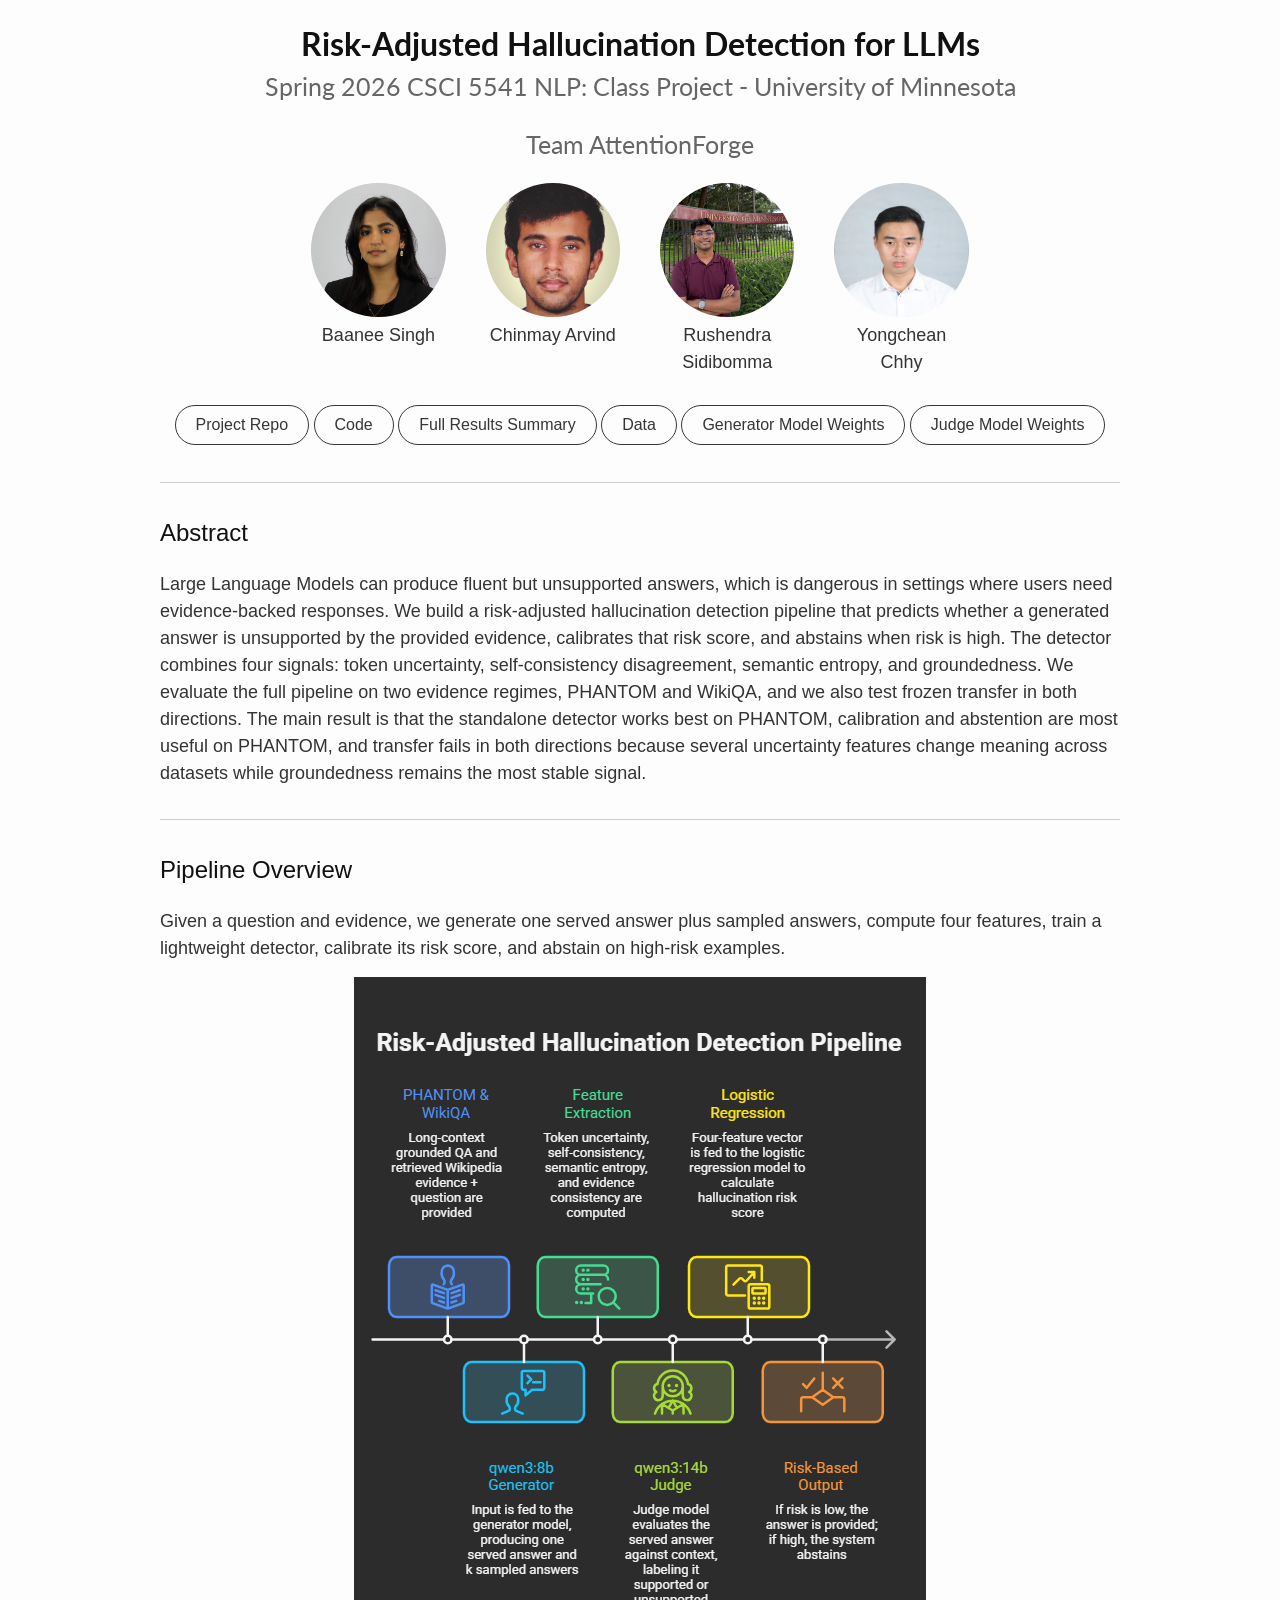
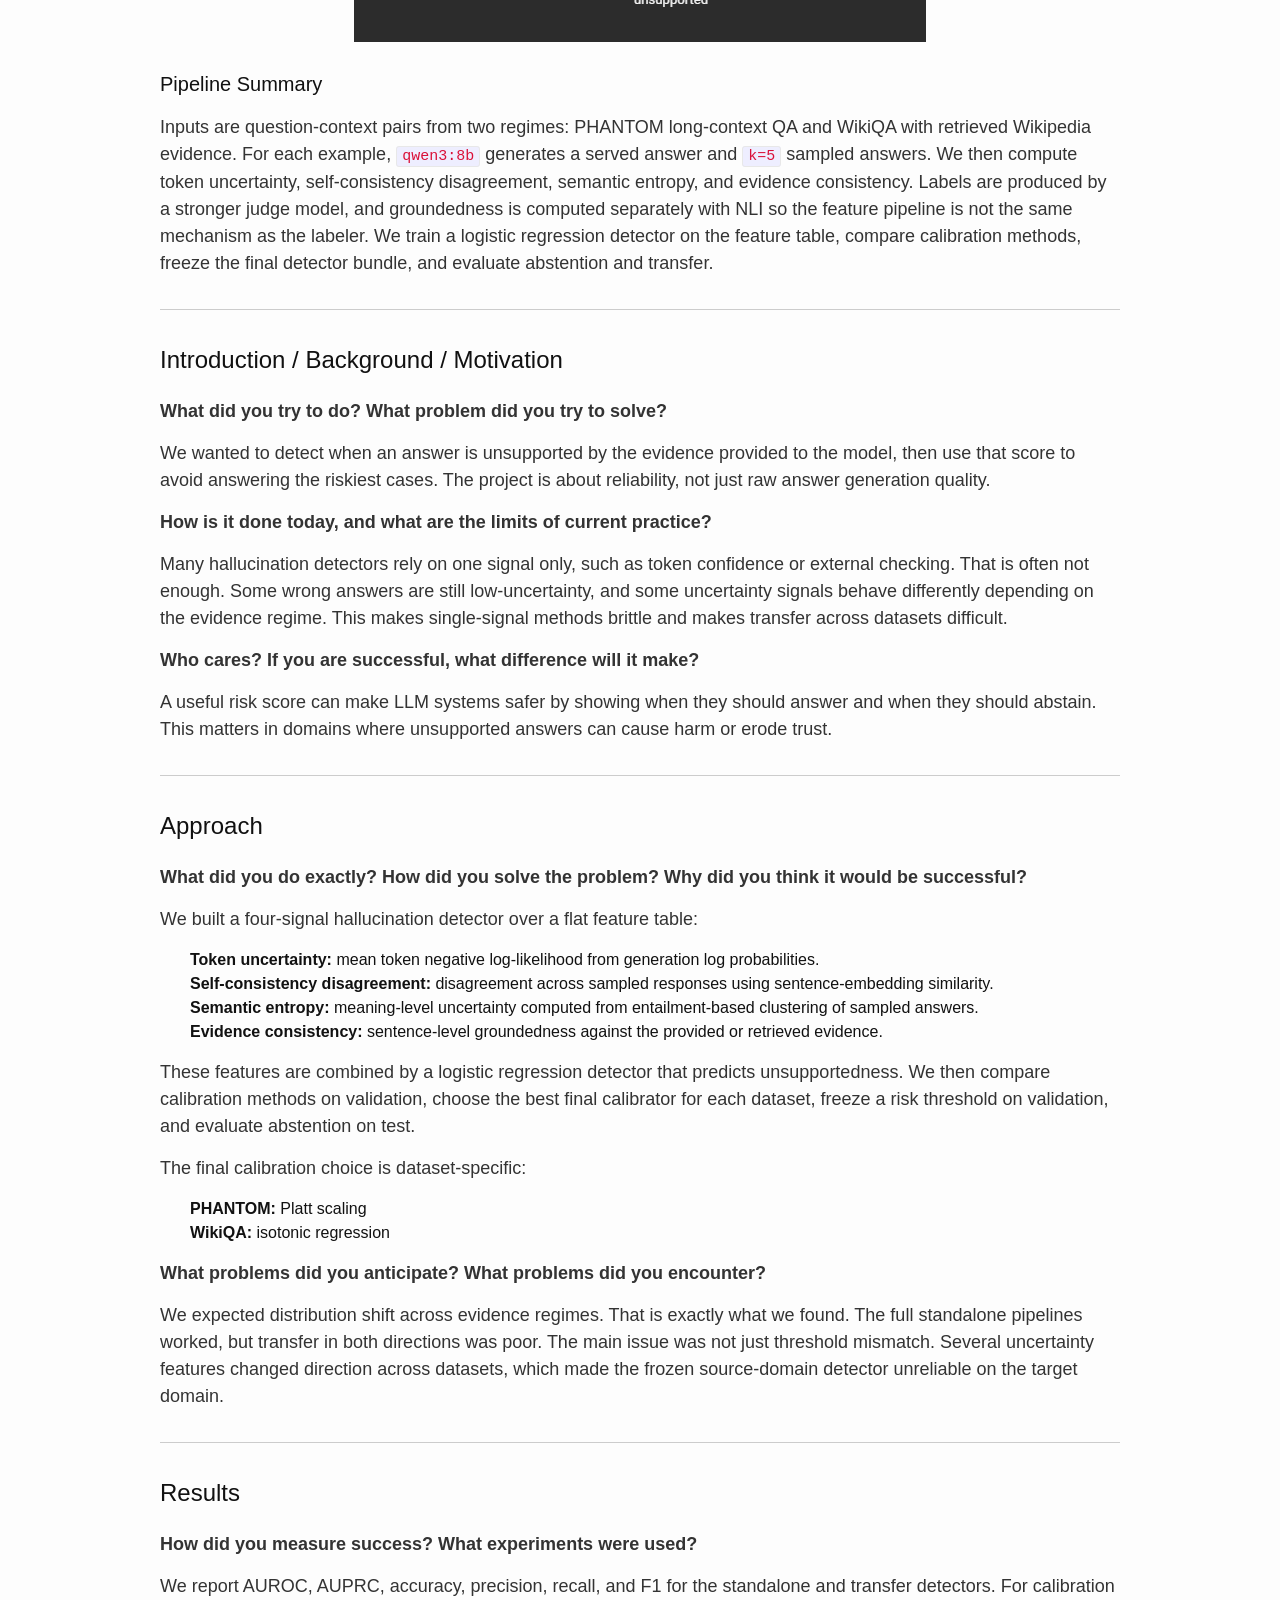
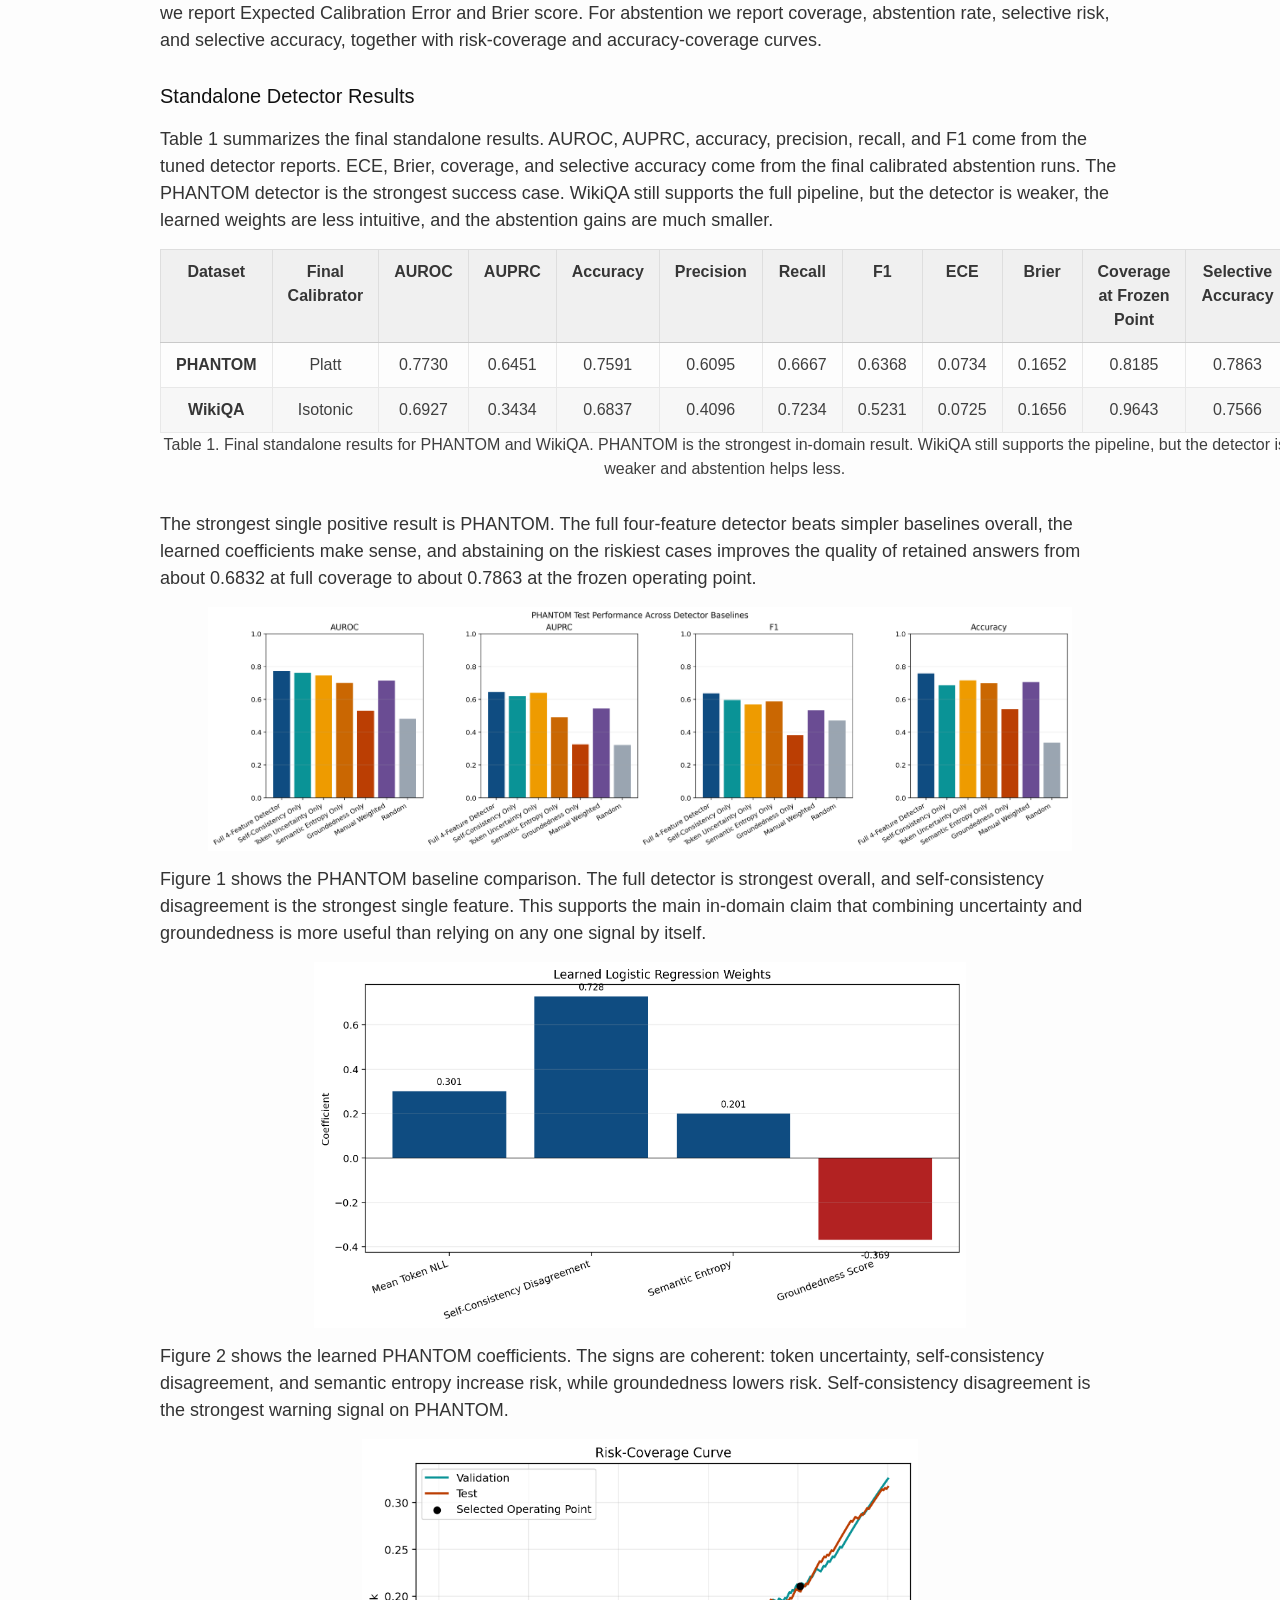
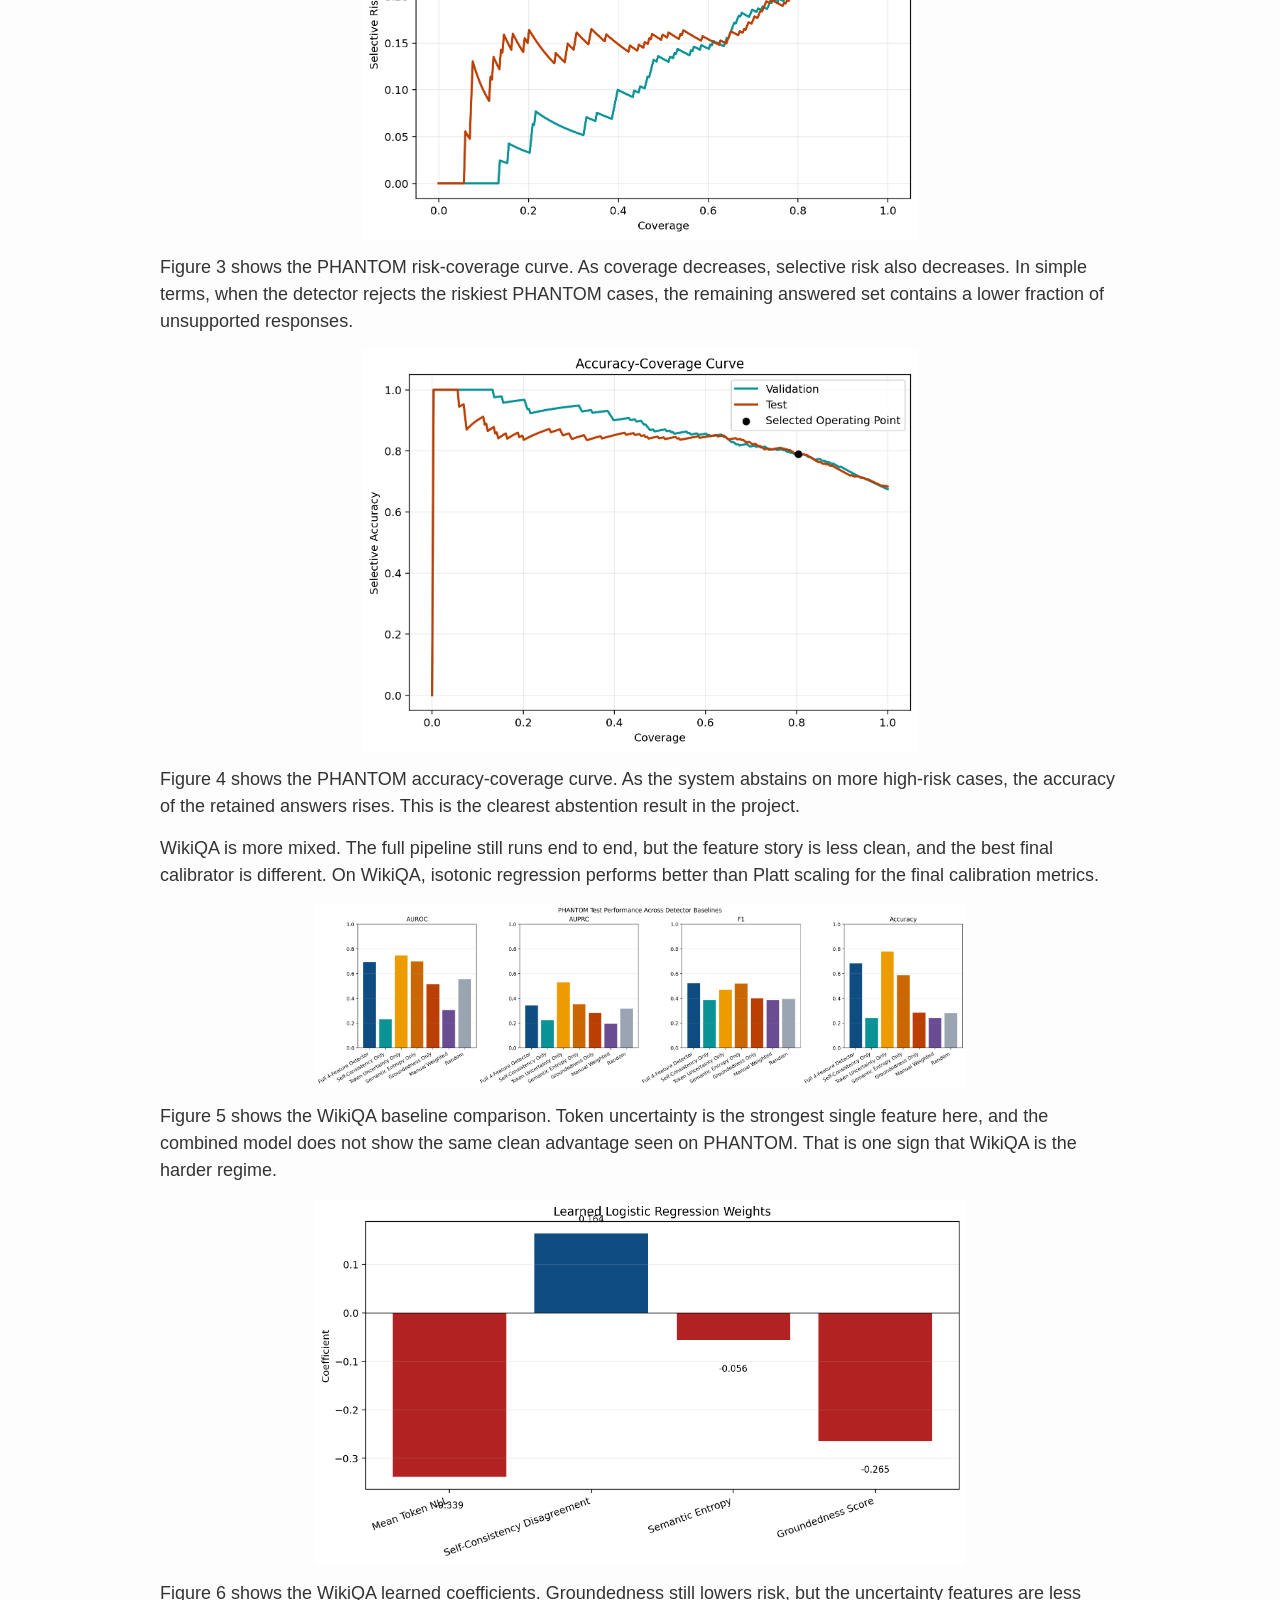
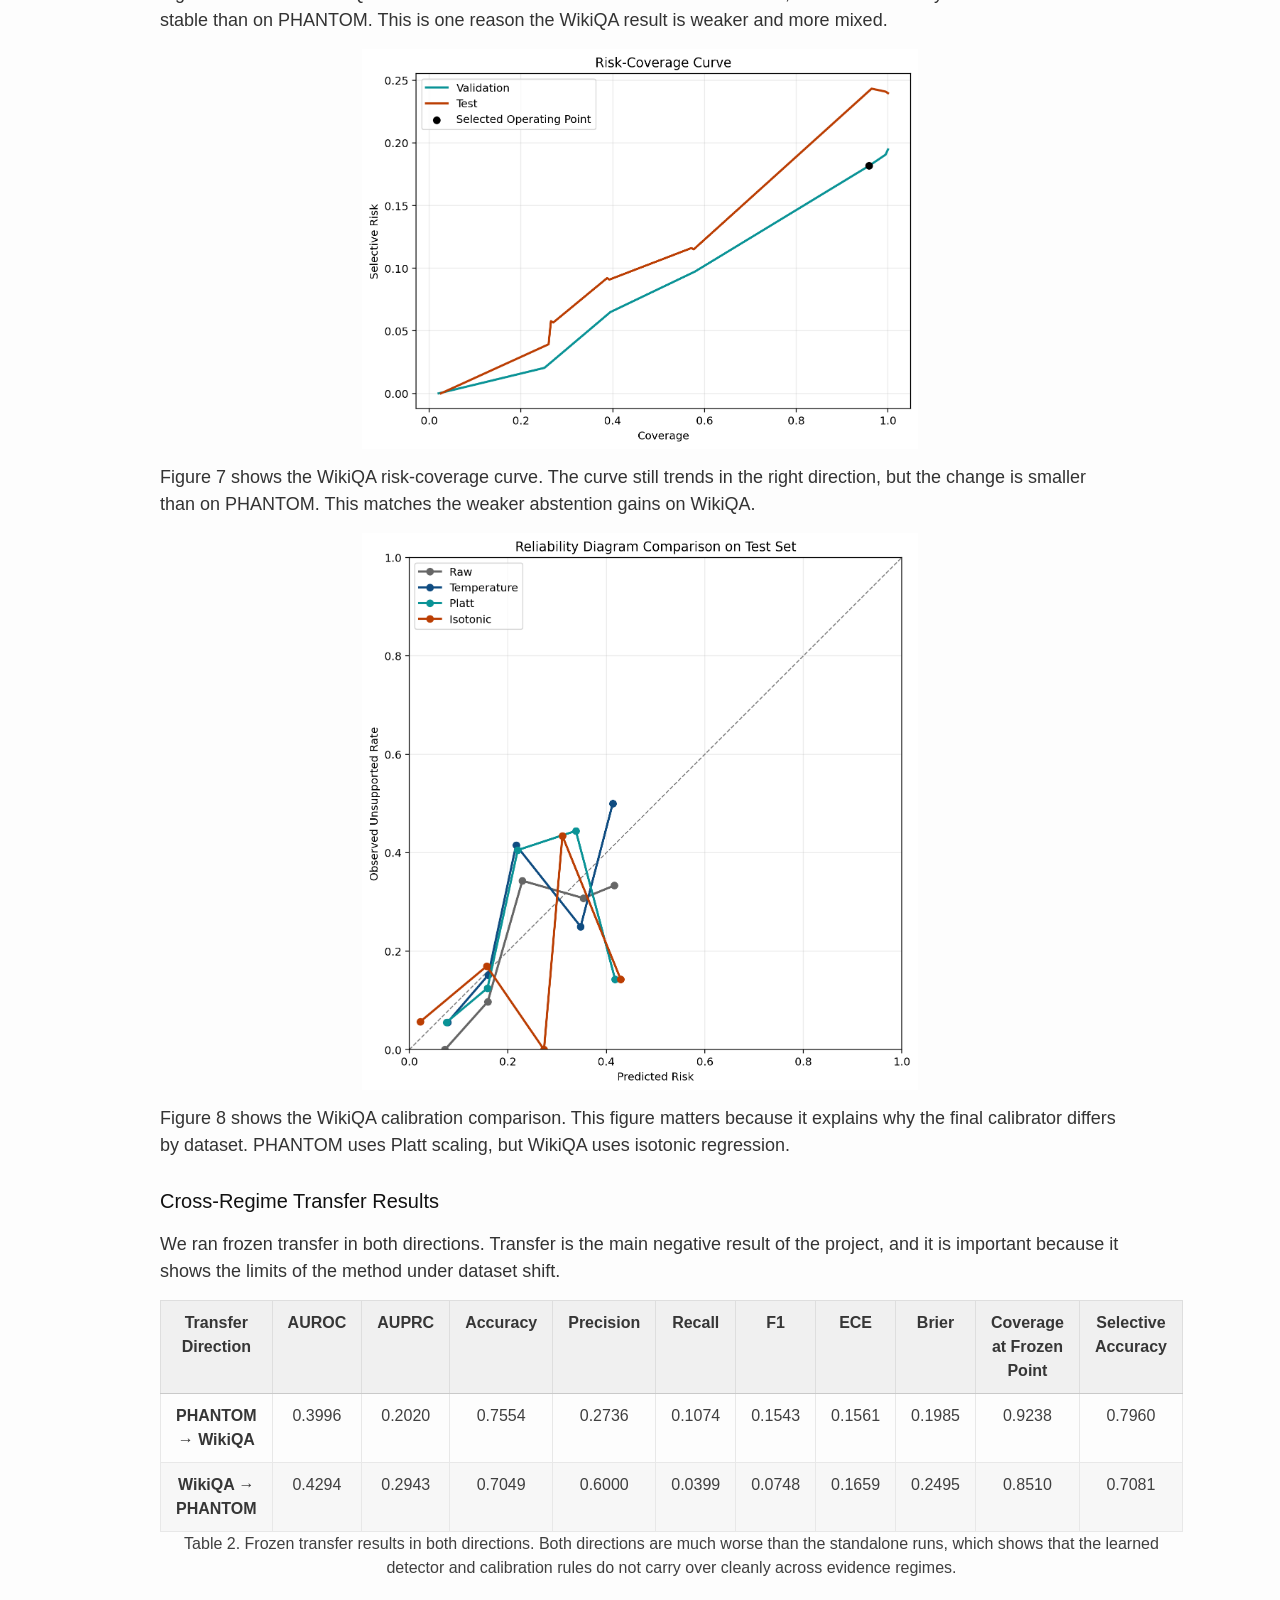
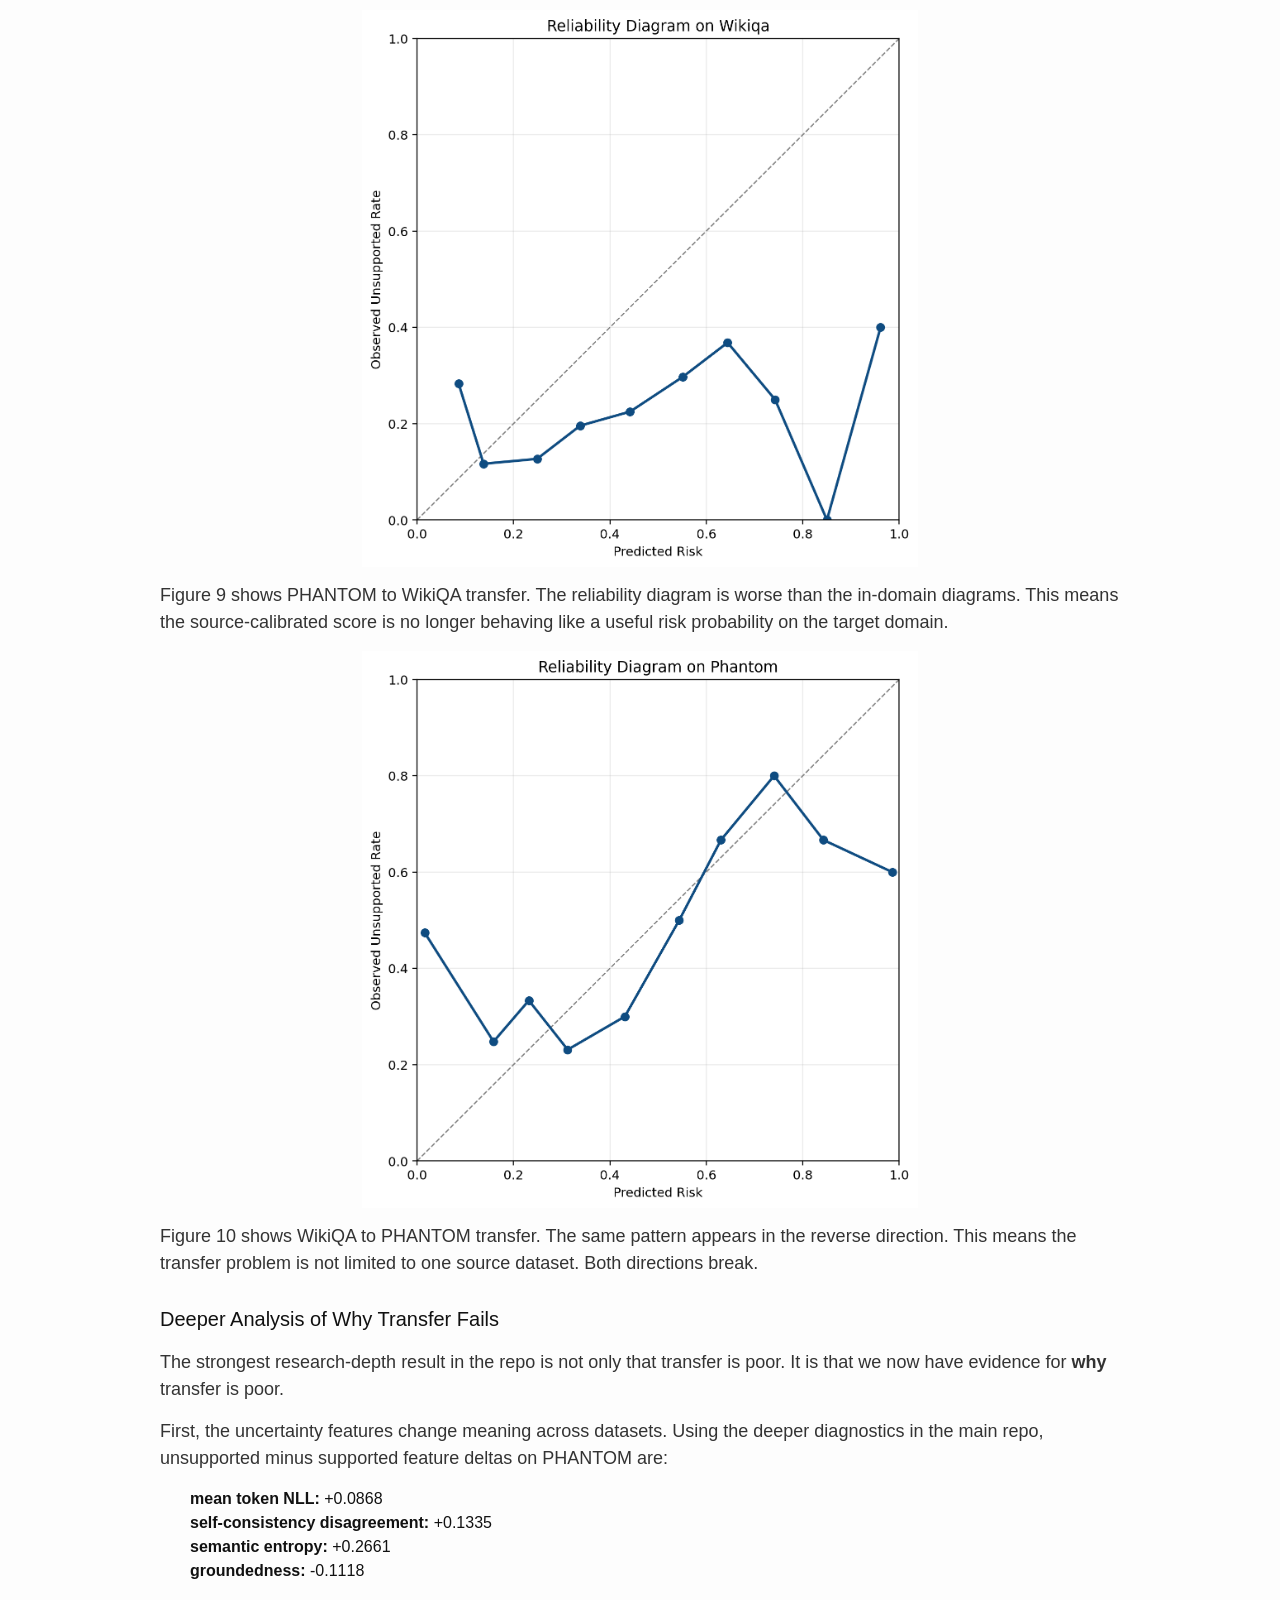
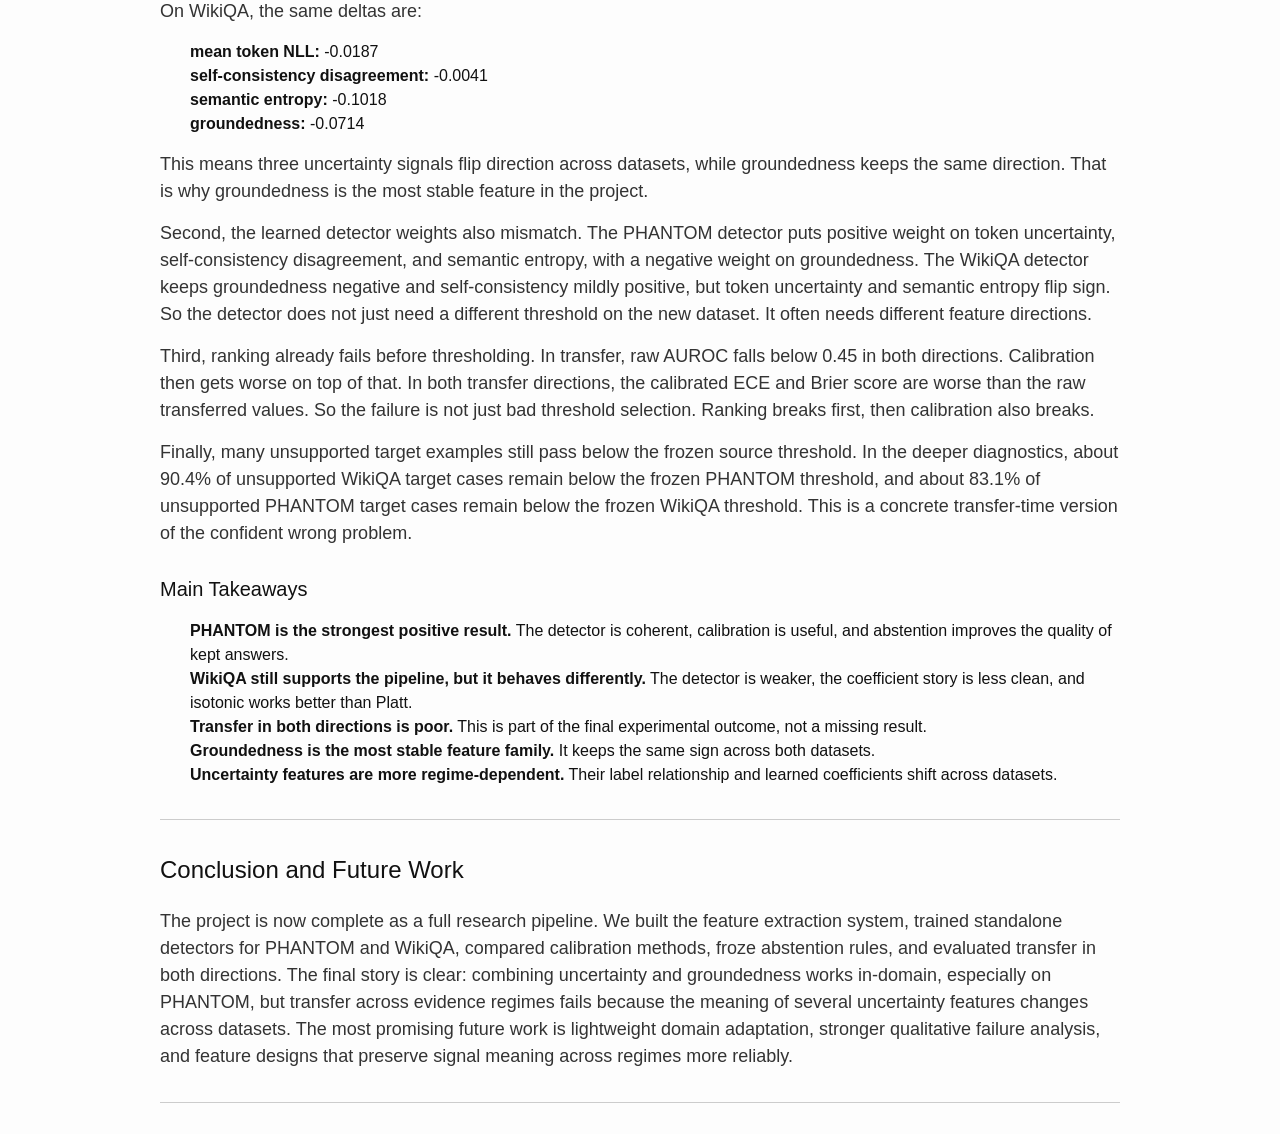
==== index.html @ 5440fa1e "data source" ====
<!DOCTYPE html>
<head>
  <meta charset="UTF-8">
  <meta http-equiv="X-UA-Compatible" content="IE=edge">
  <meta name="viewport" content="width=device-width, initial-scale=1">

  <title>NLP Class Project | Spring 2026 CSCI 5541 | University of Minnesota</title>

  <link rel="stylesheet" href="files/bulma.min.css">
  <link rel="stylesheet" href="files/styles.css">

  <link rel="preconnect" href="https://fonts.gstatic.com">
  <link href="https://fonts.googleapis.com/css2?family=Lato:wght@400;700&display=swap" rel="stylesheet">
</head>

<body>
  <div>
    <div class="wrapper">
      <h1 style="font-family: 'Lato', sans-serif;">
        Risk-Adjusted Hallucination Detection for LLMs
      </h1>

      <h4 style="font-family: 'Lato', sans-serif;">
        Spring 2026 CSCI 5541 NLP: Class Project - University of Minnesota
      </h4>

      <h4 style="font-family: 'Lato', sans-serif;">
        Team AttentionForge
      </h4>

      <div class="authors-wrapper">
        <div class="author-container">
          <div class="author-image">
            <img src="files/baanee.jpeg" alt="Baanee Singh">
          </div>
          <p>
            Baanee Singh
          </p>
        </div>

        <div class="author-container">
          <div class="author-image">
            <img src="files/chinmay.jpeg" alt="Chinmay Arvind">
          </div>
          <p>
            Chinmay Arvind
          </p>
        </div>

        <div class="author-container">
          <div class="author-image">
            <img src="files/rushendra.png" alt="Rushendra Sidibomma">
          </div>
          <p>
            Rushendra Sidibomma
          </p>
        </div>

        <div class="author-container">
          <div class="author-image">
            <img src="files/yongchean.png" alt="Yongchean Chhy">
          </div>
          <p>
            Yongchean Chhy
          </p>
        </div>
      </div>

      <br/>

      <div class="authors-wrapper">
        <div class="publication-links">
          <span class="link-block">
            <a href="https://github.com/chinmayarvind23/Risk-Adjusted-Hallucination-Detection"
              target="_blank"
              class="external-link button is-normal is-rounded is-dark is-outlined">
              <span>Project Repo</span>
            </a>
          </span>
          <span class="link-block">
            <a
              href="https://github.com/chinmayarvind23/Risk-Adjusted-Hallucination-Detection/tree/main/code"
              target="_blank"
              class="external-link button is-normal is-rounded is-dark is-outlined"
            >
              <span>Code</span>
            </a>
          </span>
          <span class="link-block">
            <a
              href="https://github.com/chinmayarvind23/Risk-Adjusted-Hallucination-Detection/blob/main/FULL_RESULTS_SUMMARY.md"
              target="_blank"
              class="external-link button is-normal is-rounded is-dark is-outlined"
            >
              <span>Full Results Summary</span>
            </a>
          </span>
          <span class="link-block">
            <a
              href="https://drive.google.com/drive/folders/1aHTuwsl0TuDfcwWspzaYjyUueDXrDSw5?usp=sharing"
              target="_blank"
              class="external-link button is-normal is-rounded is-dark is-outlined"
            >
              <span>Data</span>
            </a>
          </span>
          <span class="link-block">
            <a
              href="https://ollama.com/library/qwen3:8b"
              target="_blank"
              class="external-link button is-normal is-rounded is-dark is-outlined"
            >
              <span>Generator Model Weights</span>
            </a>
          </span>
          <span class="link-block">
            <a
              href="https://ollama.com/library/qwen3:14b"
              target="_blank"
              class="external-link button is-normal is-rounded is-dark is-outlined"
            >
              <span>Judge Model Weights</span>
            </a>
          </span>
        </div>
      </div>
    </div>
  </div>

  <div class="wrapper">
    <hr>

    <h2 id="abstract">Abstract</h2>
    <p>
      Large Language Models can produce fluent but unsupported answers, which is dangerous in settings where users need evidence-backed responses. We build a risk-adjusted hallucination detection pipeline that predicts whether a generated answer is unsupported by the provided evidence, calibrates that risk score, and abstains when risk is high. The detector combines four signals: token uncertainty, self-consistency disagreement, semantic entropy, and groundedness. We evaluate the full pipeline on two evidence regimes, PHANTOM and WikiQA, and we also test frozen transfer in both directions. The main result is that the standalone detector works best on PHANTOM, calibration and abstention are most useful on PHANTOM, and transfer fails in both directions because several uncertainty features change meaning across datasets while groundedness remains the most stable signal.
    </p>

    <hr>

    <h2 id="teaser">Pipeline Overview</h2>

    <p>
      Given a question and evidence, we generate one served answer plus sampled answers, compute four features, train a lightweight detector, calibrate its risk score, and abstain on high-risk examples.
    </p>

    <p class="sys-img"><img src="./files/pipeline.png" alt="Pipeline overview"></p>

    <h3 id="pipeline-summary">Pipeline Summary</h3>

    <p>
      Inputs are question-context pairs from two regimes: PHANTOM long-context QA and WikiQA with retrieved Wikipedia evidence. For each example, <code>qwen3:8b</code> generates a served answer and <code>k=5</code> sampled answers. We then compute token uncertainty, self-consistency disagreement, semantic entropy, and evidence consistency. Labels are produced by a stronger judge model, and groundedness is computed separately with NLI so the feature pipeline is not the same mechanism as the labeler. We train a logistic regression detector on the feature table, compare calibration methods, freeze the final detector bundle, and evaluate abstention and transfer.
    </p>

    <hr>

    <h2 id="introduction">Introduction / Background / Motivation</h2>

    <p>
      <b>What did you try to do? What problem did you try to solve?</b>
    </p>
    <p>
      We wanted to detect when an answer is unsupported by the evidence provided to the model, then use that score to avoid answering the riskiest cases. The project is about reliability, not just raw answer generation quality.
    </p>

    <p>
      <b>How is it done today, and what are the limits of current practice?</b>
    </p>
    <p>
      Many hallucination detectors rely on one signal only, such as token confidence or external checking. That is often not enough. Some wrong answers are still low-uncertainty, and some uncertainty signals behave differently depending on the evidence regime. This makes single-signal methods brittle and makes transfer across datasets difficult.
    </p>

    <p>
      <b>Who cares? If you are successful, what difference will it make?</b>
    </p>
    <p>
      A useful risk score can make LLM systems safer by showing when they should answer and when they should abstain. This matters in domains where unsupported answers can cause harm or erode trust.
    </p>

    <hr>

    <h2 id="approach">Approach</h2>

    <p>
      <b>What did you do exactly? How did you solve the problem? Why did you think it would be successful?</b>
    </p>
    <p>
      We built a four-signal hallucination detector over a flat feature table:
    </p>

    <ul>
      <li><b>Token uncertainty:</b> mean token negative log-likelihood from generation log probabilities.</li>
      <li><b>Self-consistency disagreement:</b> disagreement across sampled responses using sentence-embedding similarity.</li>
      <li><b>Semantic entropy:</b> meaning-level uncertainty computed from entailment-based clustering of sampled answers.</li>
      <li><b>Evidence consistency:</b> sentence-level groundedness against the provided or retrieved evidence.</li>
    </ul>

    <p>
      These features are combined by a logistic regression detector that predicts unsupportedness. We then compare calibration methods on validation, choose the best final calibrator for each dataset, freeze a risk threshold on validation, and evaluate abstention on test.
    </p>

    <p>
      The final calibration choice is dataset-specific:
    </p>

    <ul>
      <li><b>PHANTOM:</b> Platt scaling</li>
      <li><b>WikiQA:</b> isotonic regression</li>
    </ul>

    <p>
      <b>What problems did you anticipate? What problems did you encounter?</b>
    </p>
    <p>
      We expected distribution shift across evidence regimes. That is exactly what we found. The full standalone pipelines worked, but transfer in both directions was poor. The main issue was not just threshold mismatch. Several uncertainty features changed direction across datasets, which made the frozen source-domain detector unreliable on the target domain.
    </p>

    <hr>

    <h2 id="results">Results</h2>

    <p>
      <b>How did you measure success? What experiments were used?</b>
    </p>
    <p>
      We report AUROC, AUPRC, accuracy, precision, recall, and F1 for the standalone and transfer detectors. For calibration we report Expected Calibration Error and Brier score. For abstention we report coverage, abstention rate, selective risk, and selective accuracy, together with risk-coverage and accuracy-coverage curves.
    </p>

    <h3 id="standalone-results">Standalone Detector Results</h3>

    <p>
      Table 1 summarizes the final standalone results. AUROC, AUPRC, accuracy, precision, recall, and F1 come from the tuned detector reports. ECE, Brier, coverage, and selective accuracy come from the final calibrated abstention runs. The PHANTOM detector is the strongest success case. WikiQA still supports the full pipeline, but the detector is weaker, the learned weights are less intuitive, and the abstention gains are much smaller.
    </p>

    <table class="results-table">
      <thead>
        <tr>
          <th style="text-align: center"><strong>Dataset</strong></th>
          <th style="text-align: center"><strong>Final Calibrator</strong></th>
          <th style="text-align: center"><strong>AUROC</strong></th>
          <th style="text-align: center"><strong>AUPRC</strong></th>
          <th style="text-align: center"><strong>Accuracy</strong></th>
          <th style="text-align: center"><strong>Precision</strong></th>
          <th style="text-align: center"><strong>Recall</strong></th>
          <th style="text-align: center"><strong>F1</strong></th>
          <th style="text-align: center"><strong>ECE</strong></th>
          <th style="text-align: center"><strong>Brier</strong></th>
          <th style="text-align: center"><strong>Coverage at Frozen Point</strong></th>
          <th style="text-align: center"><strong>Selective Accuracy</strong></th>
        </tr>
      </thead>
      <tbody>
        <tr>
          <td style="text-align: center"><strong>PHANTOM</strong></td>
          <td style="text-align: center">Platt</td>
          <td style="text-align: center">0.7730</td>
          <td style="text-align: center">0.6451</td>
          <td style="text-align: center">0.7591</td>
          <td style="text-align: center">0.6095</td>
          <td style="text-align: center">0.6667</td>
          <td style="text-align: center">0.6368</td>
          <td style="text-align: center">0.0734</td>
          <td style="text-align: center">0.1652</td>
          <td style="text-align: center">0.8185</td>
          <td style="text-align: center">0.7863</td>
        </tr>
        <tr>
          <td style="text-align: center"><strong>WikiQA</strong></td>
          <td style="text-align: center">Isotonic</td>
          <td style="text-align: center">0.6927</td>
          <td style="text-align: center">0.3434</td>
          <td style="text-align: center">0.6837</td>
          <td style="text-align: center">0.4096</td>
          <td style="text-align: center">0.7234</td>
          <td style="text-align: center">0.5231</td>
          <td style="text-align: center">0.0725</td>
          <td style="text-align: center">0.1656</td>
          <td style="text-align: center">0.9643</td>
          <td style="text-align: center">0.7566</td>
        </tr>
      </tbody>
      <caption>Table 1. Final standalone results for PHANTOM and WikiQA. PHANTOM is the strongest in-domain result. WikiQA still supports the pipeline, but the detector is weaker and abstention helps less.</caption>
    </table>

    <p>
      The strongest single positive result is PHANTOM. The full four-feature detector beats simpler baselines overall, the learned coefficients make sense, and abstaining on the riskiest cases improves the quality of retained answers from about 0.6832 at full coverage to about 0.7863 at the frozen operating point.
    </p>

    <p class="sys-img"><img src="./files/phantom_4000_baseline_metric_bars.png" alt="PHANTOM baseline comparison"></p>

    <p>
      Figure 1 shows the PHANTOM baseline comparison. The full detector is strongest overall, and self-consistency disagreement is the strongest single feature. This supports the main in-domain claim that combining uncertainty and groundedness is more useful than relying on any one signal by itself.
    </p>

    <p class="sys-img result-figure"><img src="./files/phantom_4000_tuned_logreg_coefficients.png" alt="PHANTOM learned coefficients"></p>

    <p>
      Figure 2 shows the learned PHANTOM coefficients. The signs are coherent: token uncertainty, self-consistency disagreement, and semantic entropy increase risk, while groundedness lowers risk. Self-consistency disagreement is the strongest warning signal on PHANTOM.
    </p>

    <p class="sys-img compact-figure"><img src="./files/phantom_4000_risk_coverage_curve.png" alt="PHANTOM risk coverage curve"></p>

    <p>
      Figure 3 shows the PHANTOM risk-coverage curve. As coverage decreases, selective risk also decreases. In simple terms, when the detector rejects the riskiest PHANTOM cases, the remaining answered set contains a lower fraction of unsupported responses.
    </p>

    <p class="sys-img compact-figure"><img src="./files/phantom_4000_accuracy_coverage_curve.png" alt="PHANTOM accuracy coverage curve"></p>

    <p>
      Figure 4 shows the PHANTOM accuracy-coverage curve. As the system abstains on more high-risk cases, the accuracy of the retained answers rises. This is the clearest abstention result in the project.
    </p>

    <p>
      WikiQA is more mixed. The full pipeline still runs end to end, but the feature story is less clean, and the best final calibrator is different. On WikiQA, isotonic regression performs better than Platt scaling for the final calibration metrics.
    </p>

    <p class="sys-img result-figure"><img src="./files/wikiqa_1300_baseline_metric_bars.png" alt="WikiQA baseline comparison"></p>

    <p>
      Figure 5 shows the WikiQA baseline comparison. Token uncertainty is the strongest single feature here, and the combined model does not show the same clean advantage seen on PHANTOM. That is one sign that WikiQA is the harder regime.
    </p>

    <p class="sys-img result-figure"><img src="./files/wikiqa_1300_tuned_logreg_coefficients.png" alt="WikiQA learned coefficients"></p>

    <p>
      Figure 6 shows the WikiQA learned coefficients. Groundedness still lowers risk, but the uncertainty features are less stable than on PHANTOM. This is one reason the WikiQA result is weaker and more mixed.
    </p>

    <p class="sys-img compact-figure"><img src="./files/wikiqa_1300_risk_coverage_curve.png" alt="WikiQA risk coverage curve"></p>

    <p>
      Figure 7 shows the WikiQA risk-coverage curve. The curve still trends in the right direction, but the change is smaller than on PHANTOM. This matches the weaker abstention gains on WikiQA.
    </p>

    <p class="sys-img compact-figure"><img src="./files/wikiqa_1300_reliability_comparison_test.png" alt="WikiQA calibration comparison"></p>

    <p>
      Figure 8 shows the WikiQA calibration comparison. This figure matters because it explains why the final calibrator differs by dataset. PHANTOM uses Platt scaling, but WikiQA uses isotonic regression.
    </p>

    <h3 id="transfer-results">Cross-Regime Transfer Results</h3>

    <p>
      We ran frozen transfer in both directions. Transfer is the main negative result of the project, and it is important because it shows the limits of the method under dataset shift.
    </p>

    <table class="results-table">
      <thead>
        <tr>
          <th style="text-align: center"><strong>Transfer Direction</strong></th>
          <th style="text-align: center"><strong>AUROC</strong></th>
          <th style="text-align: center"><strong>AUPRC</strong></th>
          <th style="text-align: center"><strong>Accuracy</strong></th>
          <th style="text-align: center"><strong>Precision</strong></th>
          <th style="text-align: center"><strong>Recall</strong></th>
          <th style="text-align: center"><strong>F1</strong></th>
          <th style="text-align: center"><strong>ECE</strong></th>
          <th style="text-align: center"><strong>Brier</strong></th>
          <th style="text-align: center"><strong>Coverage at Frozen Point</strong></th>
          <th style="text-align: center"><strong>Selective Accuracy</strong></th>
        </tr>
      </thead>
      <tbody>
        <tr>
          <td style="text-align: center"><strong>PHANTOM → WikiQA</strong></td>
          <td style="text-align: center">0.3996</td>
          <td style="text-align: center">0.2020</td>
          <td style="text-align: center">0.7554</td>
          <td style="text-align: center">0.2736</td>
          <td style="text-align: center">0.1074</td>
          <td style="text-align: center">0.1543</td>
          <td style="text-align: center">0.1561</td>
          <td style="text-align: center">0.1985</td>
          <td style="text-align: center">0.9238</td>
          <td style="text-align: center">0.7960</td>
        </tr>
        <tr>
          <td style="text-align: center"><strong>WikiQA → PHANTOM</strong></td>
          <td style="text-align: center">0.4294</td>
          <td style="text-align: center">0.2943</td>
          <td style="text-align: center">0.7049</td>
          <td style="text-align: center">0.6000</td>
          <td style="text-align: center">0.0399</td>
          <td style="text-align: center">0.0748</td>
          <td style="text-align: center">0.1659</td>
          <td style="text-align: center">0.2495</td>
          <td style="text-align: center">0.8510</td>
          <td style="text-align: center">0.7081</td>
        </tr>
      </tbody>
      <caption>Table 2. Frozen transfer results in both directions. Both directions are much worse than the standalone runs, which shows that the learned detector and calibration rules do not carry over cleanly across evidence regimes.</caption>
    </table>

    <p class="sys-img compact-figure"><img src="./files/phantom_to_wikiqa_reliability_diagram.png" alt="PHANTOM to WikiQA reliability diagram"></p>

    <p>
      Figure 9 shows PHANTOM to WikiQA transfer. The reliability diagram is worse than the in-domain diagrams. This means the source-calibrated score is no longer behaving like a useful risk probability on the target domain.
    </p>

    <p class="sys-img compact-figure"><img src="./files/wikiqa_to_phantom_reliability_diagram.png" alt="WikiQA to PHANTOM reliability diagram"></p>

    <p>
      Figure 10 shows WikiQA to PHANTOM transfer. The same pattern appears in the reverse direction. This means the transfer problem is not limited to one source dataset. Both directions break.
    </p>

    <h3 id="deeper-analysis">Deeper Analysis of Why Transfer Fails</h3>

    <p>
      The strongest research-depth result in the repo is not only that transfer is poor. It is that we now have evidence for <b>why</b> transfer is poor.
    </p>

    <p>
      First, the uncertainty features change meaning across datasets. Using the deeper diagnostics in the main repo, unsupported minus supported feature deltas on PHANTOM are:
    </p>

    <ul>
      <li><b>mean token NLL:</b> +0.0868</li>
      <li><b>self-consistency disagreement:</b> +0.1335</li>
      <li><b>semantic entropy:</b> +0.2661</li>
      <li><b>groundedness:</b> -0.1118</li>
    </ul>

    <p>
      On WikiQA, the same deltas are:
    </p>

    <ul>
      <li><b>mean token NLL:</b> -0.0187</li>
      <li><b>self-consistency disagreement:</b> -0.0041</li>
      <li><b>semantic entropy:</b> -0.1018</li>
      <li><b>groundedness:</b> -0.0714</li>
    </ul>

    <p>
      This means three uncertainty signals flip direction across datasets, while groundedness keeps the same direction. That is why groundedness is the most stable feature in the project.
    </p>

    <p>
      Second, the learned detector weights also mismatch. The PHANTOM detector puts positive weight on token uncertainty, self-consistency disagreement, and semantic entropy, with a negative weight on groundedness. The WikiQA detector keeps groundedness negative and self-consistency mildly positive, but token uncertainty and semantic entropy flip sign. So the detector does not just need a different threshold on the new dataset. It often needs different feature directions.
    </p>

    <p>
      Third, ranking already fails before thresholding. In transfer, raw AUROC falls below 0.45 in both directions. Calibration then gets worse on top of that. In both transfer directions, the calibrated ECE and Brier score are worse than the raw transferred values. So the failure is not just bad threshold selection. Ranking breaks first, then calibration also breaks.
    </p>

    <p>
      Finally, many unsupported target examples still pass below the frozen source threshold. In the deeper diagnostics, about 90.4% of unsupported WikiQA target cases remain below the frozen PHANTOM threshold, and about 83.1% of unsupported PHANTOM target cases remain below the frozen WikiQA threshold. This is a concrete transfer-time version of the confident wrong problem.
    </p>

    <h3 id="main-takeaways">Main Takeaways</h3>

    <ul>
      <li><b>PHANTOM is the strongest positive result.</b> The detector is coherent, calibration is useful, and abstention improves the quality of kept answers.</li>
      <li><b>WikiQA still supports the pipeline, but it behaves differently.</b> The detector is weaker, the coefficient story is less clean, and isotonic works better than Platt.</li>
      <li><b>Transfer in both directions is poor.</b> This is part of the final experimental outcome, not a missing result.</li>
      <li><b>Groundedness is the most stable feature family.</b> It keeps the same sign across both datasets.</li>
      <li><b>Uncertainty features are more regime-dependent.</b> Their label relationship and learned coefficients shift across datasets.</li>
    </ul>

    <hr>

    <h2 id="conclusion">Conclusion and Future Work</h2>
    <p>
      The project is now complete as a full research pipeline. We built the feature extraction system, trained standalone detectors for PHANTOM and WikiQA, compared calibration methods, froze abstention rules, and evaluated transfer in both directions. The final story is clear: combining uncertainty and groundedness works in-domain, especially on PHANTOM, but transfer across evidence regimes fails because the meaning of several uncertainty features changes across datasets. The most promising future work is lightweight domain adaptation, stronger qualitative failure analysis, and feature designs that preserve signal meaning across regimes more reliably.
    </p>

    <hr>
  </div>
</body>
</html>
---- files/styles.css ----
/** Reset some basic elements */
body, h1, h2, h3, h4, h5, h6, p, blockquote, pre, hr, dl, dd, ol, ul, figure { margin: 0; padding: 0; }

/** Basic styling */
body { font: 400 16px/1.5 -apple-system, BlinkMacSystemFont, "Segoe UI", Roboto, Helvetica, Arial, sans-serif, "Apple Color Emoji", "Segoe UI Emoji", "Segoe UI Symbol"; color: #111; background-color: #fdfdfd; -webkit-text-size-adjust: 100%; -webkit-font-feature-settings: "kern" 1; -moz-font-feature-settings: "kern" 1; -o-font-feature-settings: "kern" 1; font-feature-settings: "kern" 1; font-kerning: normal; display: flex; min-height: 100vh; flex-direction: column; }

/** Set `margin-bottom` to maintain vertical rhythm */
h1, h2, h3, h4, h5, h6, p, blockquote, pre, ul, ol, dl, figure, .highlight { margin-bottom: 15px; }

/** `main` element */
main { display: block; /* Default value of `display` of `main` element is 'inline' in IE 11. */ }

/** Images */
img { max-width: 100%; vertical-align: middle; }

/** Figures */
figure > img { display: block; }

figcaption { font-size: 14px; }

/** Lists */
ul, ol { margin-left: 30px; }

li > ul, li > ol { margin-bottom: 0; }

/** Headings */
h1, h2, h3, h4, h5, h6 { font-weight: 400; }

/** Links */
a { color: #2a7ae2; text-decoration: none; }

a:visited { color: #1756a9; }

a:hover { color: #111; text-decoration: underline; }

.social-media-list a:hover { text-decoration: none; }

.social-media-list a:hover .username { text-decoration: underline; }

/** Blockquotes */
blockquote { color: #828282; border-left: 4px solid #e8e8e8; padding-left: 15px; font-size: 18px; letter-spacing: -1px; font-style: italic; }

blockquote > :last-child { margin-bottom: 0; }

/** Code formatting */
pre, code { font-size: 15px; border: 1px solid #e8e8e8; border-radius: 3px; background-color: #eef; }

code { padding: 1px 5px; }

pre { padding: 8px 12px; overflow-x: auto; }

pre > code { border: 0; padding-right: 0; padding-left: 0; }

/** Wrapper */
.wrapper { max-width: -webkit-calc(800px - (30px * 2)); max-width: calc(800px - (30px * 2)); margin-right: auto; margin-left: auto; padding-right: 30px; padding-left: 30px; }

@media screen and (max-width: 800px) { .wrapper { max-width: -webkit-calc(800px - (30px)); max-width: calc(800px - (30px)); padding-right: 15px; padding-left: 15px; } }

/** Clearfix */
.footer-col-wrapper:after, .wrapper:after { content: ""; display: table; clear: both; }

/** Icons */
.svg-icon { width: 16px; height: 16px; display: inline-block; fill: #828282; padding-right: 5px; vertical-align: text-top; }

.social-media-list li + li { padding-top: 5px; }

/** Tables */
table { margin-bottom: 30px; width: 100%; text-align: left; color: #3f3f3f; border-collapse: collapse; border: 1px solid #e8e8e8; }

table tr:nth-child(even) { background-color: #f7f7f7; }

table th, table td { padding: 10px 15px; }

table th { background-color: #f0f0f0; border: 1px solid #dedede; border-bottom-color: #c9c9c9; }

table td { border: 1px solid #e8e8e8; }

/** Site header */
.site-header { border-top: 5px solid #424242; border-bottom: 1px solid #e8e8e8; min-height: 55.95px; position: relative; }

.site-title { font-size: 26px; font-weight: 300; line-height: 54px; letter-spacing: -1px; margin-bottom: 0; float: left; }

.site-title, .site-title:visited { color: #424242; }

.site-nav { float: right; line-height: 54px; }

.site-nav .nav-trigger { display: none; }

.site-nav .menu-icon { display: none; }

.site-nav .page-link { color: #111; line-height: 1.5; }

.site-nav .page-link:not(:last-child) { margin-right: 20px; }

@media screen and (max-width: 600px) { .site-nav { position: absolute; top: 9px; right: 15px; background-color: #fdfdfd; border: 1px solid #e8e8e8; border-radius: 5px; text-align: right; } .site-nav label[for="nav-trigger"] { display: block; float: right; width: 36px; height: 36px; z-index: 2; cursor: pointer; } .site-nav .menu-icon { display: block; float: right; width: 36px; height: 26px; line-height: 0; padding-top: 10px; text-align: center; } .site-nav .menu-icon > svg { fill: #424242; } .site-nav input ~ .trigger { clear: both; display: none; } .site-nav input:checked ~ .trigger { display: block; padding-bottom: 5px; } .site-nav .page-link { display: block; padding: 5px 10px; margin-left: 20px; } .site-nav .page-link:not(:last-child) { margin-right: 0; } }

/** Site footer */
.site-footer { border-top: 1px solid #e8e8e8; padding: 30px 0; }

.footer-heading { font-size: 18px; margin-bottom: 15px; }

.contact-list, .social-media-list { list-style: none; margin-left: 0; }

.footer-col-wrapper { font-size: 15px; color: #828282; margin-left: -15px; }

.footer-col { float: left; margin-bottom: 15px; padding-left: 15px; }

.footer-col-1 { width: -webkit-calc(35% - (30px / 2)); width: calc(35% - (30px / 2)); }

.footer-col-2 { width: -webkit-calc(20% - (30px / 2)); width: calc(20% - (30px / 2)); }

.footer-col-3 { width: -webkit-calc(45% - (30px / 2)); width: calc(45% - (30px / 2)); }

@media screen and (max-width: 800px) { .footer-col-1, .footer-col-2 { width: -webkit-calc(50% - (30px / 2)); width: calc(50% - (30px / 2)); } .footer-col-3 { width: -webkit-calc(100% - (30px / 2)); width: calc(100% - (30px / 2)); } }

@media screen and (max-width: 600px) { .footer-col { float: none; width: -webkit-calc(100% - (30px / 2)); width: calc(100% - (30px / 2)); } }

/** Page content */
.page-content { padding: 30px 0; flex: 1; }

.page-heading { font-size: 32px; }

.post-list-heading { font-size: 28px; }

.post-list { margin-left: 0; list-style: none; }

.post-list > li { margin-bottom: 30px; }

.post-meta { font-size: 14px; color: #828282; }

.post-link { display: block; font-size: 24px; }

/** Posts */
.post-header { margin-bottom: 30px; }

.post-title { font-size: 42px; letter-spacing: -1px; line-height: 1; }

@media screen and (max-width: 800px) { .post-title { font-size: 36px; } }

.post-content { margin-bottom: 30px; }

.post-content h2 { font-size: 32px; }

@media screen and (max-width: 800px) { .post-content h2 { font-size: 28px; } }

.post-content h3 { font-size: 26px; }

@media screen and (max-width: 800px) { .post-content h3 { font-size: 22px; } }

.post-content h4 { font-size: 20px; }

@media screen and (max-width: 800px) { .post-content h4 { font-size: 18px; } }

/** Syntax highlighting styles */
.highlight { background: #fff; }

.highlighter-rouge .highlight { background: #eef; }

.highlight .c { color: #998; font-style: italic; }

.highlight .err { color: #a61717; background-color: #e3d2d2; }

.highlight .k { font-weight: bold; }

.highlight .o { font-weight: bold; }

.highlight .cm { color: #998; font-style: italic; }

.highlight .cp { color: #999; font-weight: bold; }

.highlight .c1 { color: #998; font-style: italic; }

.highlight .cs { color: #999; font-weight: bold; font-style: italic; }

.highlight .gd { color: #000; background-color: #fdd; }

.highlight .gd .x { color: #000; background-color: #faa; }

.highlight .ge { font-style: italic; }

.highlight .gr { color: #a00; }

.highlight .gh { color: #999; }

.highlight .gi { color: #000; background-color: #dfd; }

.highlight .gi .x { color: #000; background-color: #afa; }

.highlight .go { color: #888; }

.highlight .gp { color: #555; }

.highlight .gs { font-weight: bold; }

.highlight .gu { color: #aaa; }

.highlight .gt { color: #a00; }

.highlight .kc { font-weight: bold; }

.highlight .kd { font-weight: bold; }

.highlight .kp { font-weight: bold; }

.highlight .kr { font-weight: bold; }

.highlight .kt { color: #458; font-weight: bold; }

.highlight .m { color: #099; }

.highlight .s { color: #d14; }

.highlight .na { color: #008080; }

.highlight .nb { color: #0086B3; }

.highlight .nc { color: #458; font-weight: bold; }

.highlight .no { color: #008080; }

.highlight .ni { color: #800080; }

.highlight .ne { color: #900; font-weight: bold; }

.highlight .nf { color: #900; font-weight: bold; }

.highlight .nn { color: #555; }

.highlight .nt { color: #000080; }

.highlight .nv { color: #008080; }

.highlight .ow { font-weight: bold; }

.highlight .w { color: #bbb; }

.highlight .mf { color: #099; }

.highlight .mh { color: #099; }

.highlight .mi { color: #099; }

.highlight .mo { color: #099; }

.highlight .sb { color: #d14; }

.highlight .sc { color: #d14; }

.highlight .sd { color: #d14; }

.highlight .s2 { color: #d14; }

.highlight .se { color: #d14; }

.highlight .sh { color: #d14; }

.highlight .si { color: #d14; }

.highlight .sx { color: #d14; }

.highlight .sr { color: #009926; }

.highlight .s1 { color: #d14; }

.highlight .ss { color: #990073; }

.highlight .bp { color: #999; }

.highlight .vc { color: #008080; }

.highlight .vg { color: #008080; }

.highlight .vi { color: #008080; }

.highlight .il { color: #099; }

.wrapper { max-width: calc(1000px - (10px * 2)); padding-right: 10px; padding-left: 10px; }

h1 { font-weight: bold; font-size: 32px; margin-top: 20px; margin-bottom: 0px; text-align: center; }

hr { margin-top: 32px; margin-bottom: 32px; background-color: #ccc; border: 0px; height: 1px; }

h4 { color: #666; font-size: 25px; margin-bottom: 20px; text-align: center; }

h2 { font-size: 24px; margin-bottom: 20px; }

h3 { font-size: 20px; padding-top: 12px; }

p { font-size: 18px; color: #333; font-weight: 300; }

.video-wrapper { text-align: center; margin-bottom: 20px; position: relative; width: 100%; padding-bottom: 56.25%; }

iframe { position: absolute; width: 100%; height: 100%; left: 0; top: 0; }

.links-wrapper { display: flex; flex-direction: row; align-items: flex-start; justify-content: center; gap: 40px; text-align: center; }


.authors-wrapper { display: flex; flex-direction: row; align-items: flex-start; justify-content: center; gap: 40px; text-align: center; }


.author-container { width: 14%; align-self: flex-start; }

.author-container p { margin-bottom: 0px; font-size: 18px; }

.author-image { position: relative; width: 100%; padding-bottom: 100%; margin-bottom: 5px; }

.author-image img { position: absolute; width: 100%; height: 100%; top: 0; left: 0; border-radius: 50%; }

.center { text-align: center; }

.acknowledgement { color: #999; font-size: 12px; }

.logos { text-align: center; }

.logos img { padding: 0 4px 0 4px; height: 28px; }

.img-left { display: inline-block; width: 45%; }

.text-right { display: inline-block; width: calc(54% - 16px); margin-left: 16px; vertical-align: middle; }

.quote { width: 70%; margin-left: 15%; }

pre { display: block; font-size: 14px; color: #333; word-break: break-all; word-wrap: break-word; background-color: #f5f5f5; border: 1px solid #ccc; border-radius: 4px; }

.sys-img {
    width: 100%;
    margin-left: 0;
    display: flex;
    justify-content: center;
}

.sys-img img {
    display: block;
    max-width: 90%;
    height: auto;
}

.result-figure img {
    max-width: 68%;
}

.compact-figure img {
    max-width: 58%;
}

.results-table {
    width: auto;
    max-width: 100%;
    margin-left: auto;
    margin-right: auto;
}

.results-table caption {
    text-align: center;
}

.sys-img-small { width: 70%; margin-left: 15%; }

.sys-icon-img img { width: 25px; }

.links p { margin-bottom: 10px; }

@media (max-width: 600px) { h4 { font-size: 20px; } h2 { font-size: 20px; } h3 { font-size: 16px; } p { font-size: 14px; } .author-container p { font-size: 10px; } pre { font-size: 10px; } .wrapper { max-width: calc(100vw - 20px); padding-right: 10px; padding-left: 10px; } .authors-wrapper { display: flex; flex-direction: row; align-items: flex-start; justify-content: center; gap: 10px; text-align: center; } .author-container { width: 12%; align-self: flex-start; } .img-left { display: block; text-align: center; width: 70%; margin-left: 15%; } .text-right { width: 100%; margin-left: 0px; } .sys-img { width: 100%; margin-left: 0; } .result-figure img { max-width: 100%; } .compact-figure img { max-width: 100%; } .results-table { width: 100%; } }

caption {
    caption-side: bottom;
}
/*# sourceMappingURL=styles.css.map */




.link-block a {
    margin-top: 5px;
    margin-bottom: 5px;
}
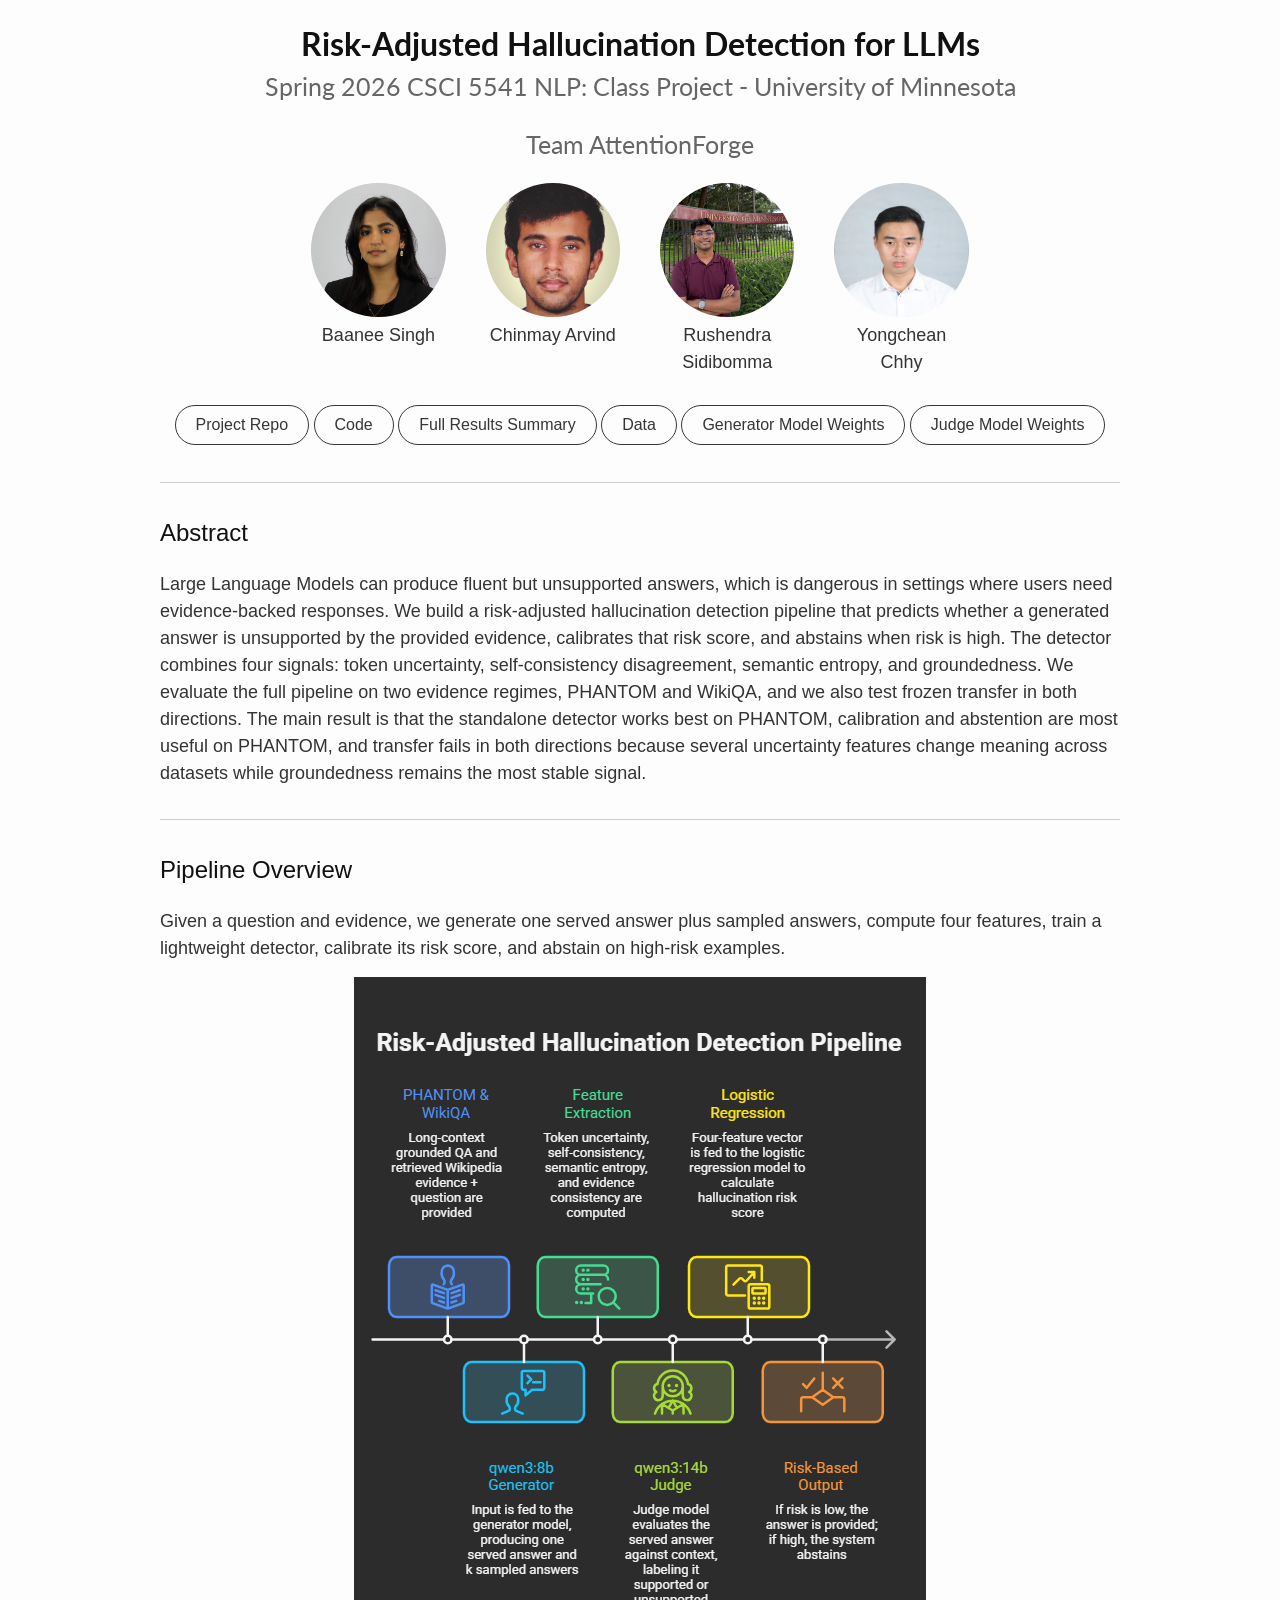
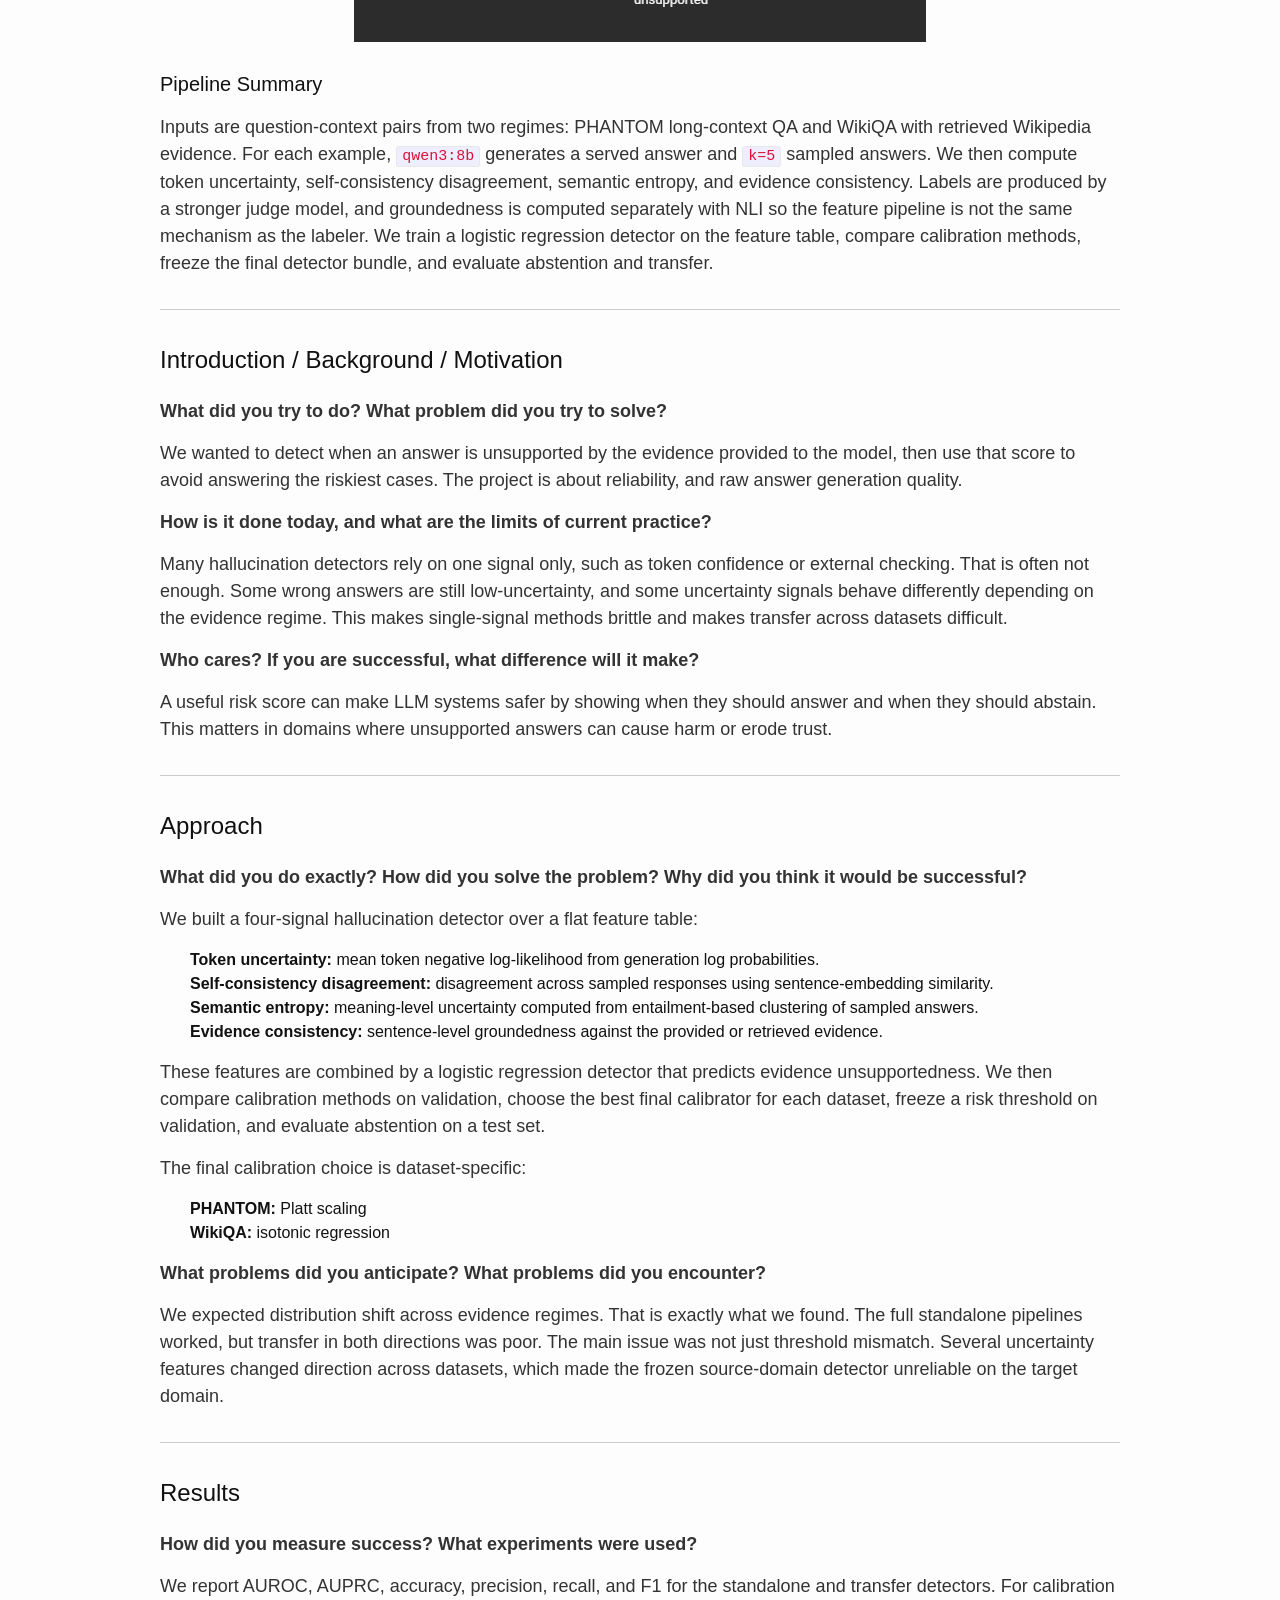
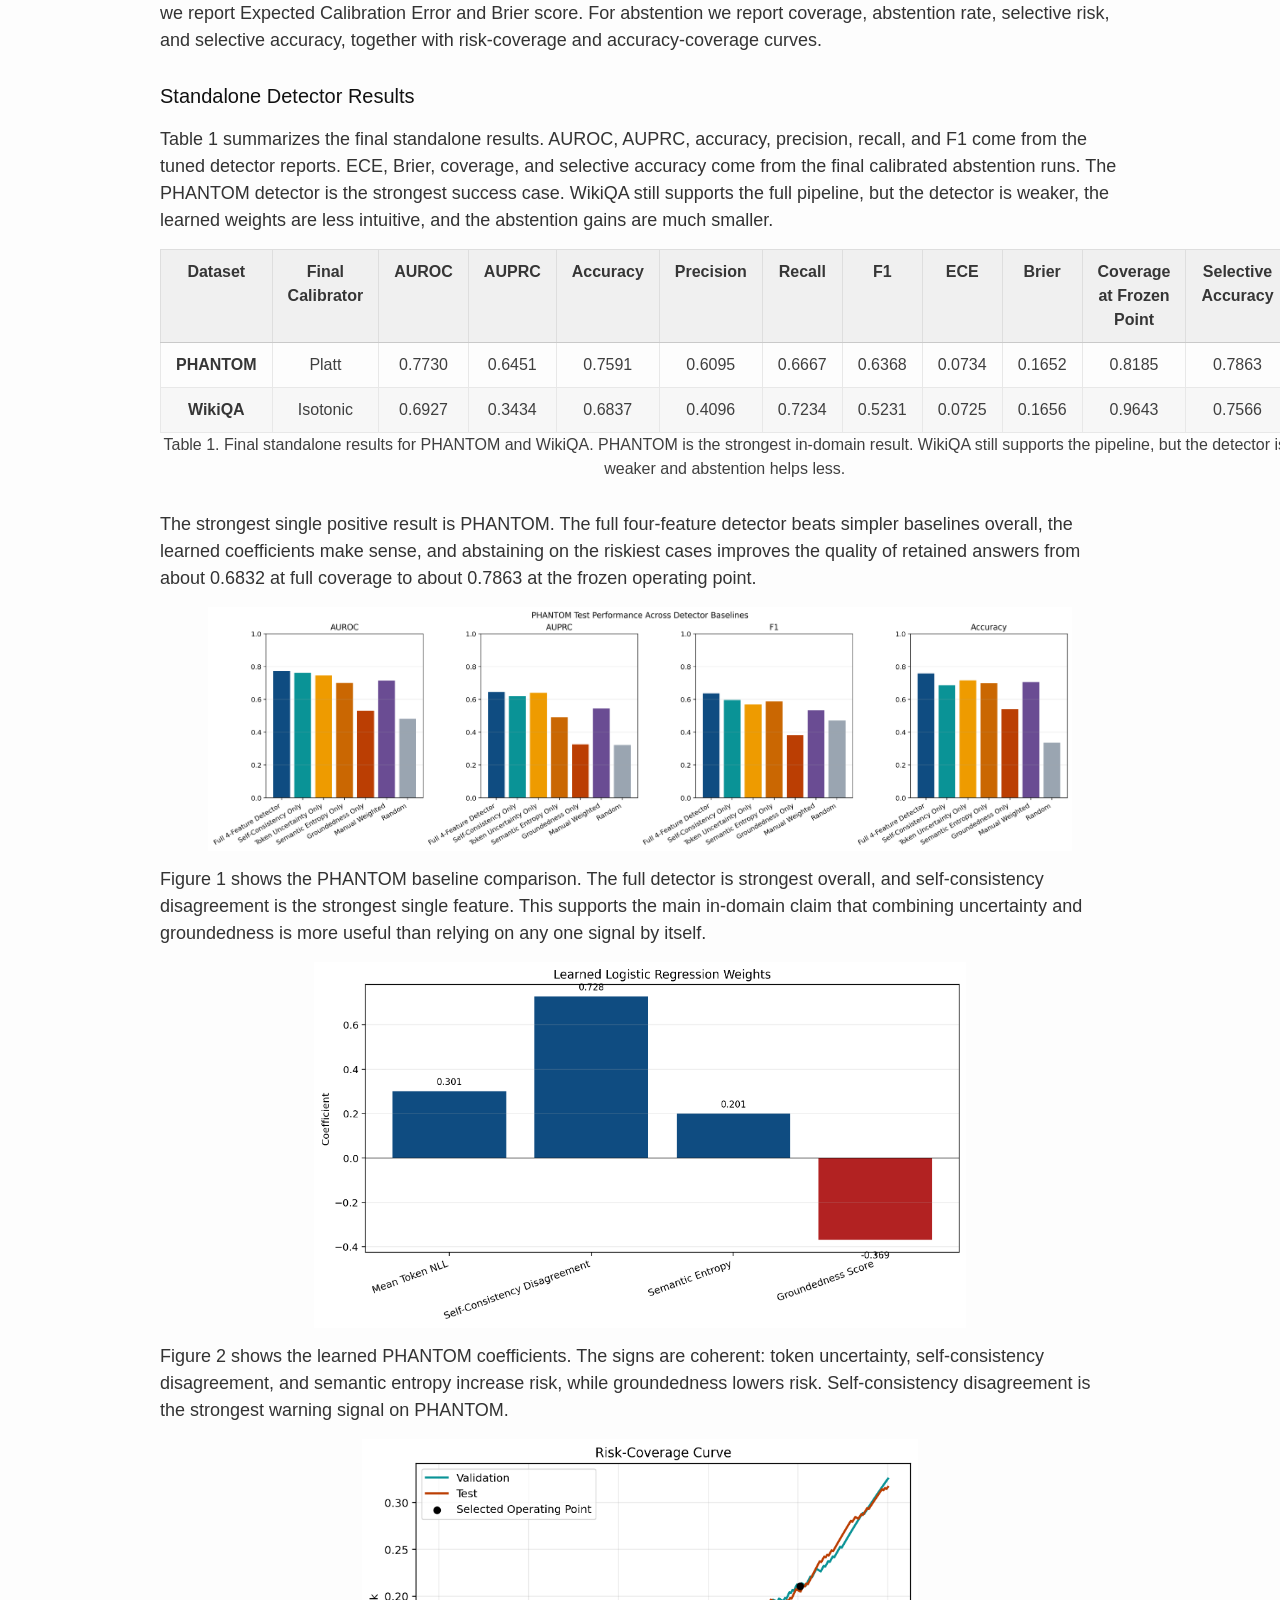
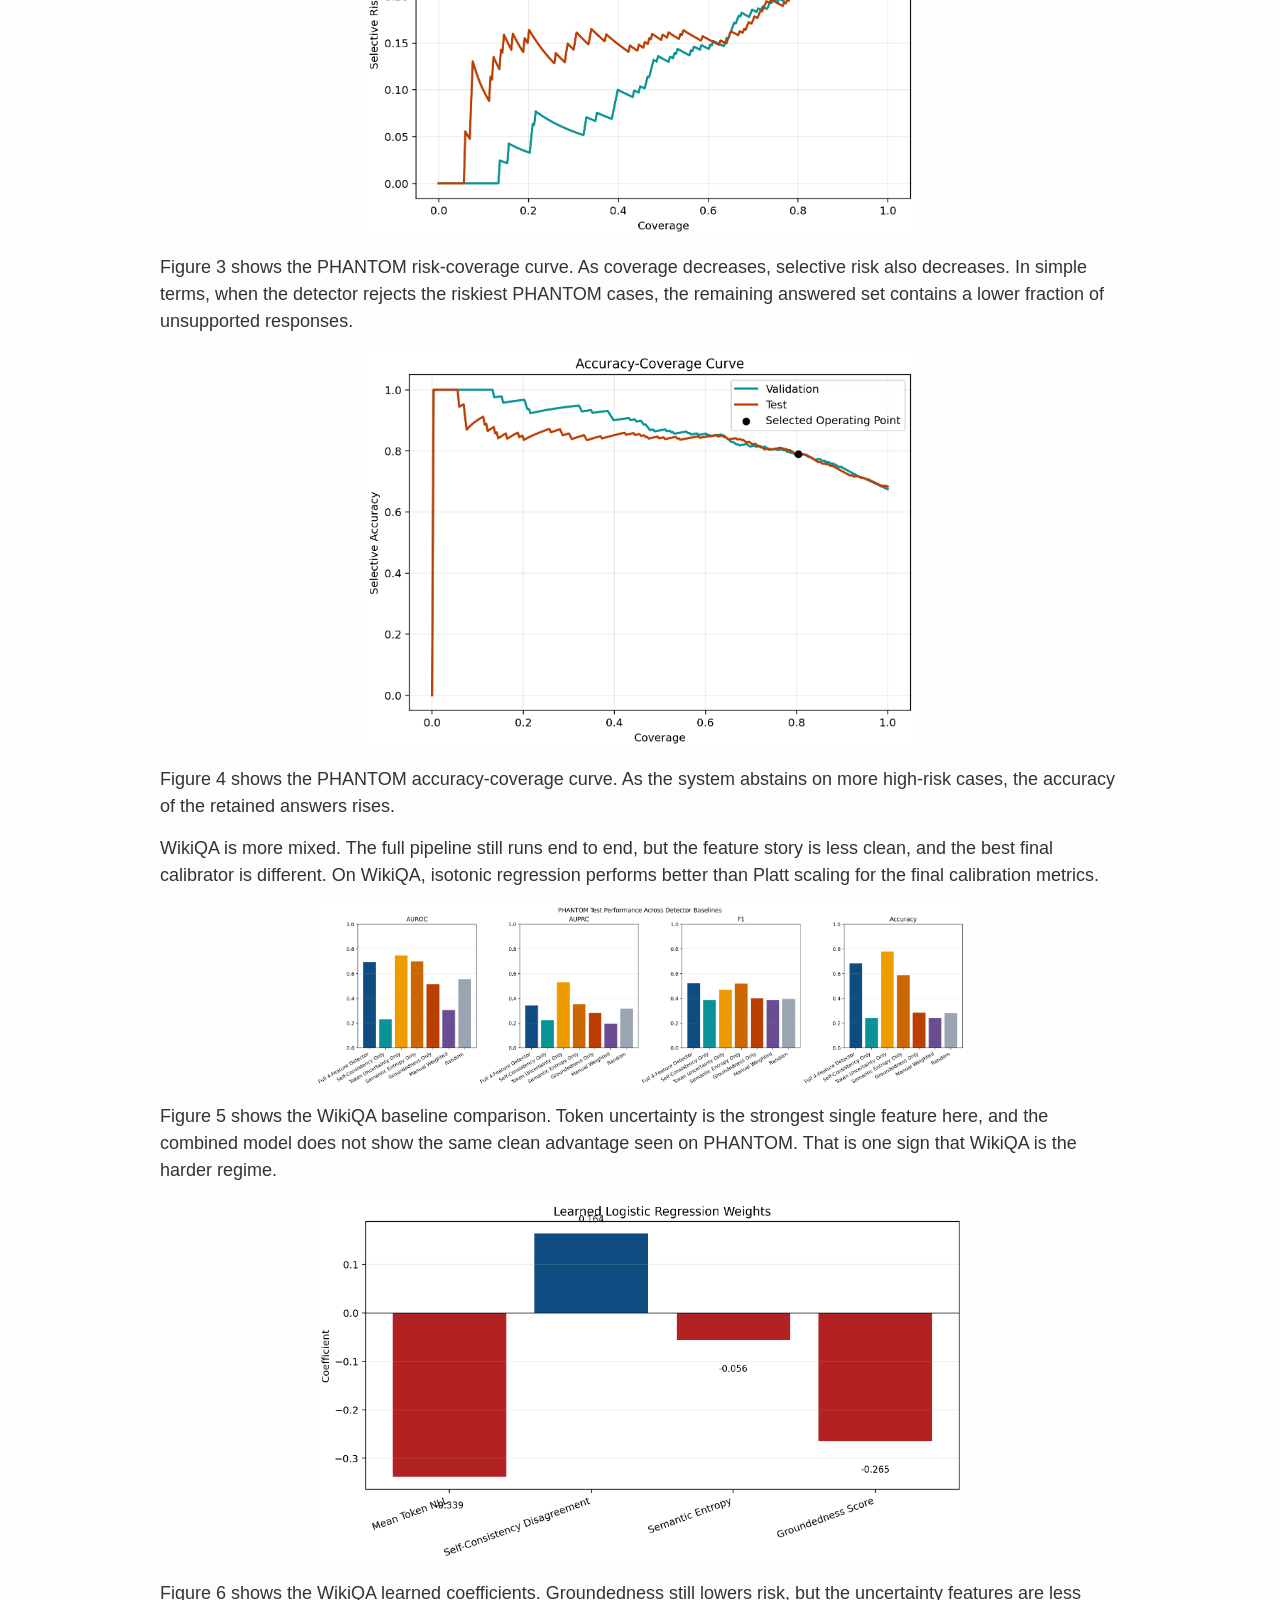
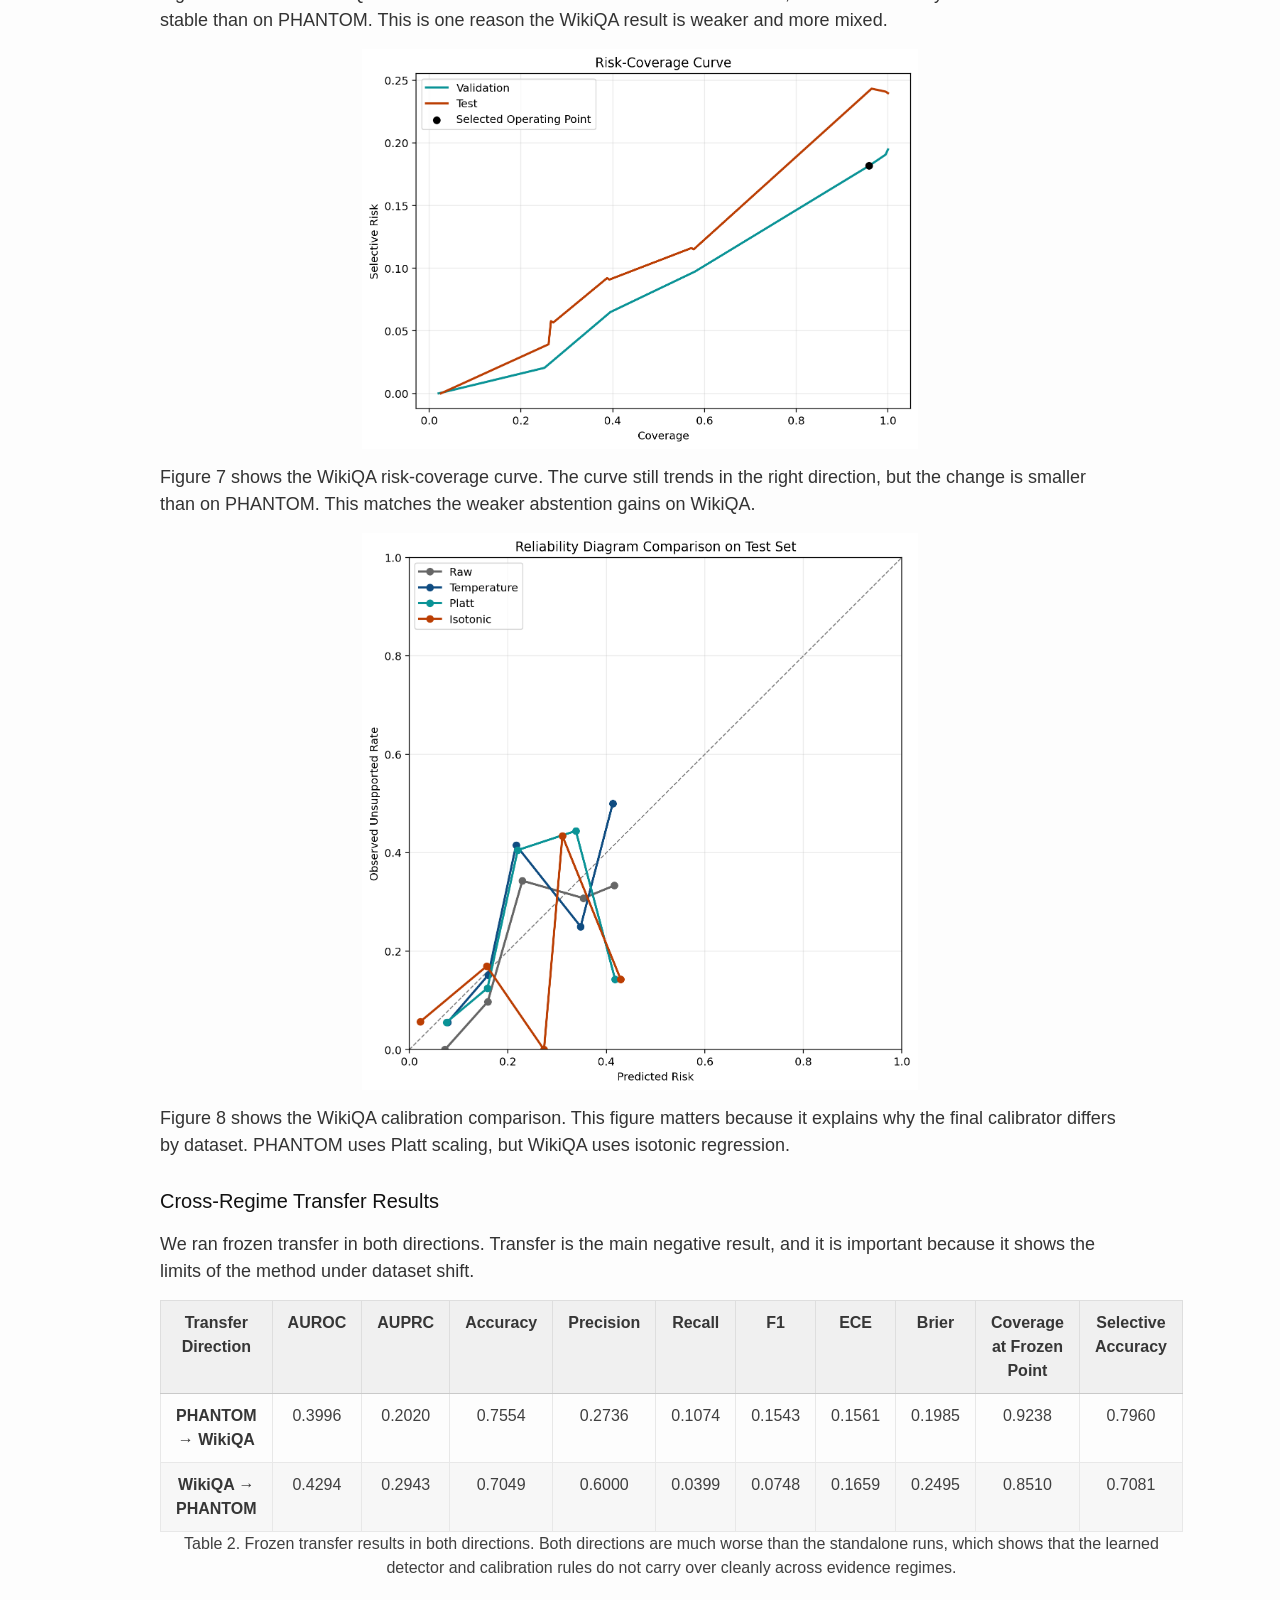
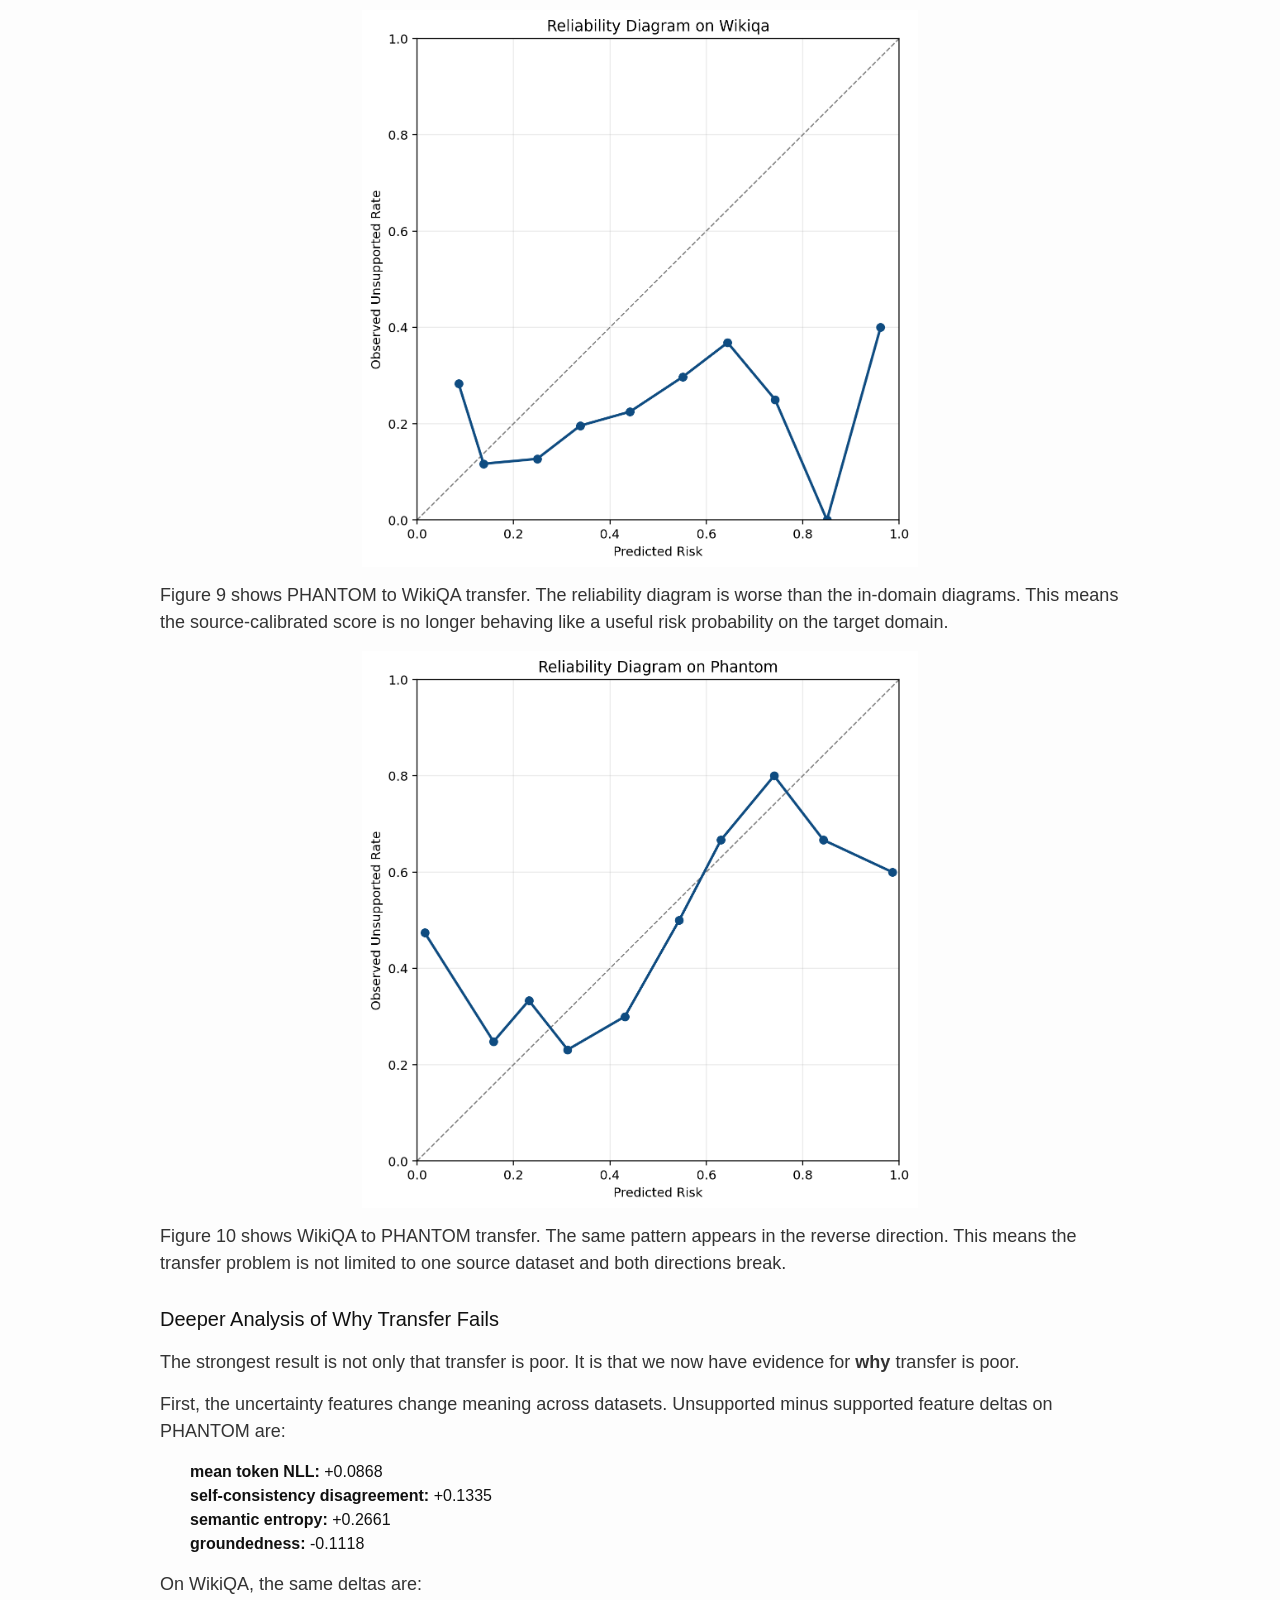
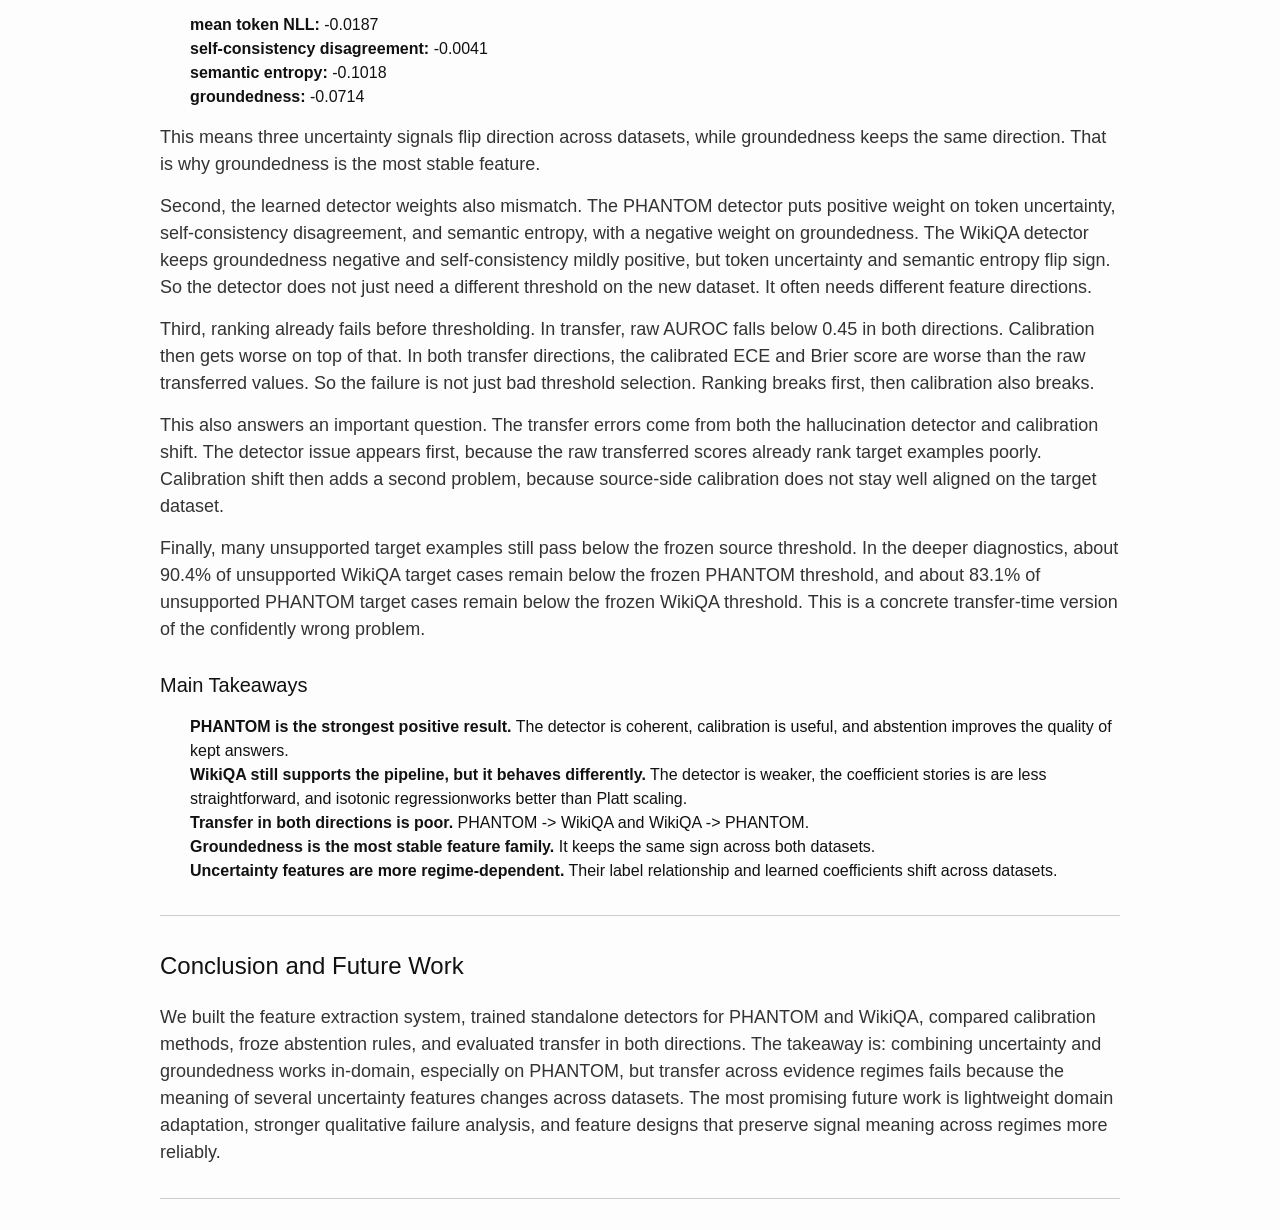
==== commit 48dc937b: "page update Co-authored-by: Copilot <copilot@github.com>" ====
--- a/index.html
+++ b/index.html
@@ -159,7 +159,7 @@
       <b>What did you try to do? What problem did you try to solve?</b>
     </p>
     <p>
-      We wanted to detect when an answer is unsupported by the evidence provided to the model, then use that score to avoid answering the riskiest cases. The project is about reliability, not just raw answer generation quality.
+      We wanted to detect when an answer is unsupported by the evidence provided to the model, then use that score to avoid answering the riskiest cases. The project is about reliability, and raw answer generation quality.
     </p>
 
     <p>
@@ -195,7 +195,7 @@
     </ul>
 
     <p>
-      These features are combined by a logistic regression detector that predicts unsupportedness. We then compare calibration methods on validation, choose the best final calibrator for each dataset, freeze a risk threshold on validation, and evaluate abstention on test.
+      These features are combined by a logistic regression detector that predicts evidence unsupportedness. We then compare calibration methods on validation, choose the best final calibrator for each dataset, freeze a risk threshold on validation, and evaluate abstention on a test set.
     </p>
 
     <p>
@@ -306,7 +306,7 @@
     <p class="sys-img compact-figure"><img src="./files/phantom_4000_accuracy_coverage_curve.png" alt="PHANTOM accuracy coverage curve"></p>
 
     <p>
-      Figure 4 shows the PHANTOM accuracy-coverage curve. As the system abstains on more high-risk cases, the accuracy of the retained answers rises. This is the clearest abstention result in the project.
+      Figure 4 shows the PHANTOM accuracy-coverage curve. As the system abstains on more high-risk cases, the accuracy of the retained answers rises.
     </p>
 
     <p>
@@ -340,7 +340,7 @@
     <h3 id="transfer-results">Cross-Regime Transfer Results</h3>
 
     <p>
-      We ran frozen transfer in both directions. Transfer is the main negative result of the project, and it is important because it shows the limits of the method under dataset shift.
+      We ran frozen transfer in both directions. Transfer is the main negative result, and it is important because it shows the limits of the method under dataset shift.
     </p>
 
     <table class="results-table">
@@ -399,17 +399,17 @@
     <p class="sys-img compact-figure"><img src="./files/wikiqa_to_phantom_reliability_diagram.png" alt="WikiQA to PHANTOM reliability diagram"></p>
 
     <p>
-      Figure 10 shows WikiQA to PHANTOM transfer. The same pattern appears in the reverse direction. This means the transfer problem is not limited to one source dataset. Both directions break.
+      Figure 10 shows WikiQA to PHANTOM transfer. The same pattern appears in the reverse direction. This means the transfer problem is not limited to one source dataset and both directions break.
     </p>
 
     <h3 id="deeper-analysis">Deeper Analysis of Why Transfer Fails</h3>
 
     <p>
-      The strongest research-depth result in the repo is not only that transfer is poor. It is that we now have evidence for <b>why</b> transfer is poor.
-    </p>
-
-    <p>
-      First, the uncertainty features change meaning across datasets. Using the deeper diagnostics in the main repo, unsupported minus supported feature deltas on PHANTOM are:
+      The strongest result is not only that transfer is poor. It is that we now have evidence for <b>why</b> transfer is poor.
+    </p>
+
+    <p>
+      First, the uncertainty features change meaning across datasets. Unsupported minus supported feature deltas on PHANTOM are:
     </p>
 
     <ul>
@@ -431,7 +431,7 @@
     </ul>
 
     <p>
-      This means three uncertainty signals flip direction across datasets, while groundedness keeps the same direction. That is why groundedness is the most stable feature in the project.
+      This means three uncertainty signals flip direction across datasets, while groundedness keeps the same direction. That is why groundedness is the most stable feature.
     </p>
 
     <p>
@@ -443,15 +443,19 @@
     </p>
 
     <p>
-      Finally, many unsupported target examples still pass below the frozen source threshold. In the deeper diagnostics, about 90.4% of unsupported WikiQA target cases remain below the frozen PHANTOM threshold, and about 83.1% of unsupported PHANTOM target cases remain below the frozen WikiQA threshold. This is a concrete transfer-time version of the confident wrong problem.
+      This also answers an important question. The transfer errors come from both the hallucination detector and calibration shift. The detector issue appears first, because the raw transferred scores already rank target examples poorly. Calibration shift then adds a second problem, because source-side calibration does not stay well aligned on the target dataset.
+    </p>
+
+    <p>
+      Finally, many unsupported target examples still pass below the frozen source threshold. In the deeper diagnostics, about 90.4% of unsupported WikiQA target cases remain below the frozen PHANTOM threshold, and about 83.1% of unsupported PHANTOM target cases remain below the frozen WikiQA threshold. This is a concrete transfer-time version of the confidently wrong problem.
     </p>
 
     <h3 id="main-takeaways">Main Takeaways</h3>
 
     <ul>
       <li><b>PHANTOM is the strongest positive result.</b> The detector is coherent, calibration is useful, and abstention improves the quality of kept answers.</li>
-      <li><b>WikiQA still supports the pipeline, but it behaves differently.</b> The detector is weaker, the coefficient story is less clean, and isotonic works better than Platt.</li>
-      <li><b>Transfer in both directions is poor.</b> This is part of the final experimental outcome, not a missing result.</li>
+      <li><b>WikiQA still supports the pipeline, but it behaves differently.</b> The detector is weaker, the coefficient stories is are less straightforward, and isotonic regressionworks better than Platt scaling.</li>
+      <li><b>Transfer in both directions is poor.</b> PHANTOM -> WikiQA and WikiQA -> PHANTOM.</li>
       <li><b>Groundedness is the most stable feature family.</b> It keeps the same sign across both datasets.</li>
       <li><b>Uncertainty features are more regime-dependent.</b> Their label relationship and learned coefficients shift across datasets.</li>
     </ul>
@@ -460,7 +464,7 @@
 
     <h2 id="conclusion">Conclusion and Future Work</h2>
     <p>
-      The project is now complete as a full research pipeline. We built the feature extraction system, trained standalone detectors for PHANTOM and WikiQA, compared calibration methods, froze abstention rules, and evaluated transfer in both directions. The final story is clear: combining uncertainty and groundedness works in-domain, especially on PHANTOM, but transfer across evidence regimes fails because the meaning of several uncertainty features changes across datasets. The most promising future work is lightweight domain adaptation, stronger qualitative failure analysis, and feature designs that preserve signal meaning across regimes more reliably.
+      We built the feature extraction system, trained standalone detectors for PHANTOM and WikiQA, compared calibration methods, froze abstention rules, and evaluated transfer in both directions. The takeaway is: combining uncertainty and groundedness works in-domain, especially on PHANTOM, but transfer across evidence regimes fails because the meaning of several uncertainty features changes across datasets. The most promising future work is lightweight domain adaptation, stronger qualitative failure analysis, and feature designs that preserve signal meaning across regimes more reliably.
     </p>
 
     <hr>
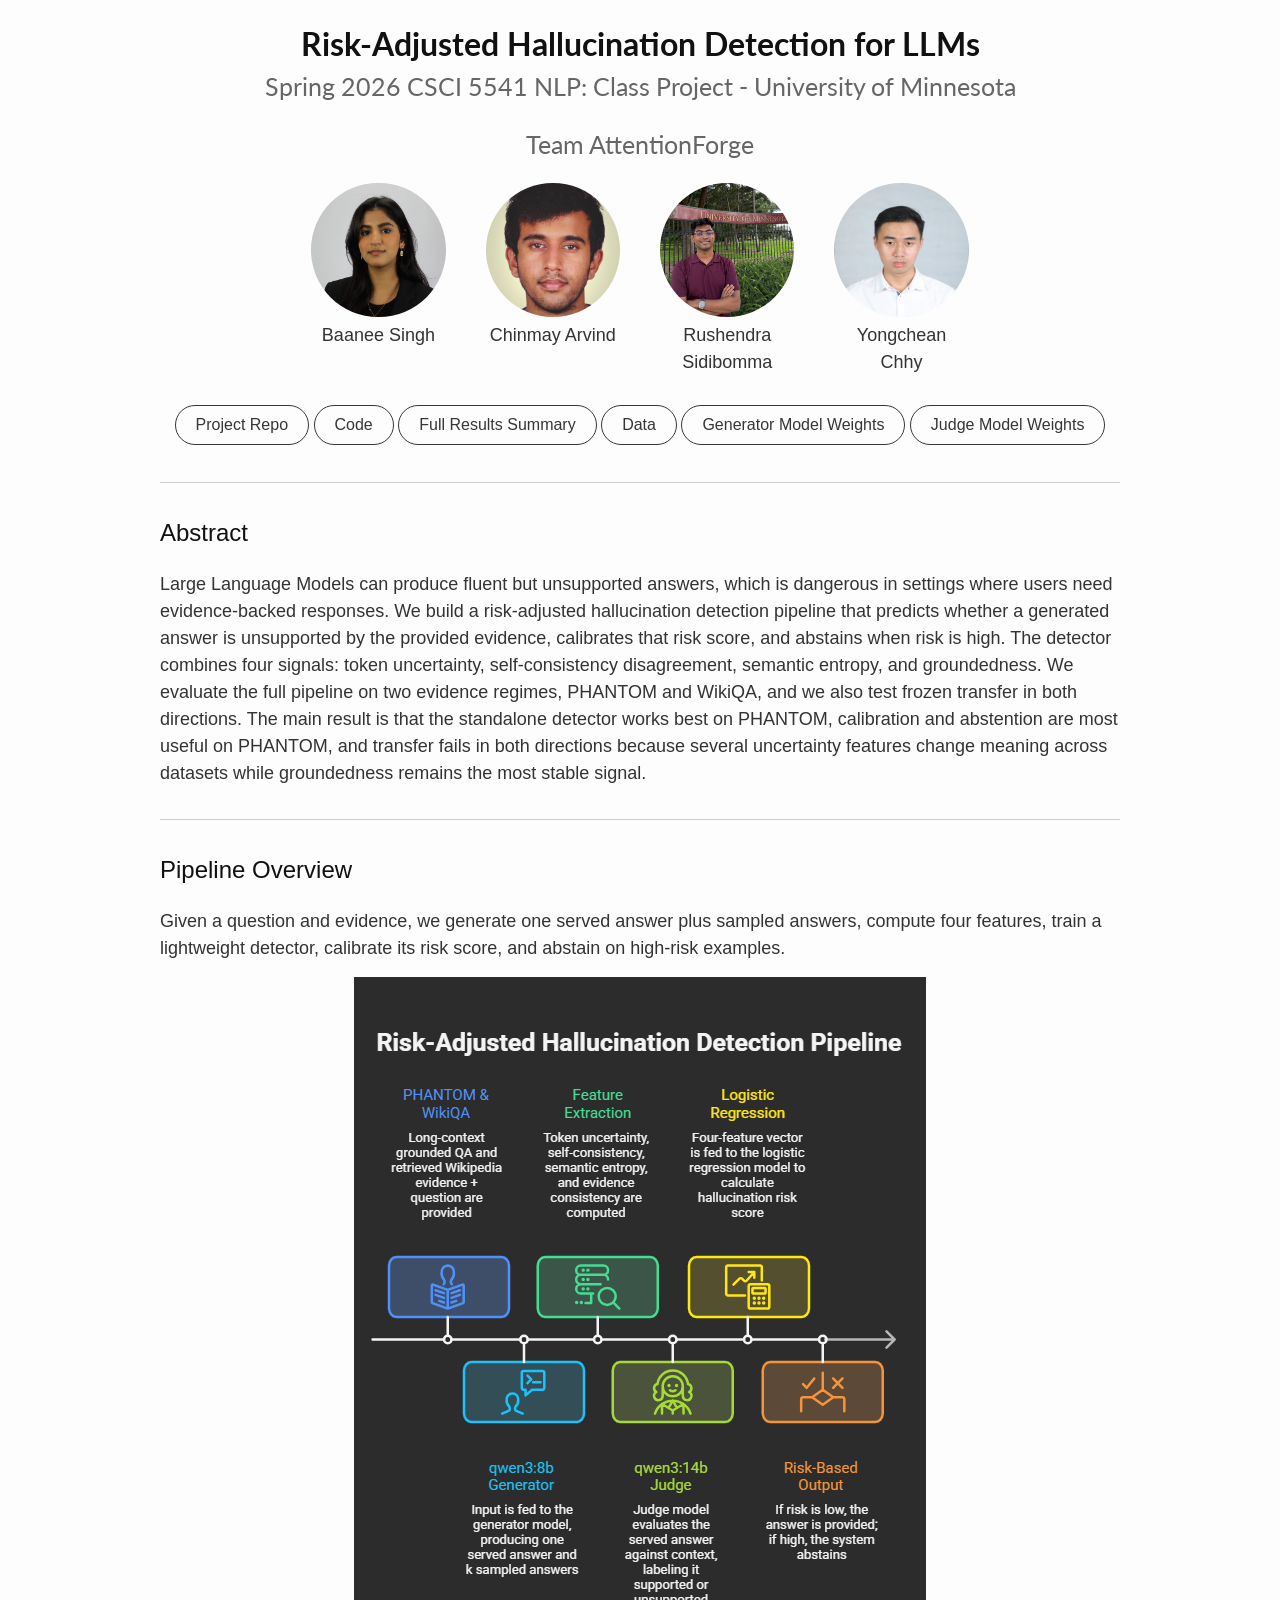
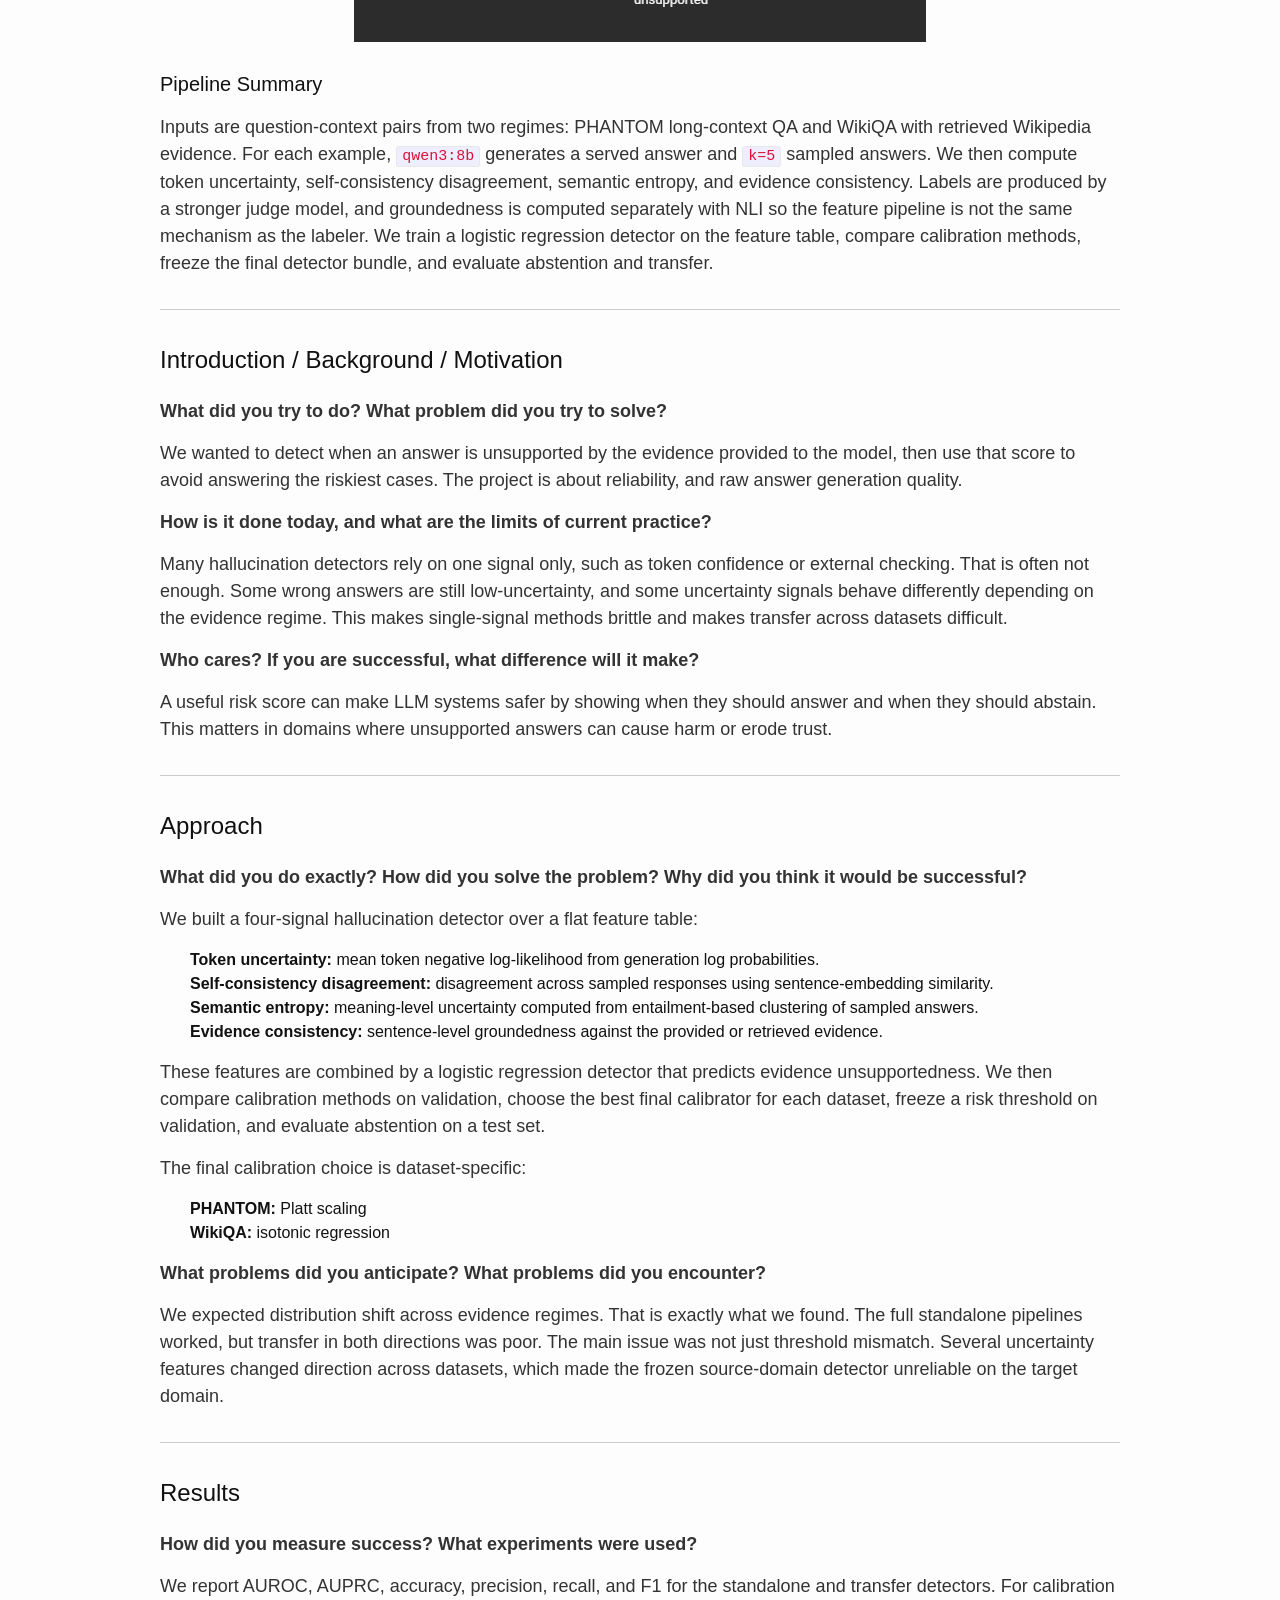
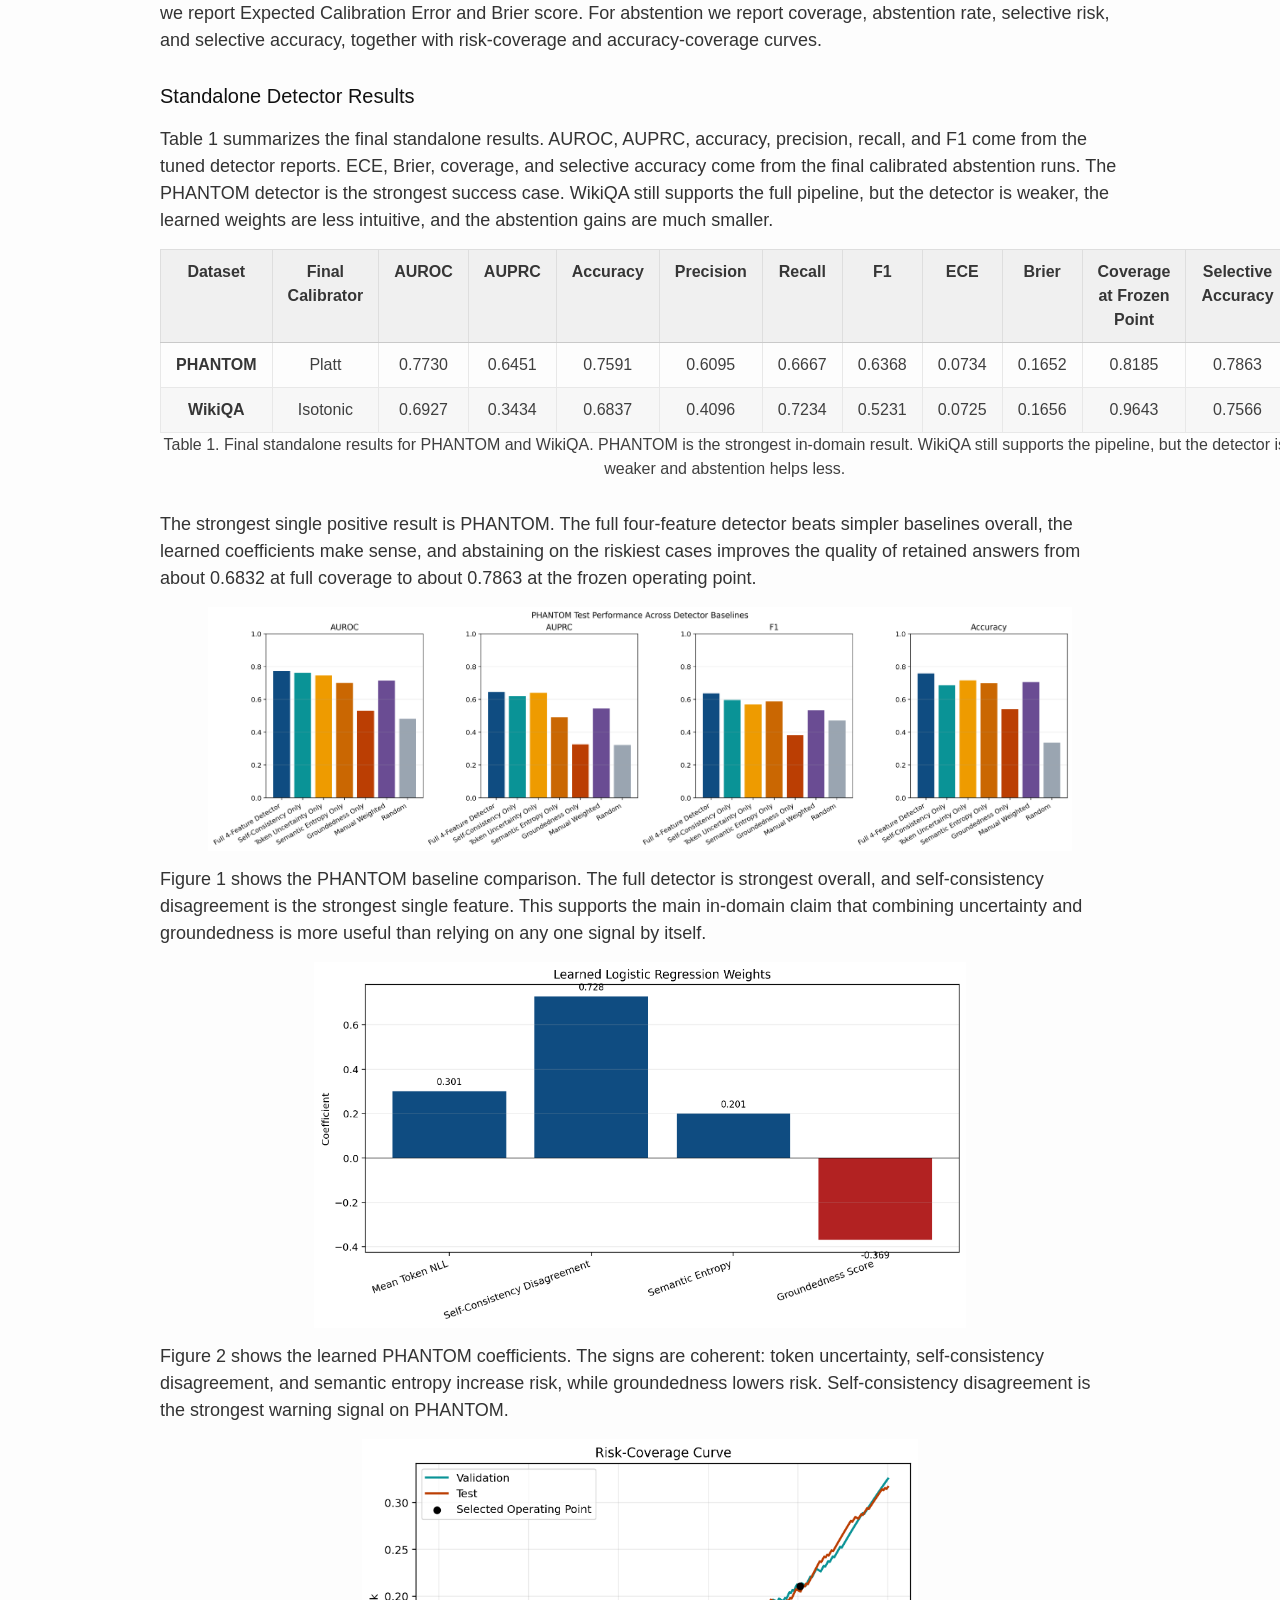
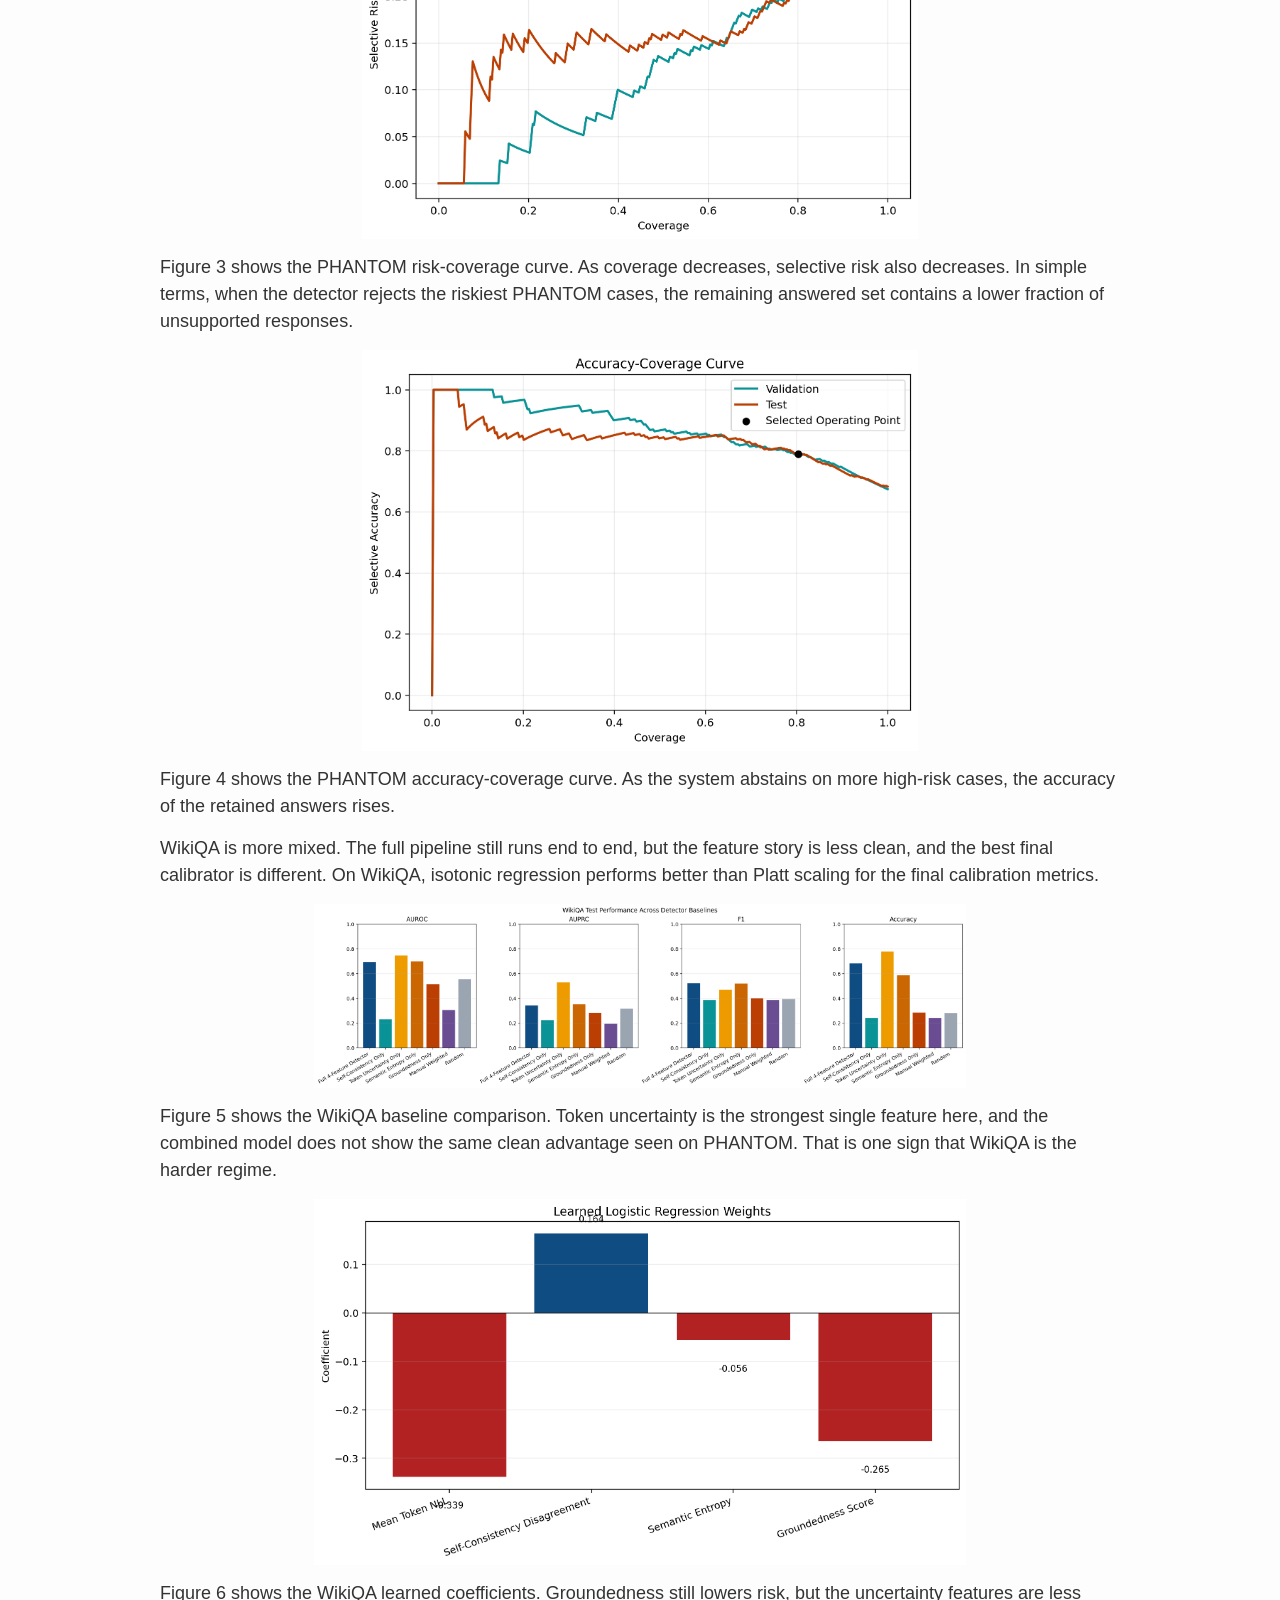
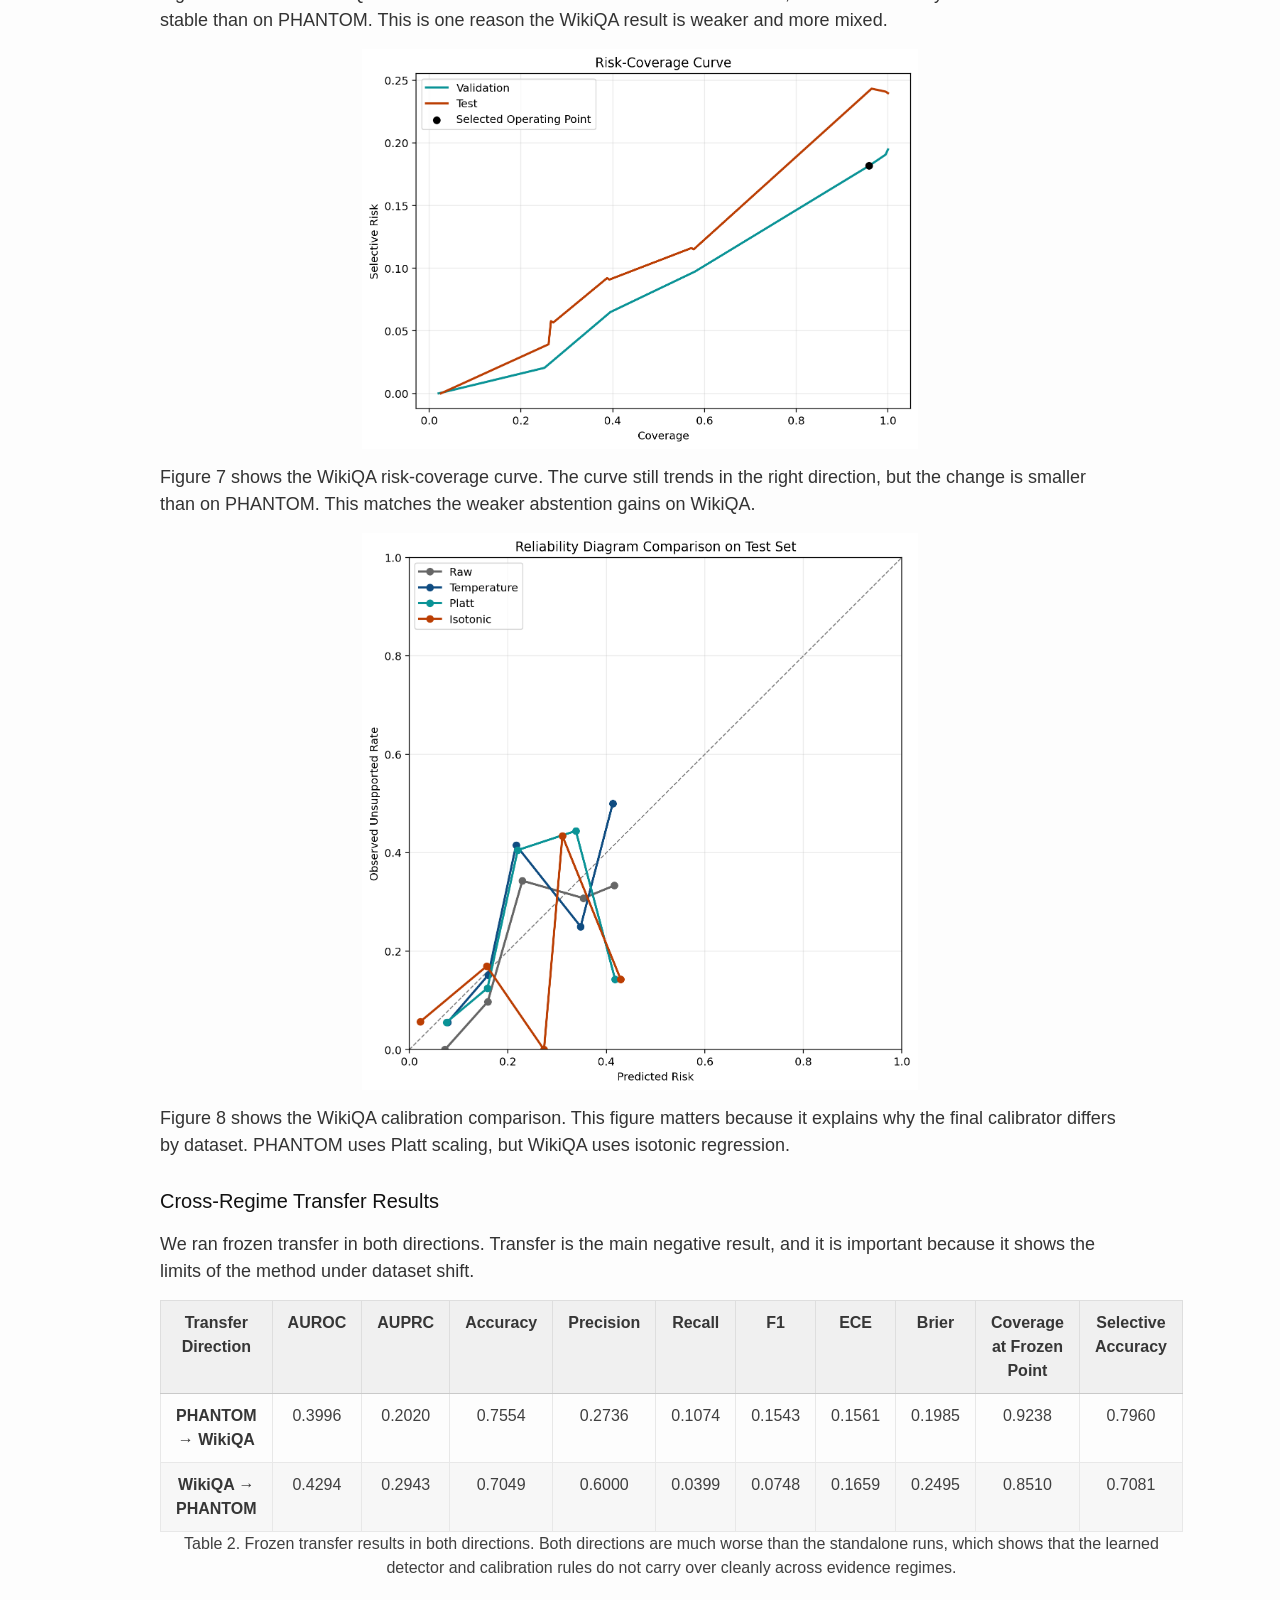
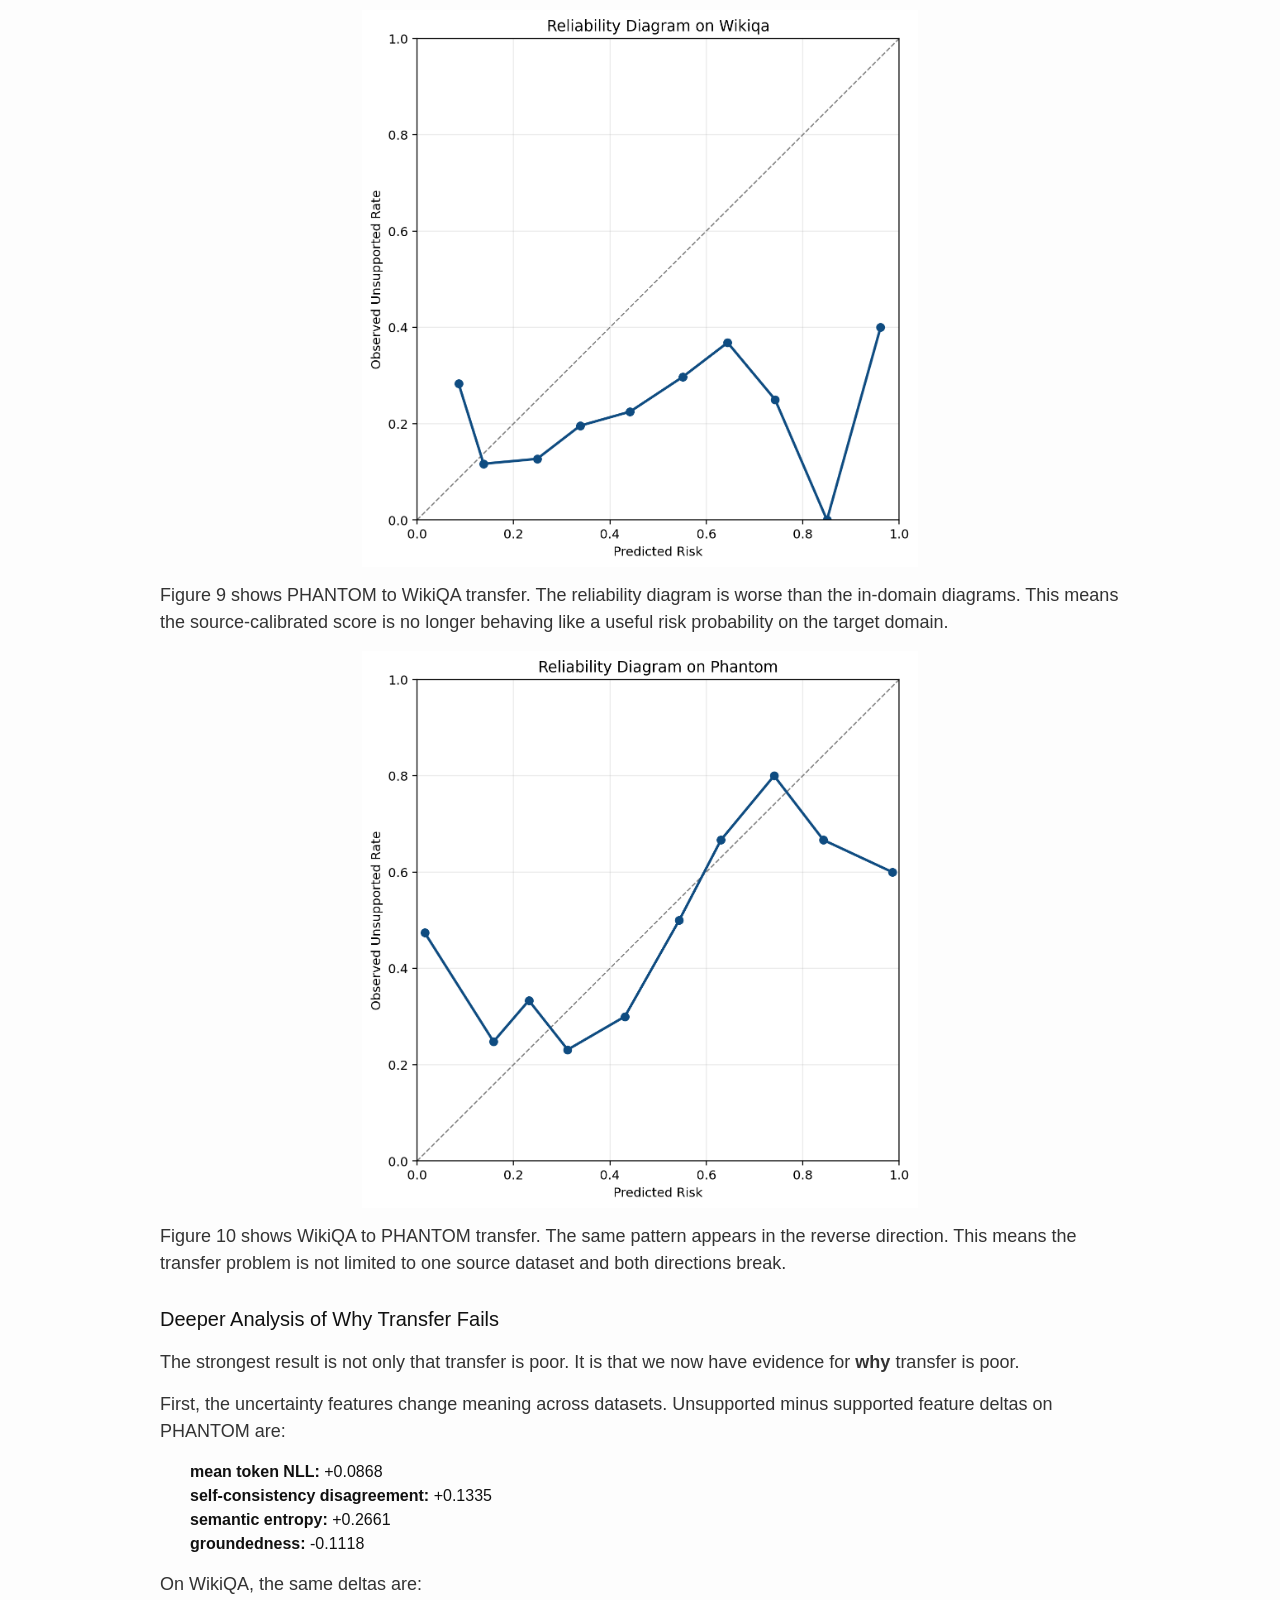
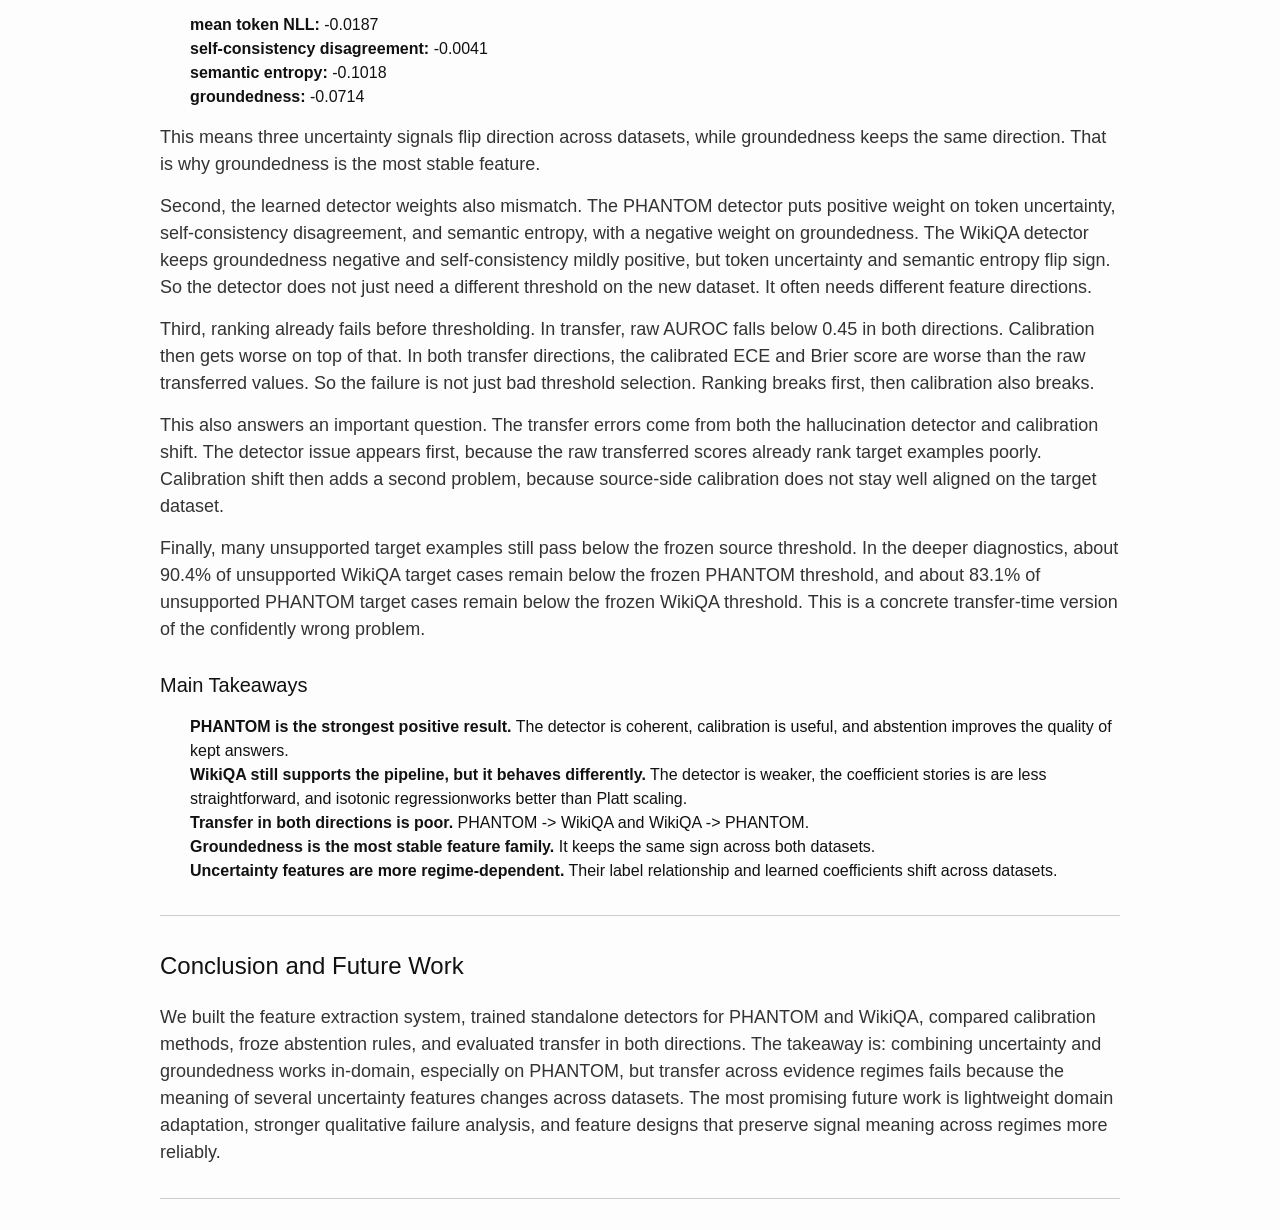
==== commit 47dded58: "refreshing browser" ====
--- a/index.html
+++ b/index.html
@@ -313,25 +313,25 @@
       WikiQA is more mixed. The full pipeline still runs end to end, but the feature story is less clean, and the best final calibrator is different. On WikiQA, isotonic regression performs better than Platt scaling for the final calibration metrics.
     </p>
 
-    <p class="sys-img result-figure"><img src="./files/wikiqa_1300_baseline_metric_bars.png" alt="WikiQA baseline comparison"></p>
+    <p class="sys-img result-figure"><img src="./files/wikiqa_1300_baseline_metric_bars.png?v=20260423" alt="WikiQA baseline comparison"></p>
 
     <p>
       Figure 5 shows the WikiQA baseline comparison. Token uncertainty is the strongest single feature here, and the combined model does not show the same clean advantage seen on PHANTOM. That is one sign that WikiQA is the harder regime.
     </p>
 
-    <p class="sys-img result-figure"><img src="./files/wikiqa_1300_tuned_logreg_coefficients.png" alt="WikiQA learned coefficients"></p>
+    <p class="sys-img result-figure"><img src="./files/wikiqa_1300_tuned_logreg_coefficients.png?v=20260423" alt="WikiQA learned coefficients"></p>
 
     <p>
       Figure 6 shows the WikiQA learned coefficients. Groundedness still lowers risk, but the uncertainty features are less stable than on PHANTOM. This is one reason the WikiQA result is weaker and more mixed.
     </p>
 
-    <p class="sys-img compact-figure"><img src="./files/wikiqa_1300_risk_coverage_curve.png" alt="WikiQA risk coverage curve"></p>
+    <p class="sys-img compact-figure"><img src="./files/wikiqa_1300_risk_coverage_curve.png?v=20260423" alt="WikiQA risk coverage curve"></p>
 
     <p>
       Figure 7 shows the WikiQA risk-coverage curve. The curve still trends in the right direction, but the change is smaller than on PHANTOM. This matches the weaker abstention gains on WikiQA.
     </p>
 
-    <p class="sys-img compact-figure"><img src="./files/wikiqa_1300_reliability_comparison_test.png" alt="WikiQA calibration comparison"></p>
+    <p class="sys-img compact-figure"><img src="./files/wikiqa_1300_reliability_comparison_test.png?v=20260423" alt="WikiQA calibration comparison"></p>
 
     <p>
       Figure 8 shows the WikiQA calibration comparison. This figure matters because it explains why the final calibrator differs by dataset. PHANTOM uses Platt scaling, but WikiQA uses isotonic regression.
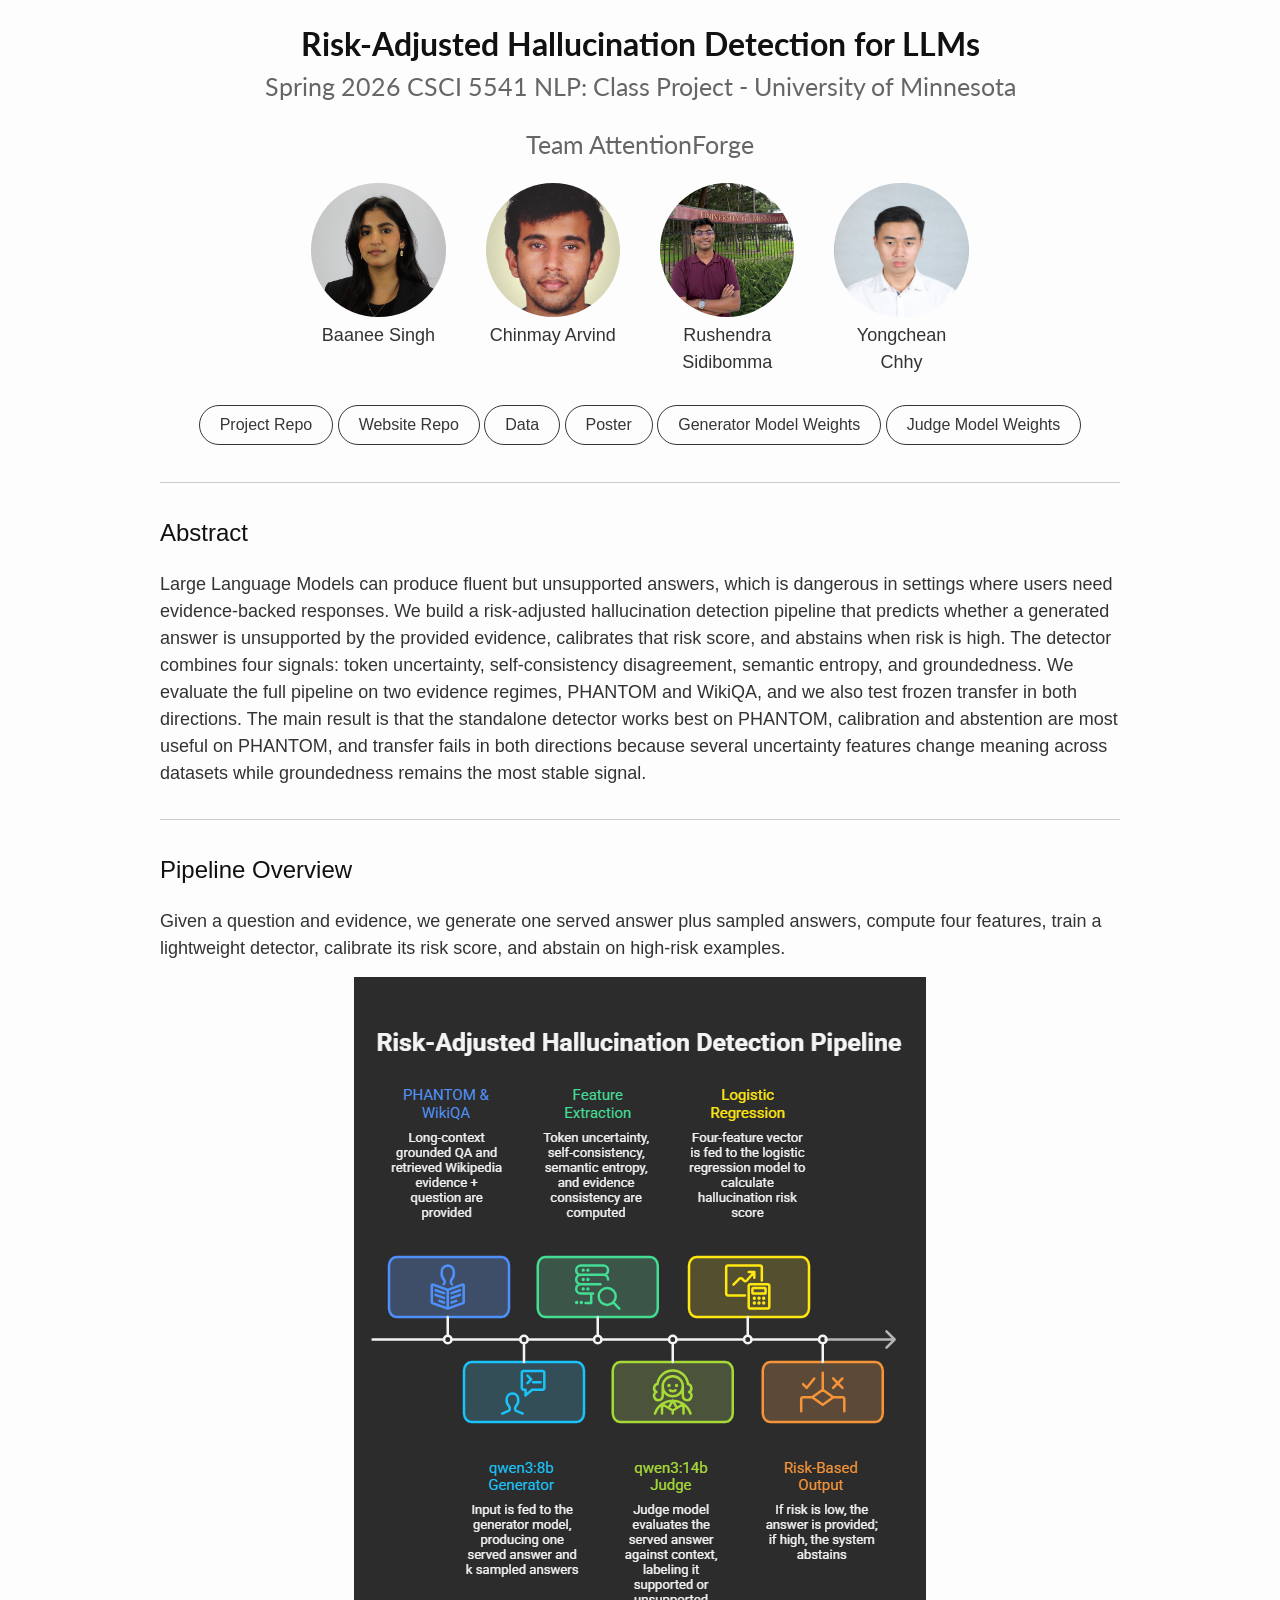
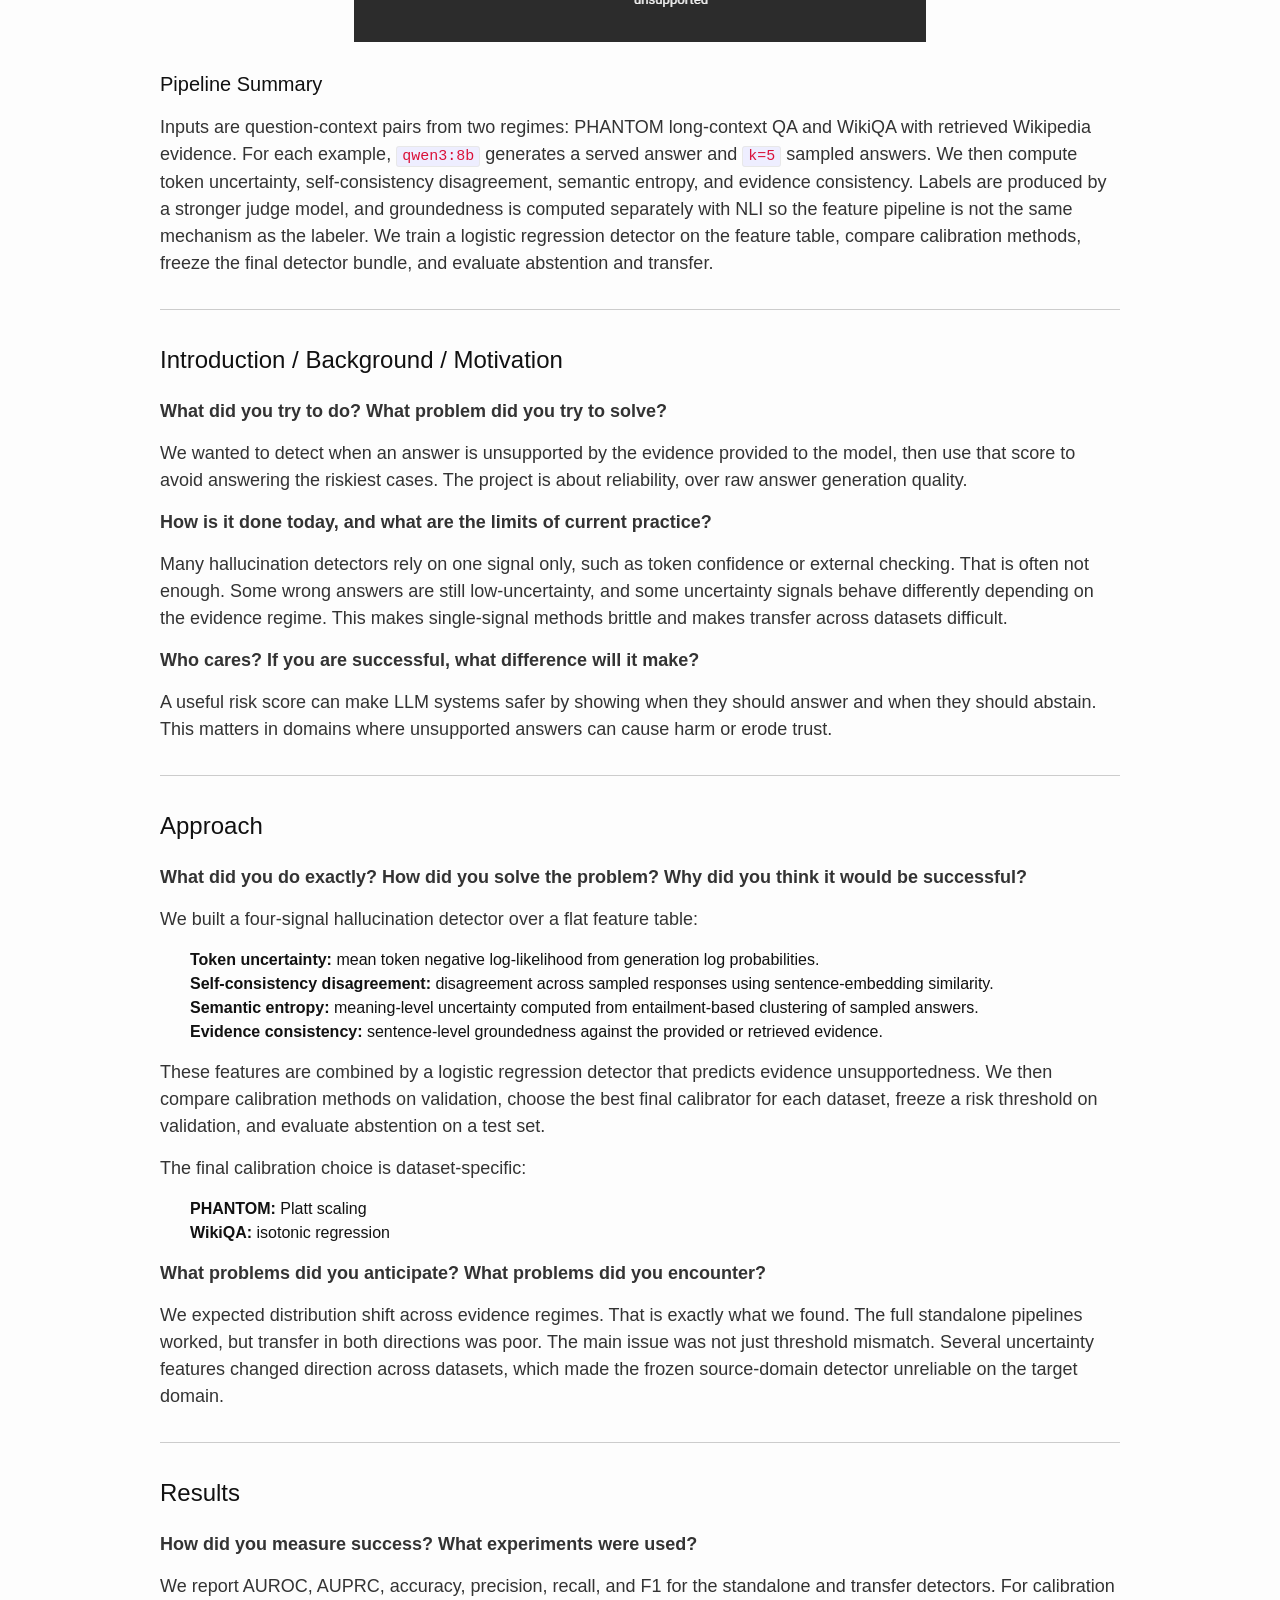
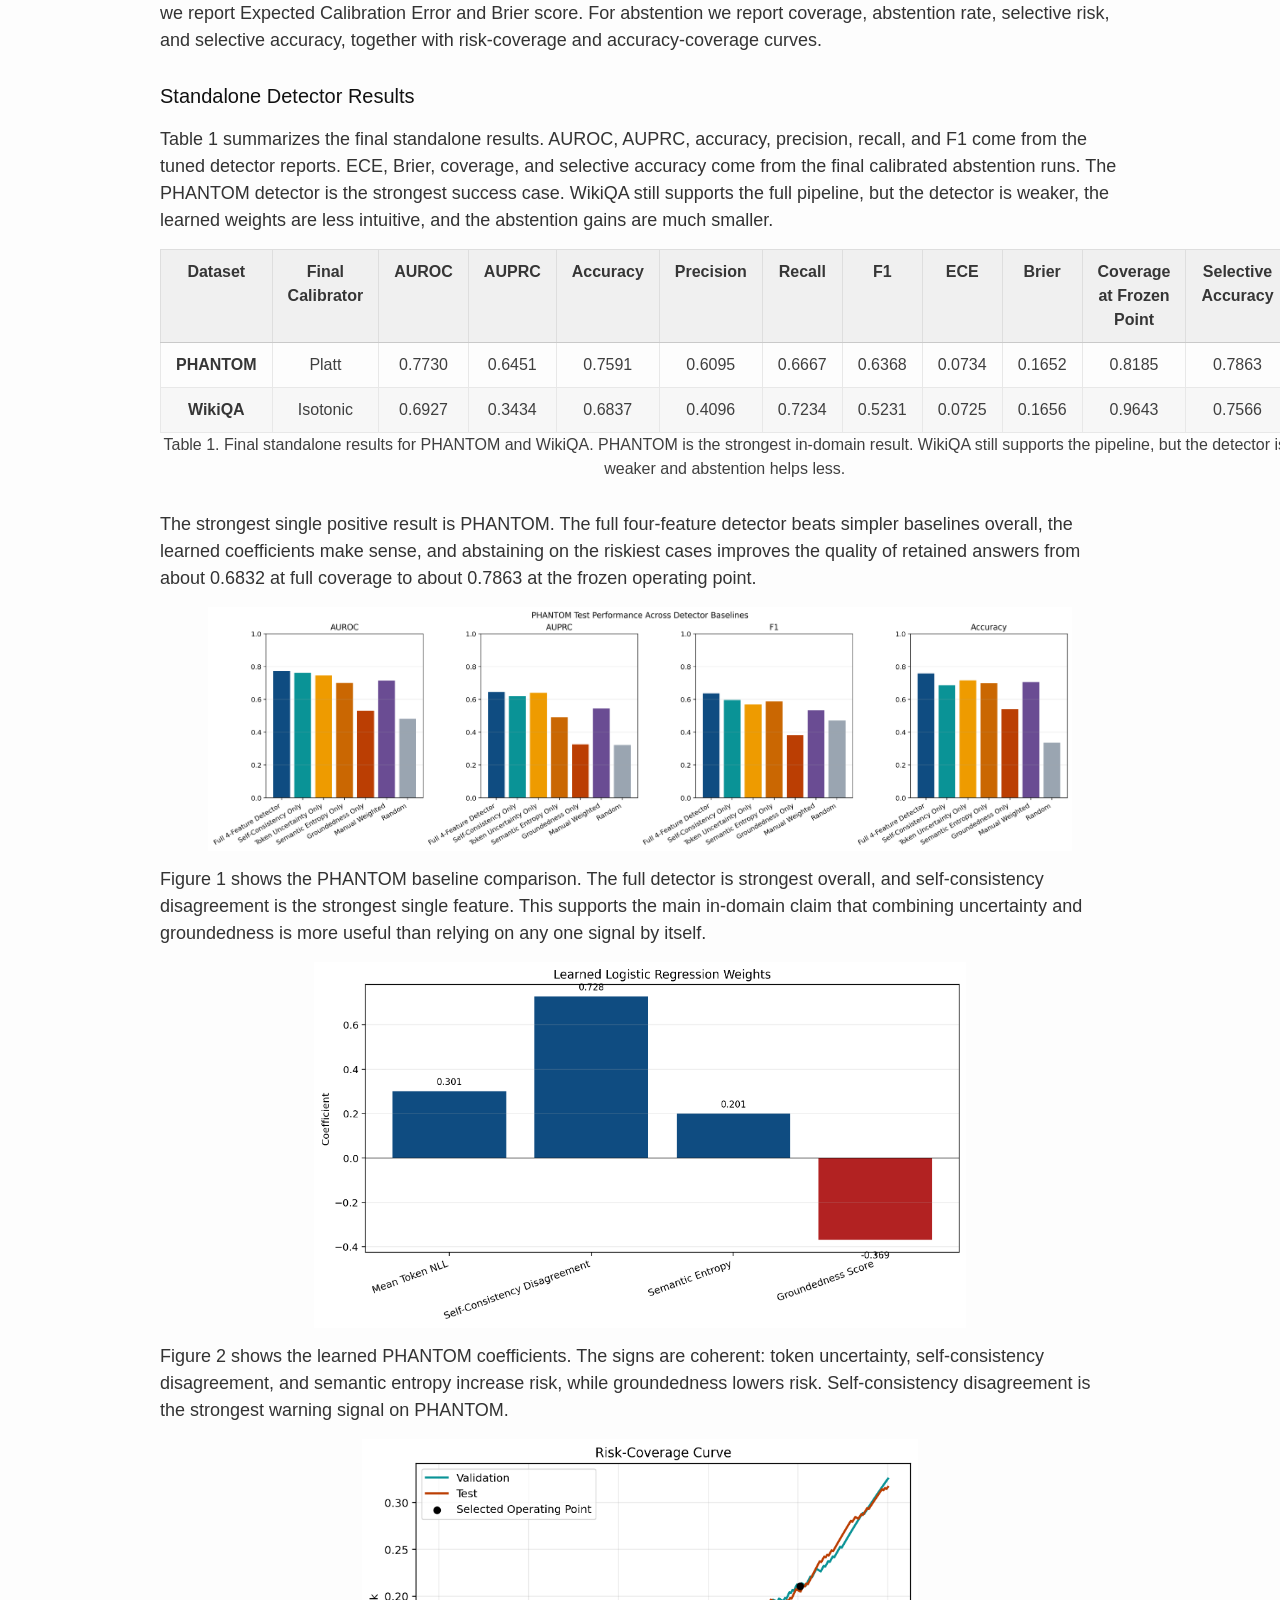
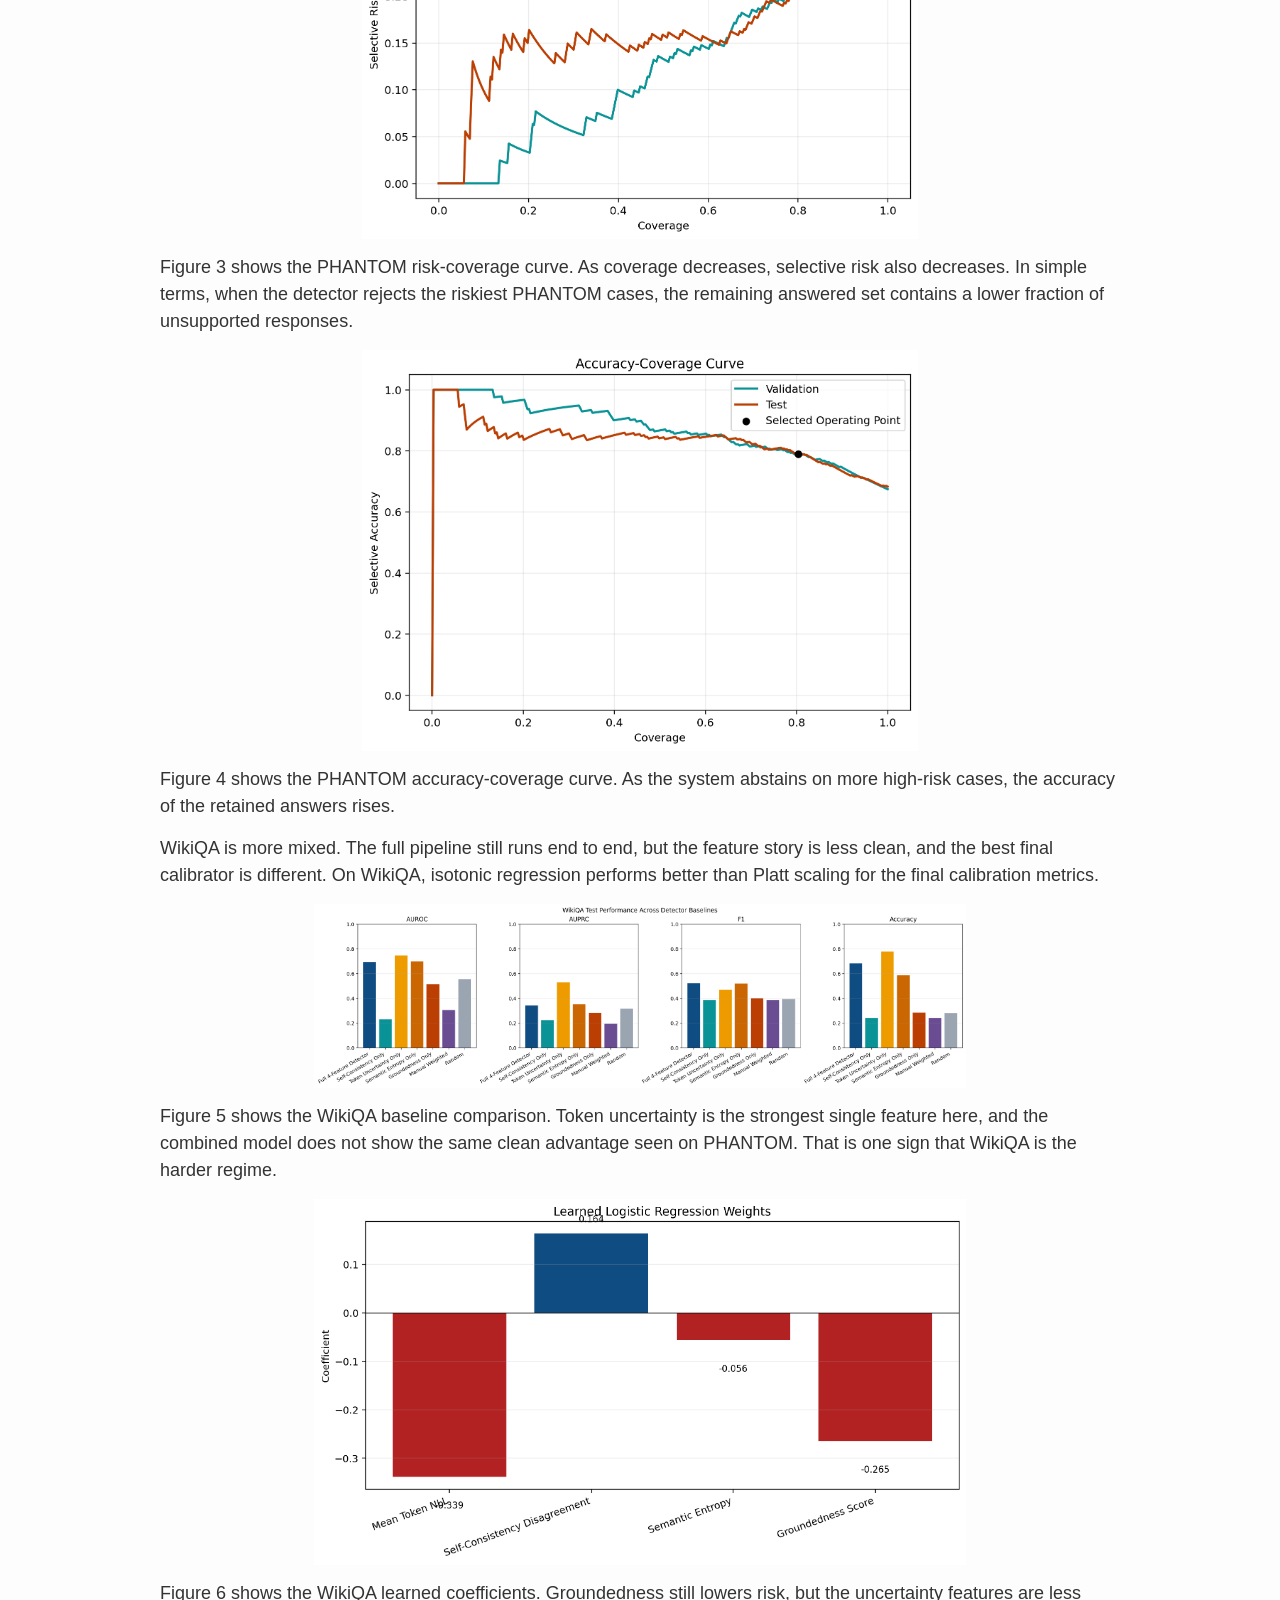
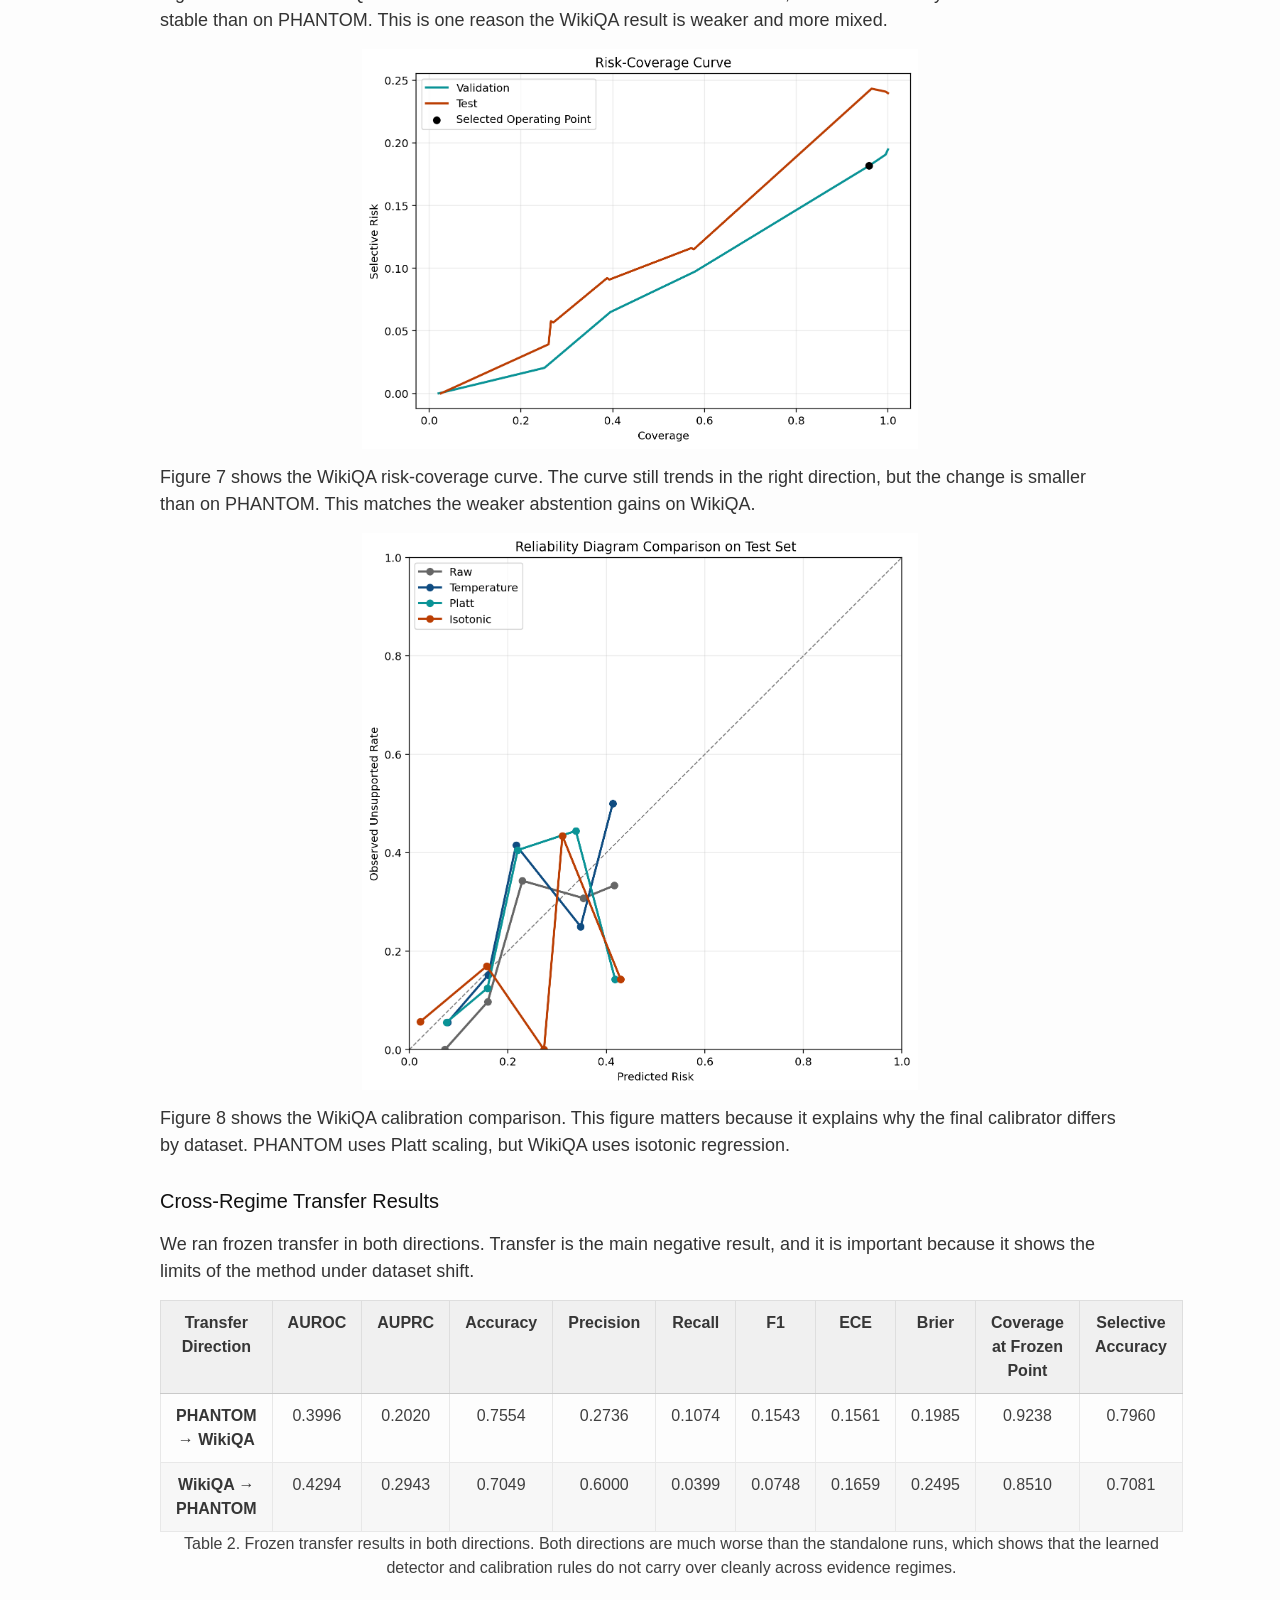
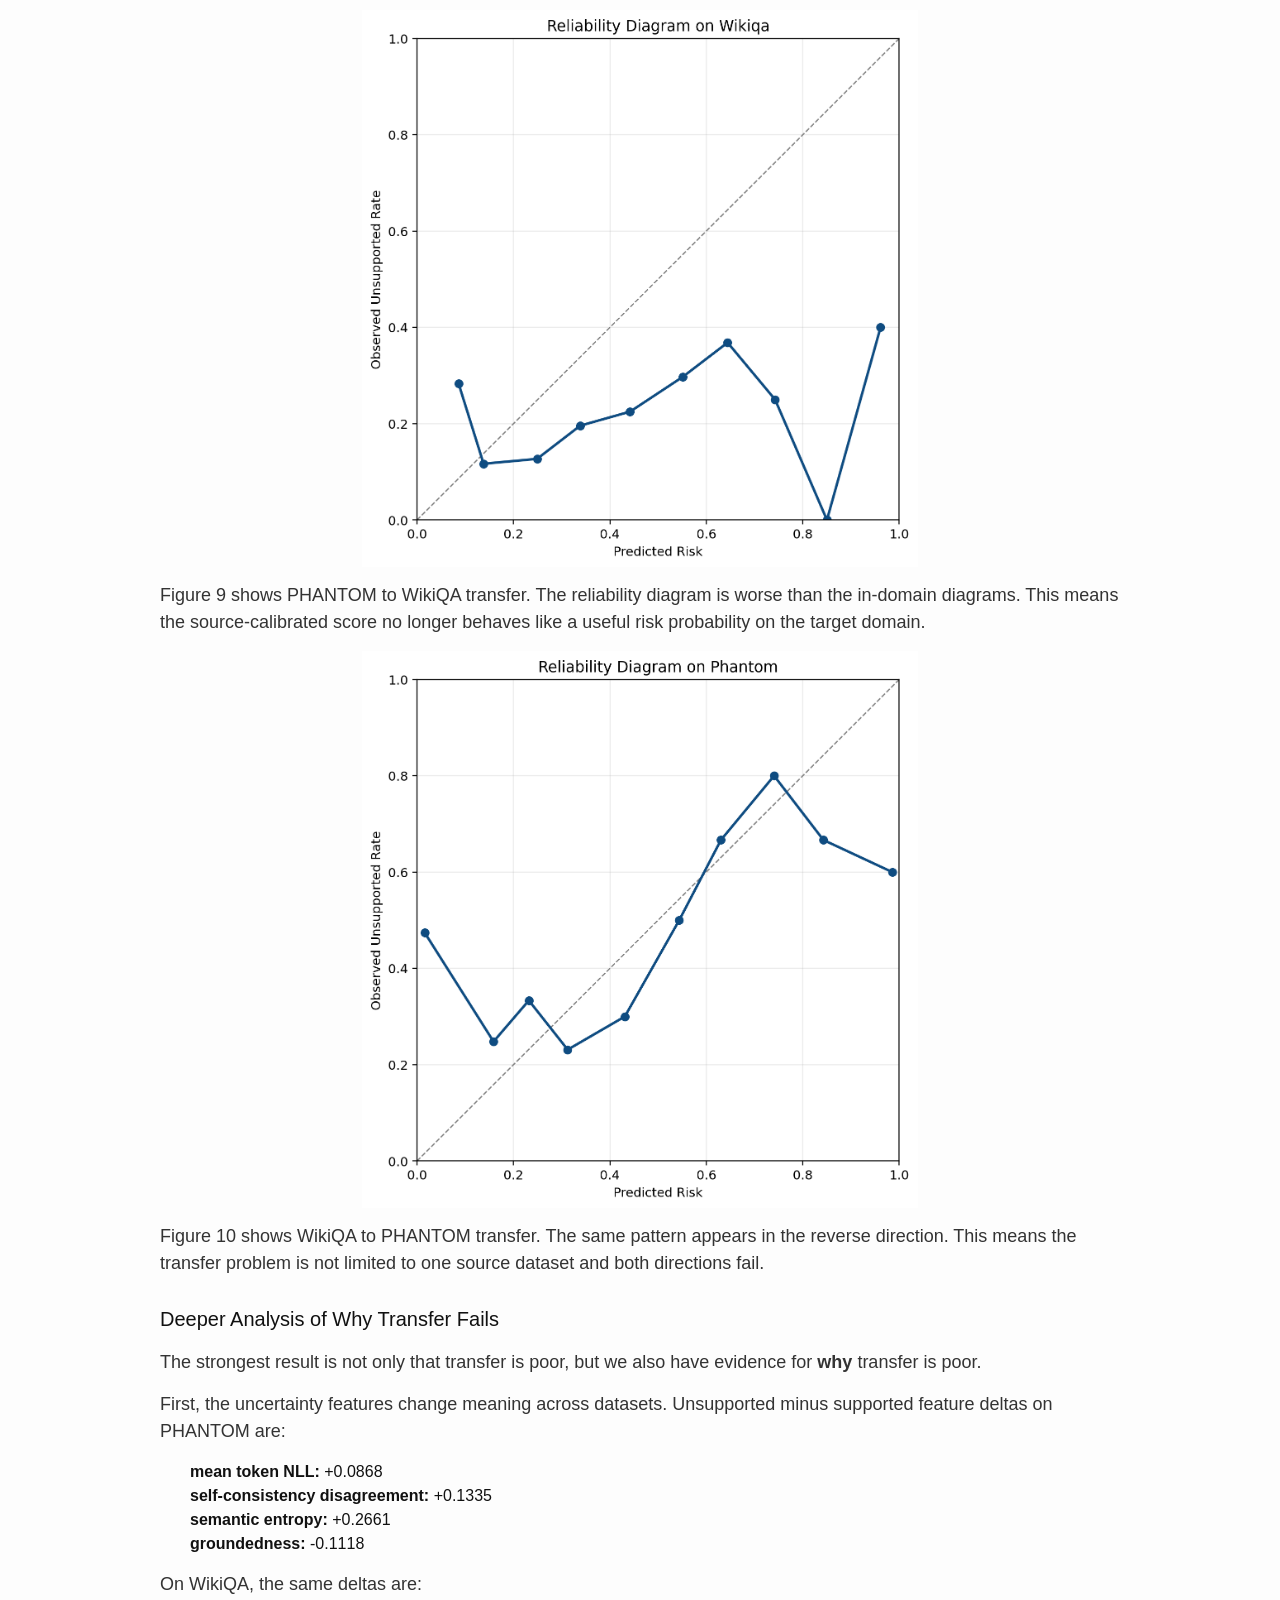
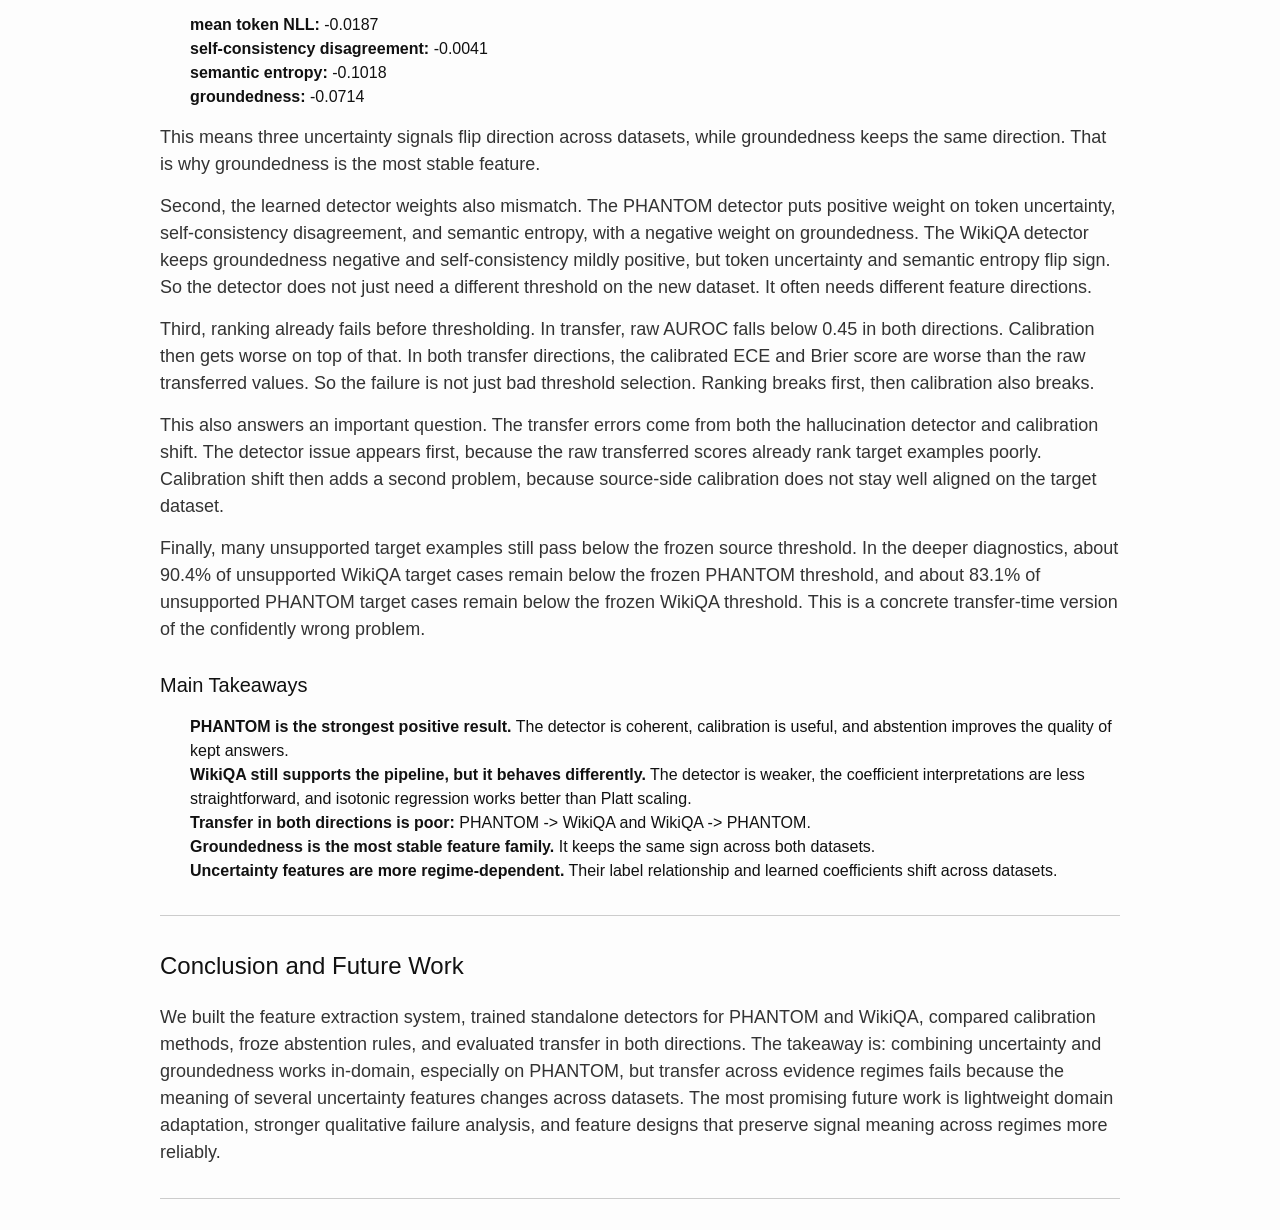
==== commit f7f7bae8: "website and repo structure edits" ====
--- a/index.html
+++ b/index.html
@@ -79,20 +79,11 @@
           </span>
           <span class="link-block">
             <a
-              href="https://github.com/chinmayarvind23/Risk-Adjusted-Hallucination-Detection/tree/main/code"
+              href="https://github.com/baaneedeol/CSCI5541-webpage"
               target="_blank"
               class="external-link button is-normal is-rounded is-dark is-outlined"
             >
-              <span>Code</span>
-            </a>
-          </span>
-          <span class="link-block">
-            <a
-              href="https://github.com/chinmayarvind23/Risk-Adjusted-Hallucination-Detection/blob/main/FULL_RESULTS_SUMMARY.md"
-              target="_blank"
-              class="external-link button is-normal is-rounded is-dark is-outlined"
-            >
-              <span>Full Results Summary</span>
+              <span>Website Repo</span>
             </a>
           </span>
           <span class="link-block">
@@ -102,6 +93,15 @@
               class="external-link button is-normal is-rounded is-dark is-outlined"
             >
               <span>Data</span>
+            </a>
+          </span>
+          <span class="link-block">
+            <a
+              href="https://drive.google.com/file/d/1ZShXs6oNtWmFwnbwolwB9QafHuGERSPC/view?usp=sharing"
+              target="_blank"
+              class="external-link button is-normal is-rounded is-dark is-outlined"
+            >
+              <span>Poster</span>
             </a>
           </span>
           <span class="link-block">
@@ -159,7 +159,7 @@
       <b>What did you try to do? What problem did you try to solve?</b>
     </p>
     <p>
-      We wanted to detect when an answer is unsupported by the evidence provided to the model, then use that score to avoid answering the riskiest cases. The project is about reliability, and raw answer generation quality.
+      We wanted to detect when an answer is unsupported by the evidence provided to the model, then use that score to avoid answering the riskiest cases. The project is about reliability, over raw answer generation quality.
     </p>
 
     <p>
@@ -393,19 +393,19 @@
     <p class="sys-img compact-figure"><img src="./files/phantom_to_wikiqa_reliability_diagram.png" alt="PHANTOM to WikiQA reliability diagram"></p>
 
     <p>
-      Figure 9 shows PHANTOM to WikiQA transfer. The reliability diagram is worse than the in-domain diagrams. This means the source-calibrated score is no longer behaving like a useful risk probability on the target domain.
+      Figure 9 shows PHANTOM to WikiQA transfer. The reliability diagram is worse than the in-domain diagrams. This means the source-calibrated score no longer behaves like a useful risk probability on the target domain.
     </p>
 
     <p class="sys-img compact-figure"><img src="./files/wikiqa_to_phantom_reliability_diagram.png" alt="WikiQA to PHANTOM reliability diagram"></p>
 
     <p>
-      Figure 10 shows WikiQA to PHANTOM transfer. The same pattern appears in the reverse direction. This means the transfer problem is not limited to one source dataset and both directions break.
+      Figure 10 shows WikiQA to PHANTOM transfer. The same pattern appears in the reverse direction. This means the transfer problem is not limited to one source dataset and both directions fail.
     </p>
 
     <h3 id="deeper-analysis">Deeper Analysis of Why Transfer Fails</h3>
 
     <p>
-      The strongest result is not only that transfer is poor. It is that we now have evidence for <b>why</b> transfer is poor.
+      The strongest result is not only that transfer is poor, but we also have evidence for <b>why</b> transfer is poor.
     </p>
 
     <p>
@@ -454,8 +454,8 @@
 
     <ul>
       <li><b>PHANTOM is the strongest positive result.</b> The detector is coherent, calibration is useful, and abstention improves the quality of kept answers.</li>
-      <li><b>WikiQA still supports the pipeline, but it behaves differently.</b> The detector is weaker, the coefficient stories is are less straightforward, and isotonic regressionworks better than Platt scaling.</li>
-      <li><b>Transfer in both directions is poor.</b> PHANTOM -> WikiQA and WikiQA -> PHANTOM.</li>
+      <li><b>WikiQA still supports the pipeline, but it behaves differently.</b> The detector is weaker, the coefficient interpretations are less straightforward, and isotonic regression works better than Platt scaling.</li>
+      <li><b>Transfer in both directions is poor:</b> PHANTOM -> WikiQA and WikiQA -> PHANTOM.</li>
       <li><b>Groundedness is the most stable feature family.</b> It keeps the same sign across both datasets.</li>
       <li><b>Uncertainty features are more regime-dependent.</b> Their label relationship and learned coefficients shift across datasets.</li>
     </ul>
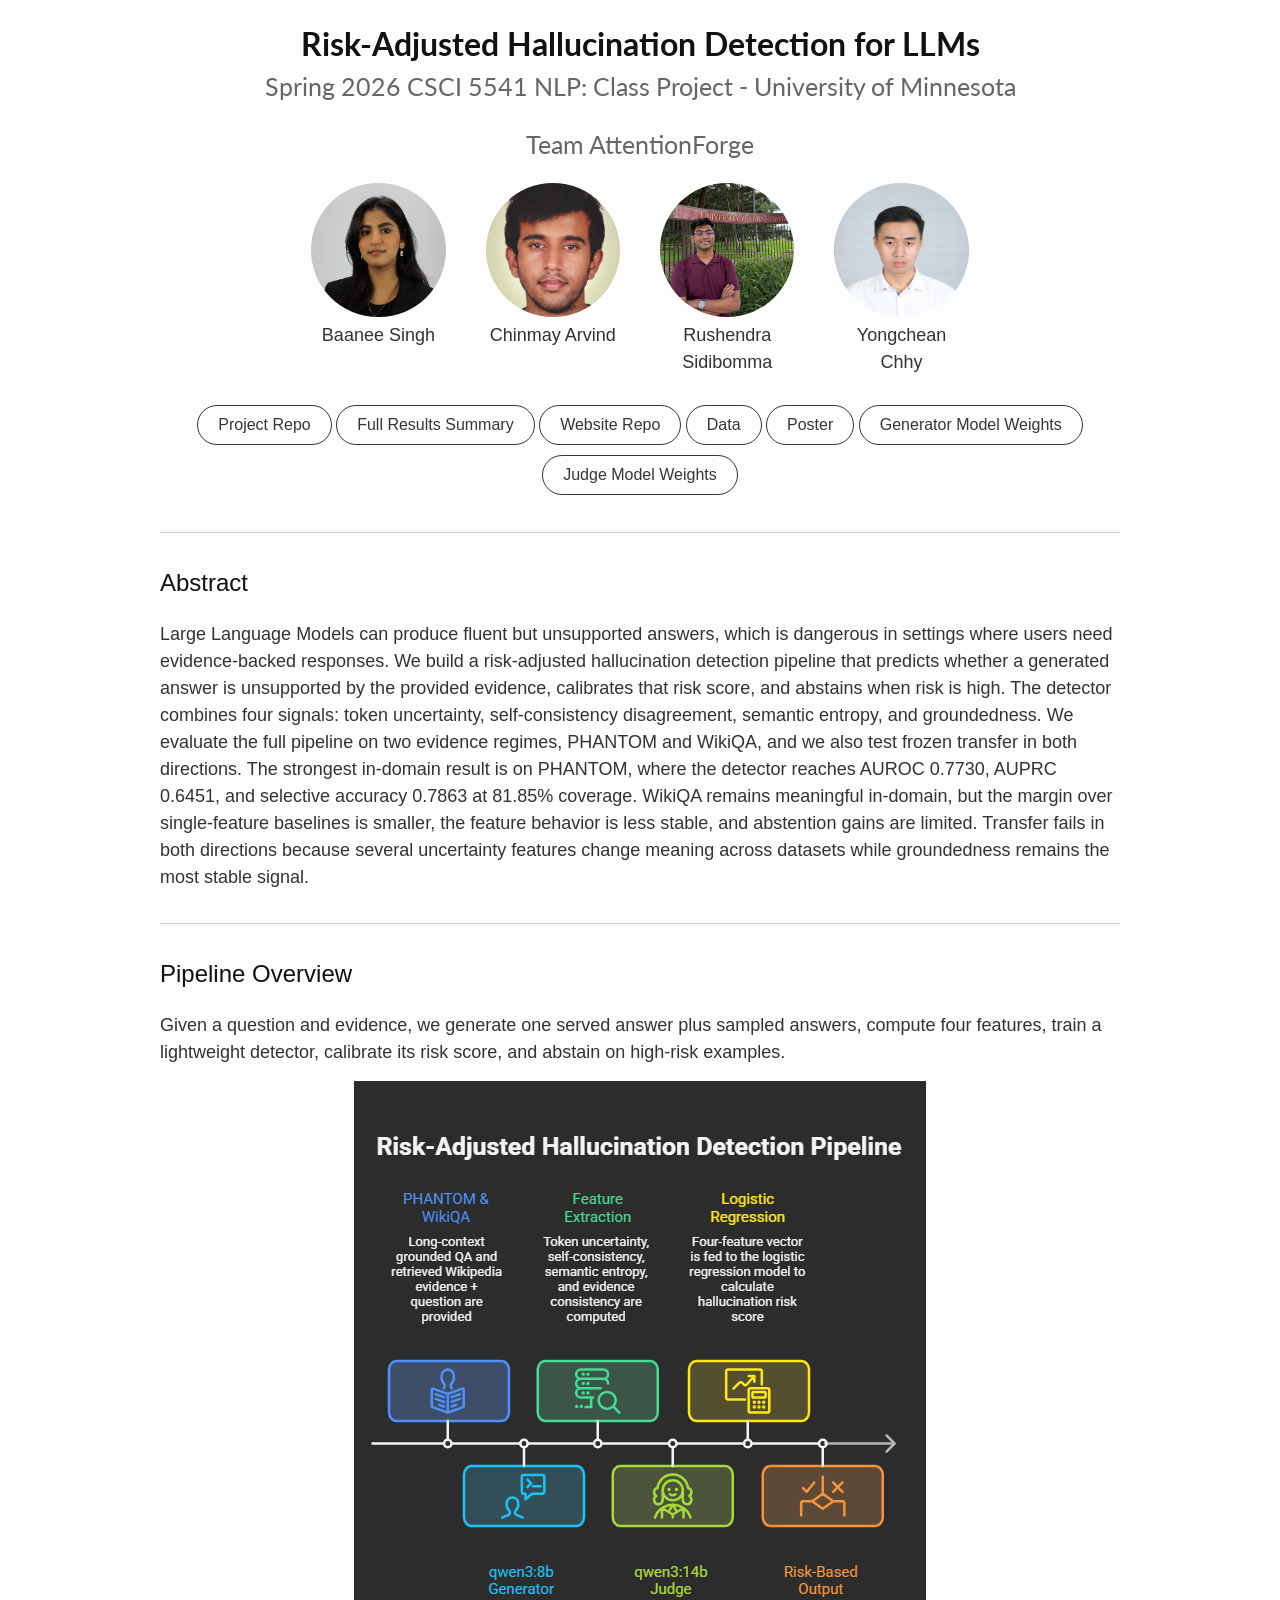
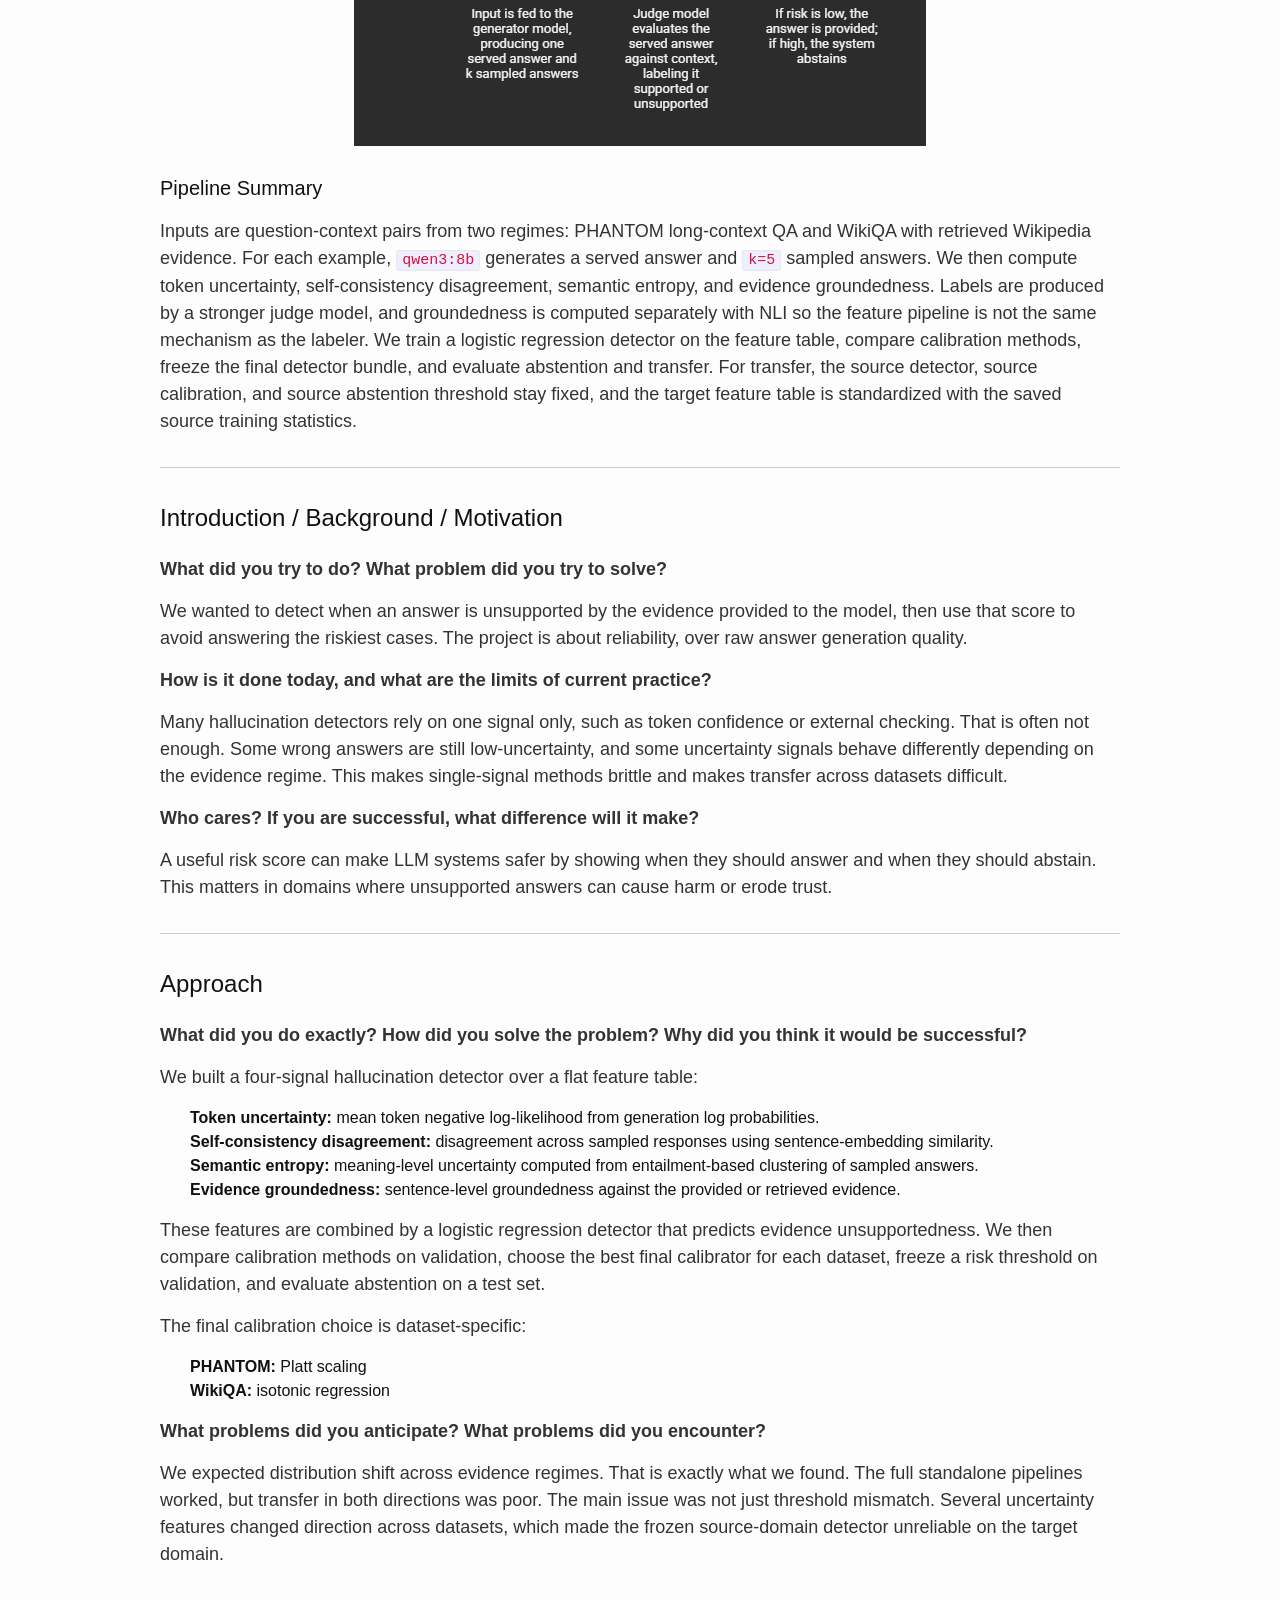
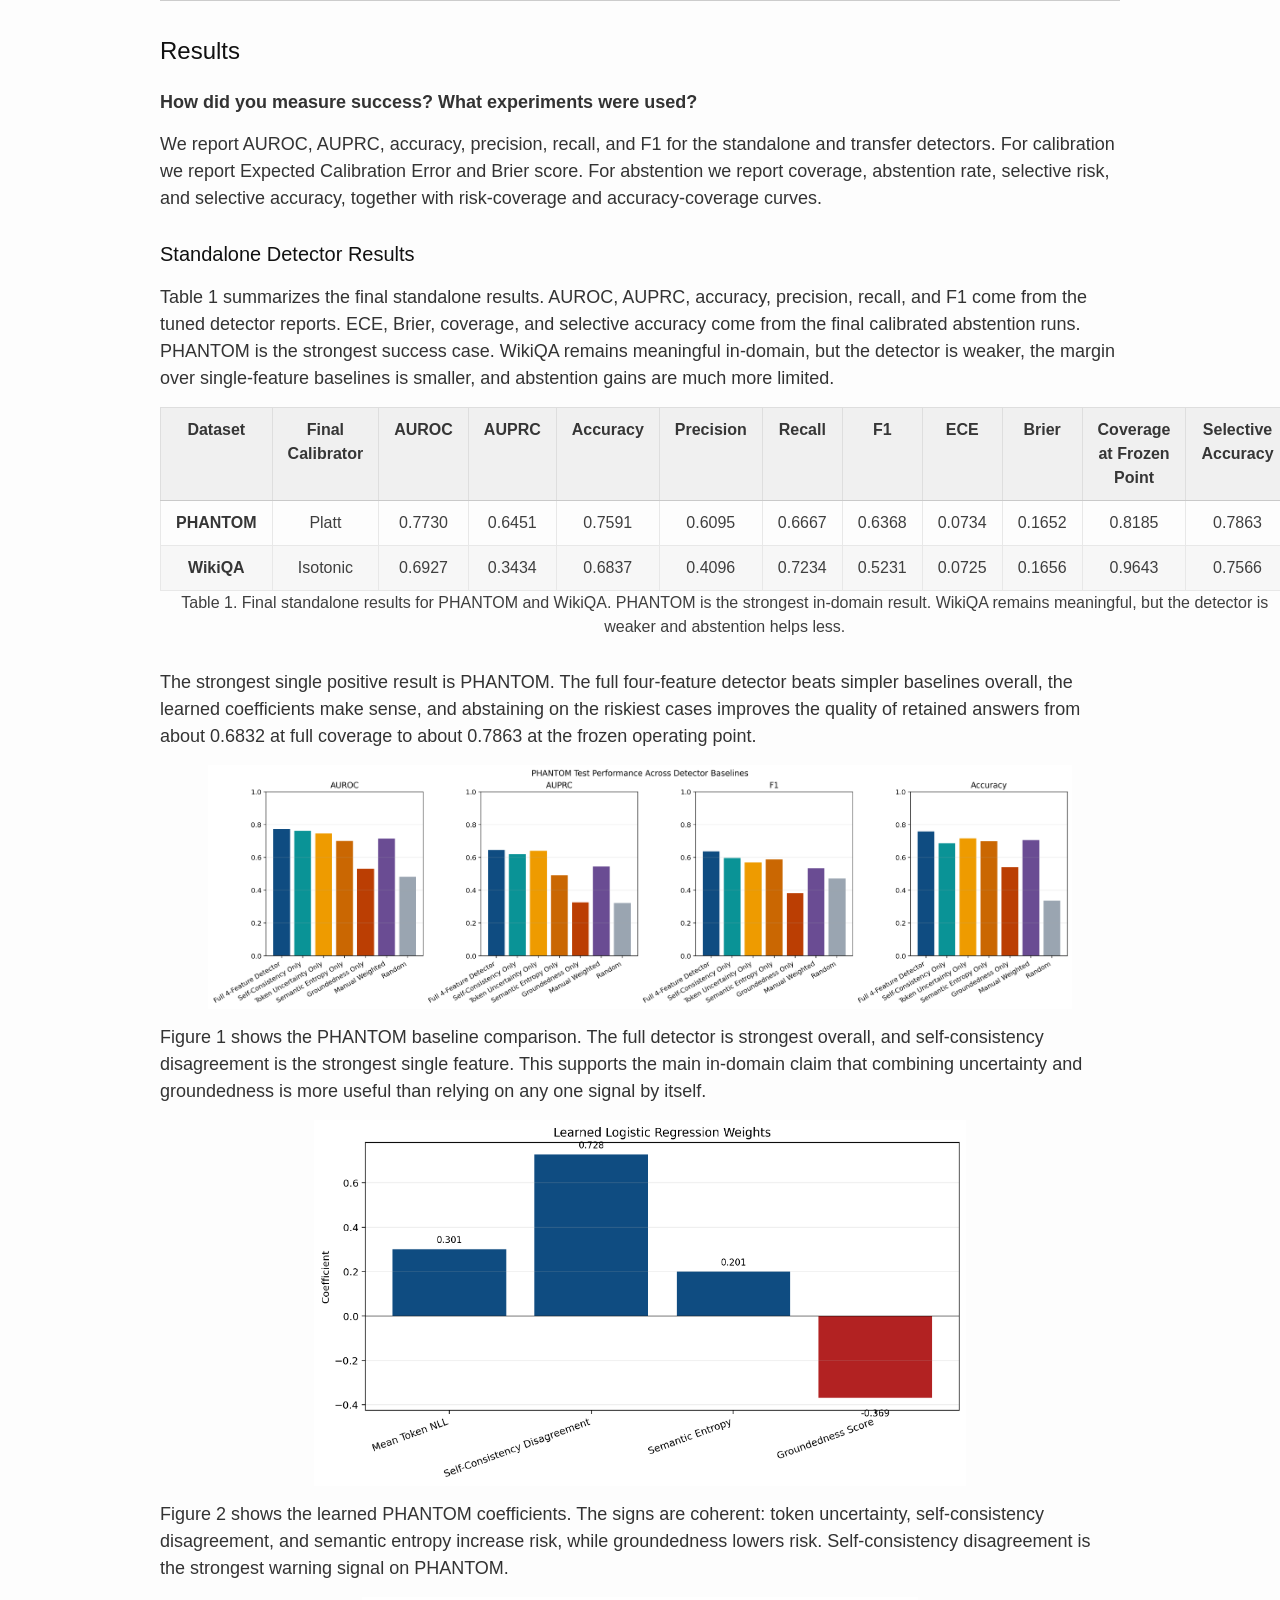
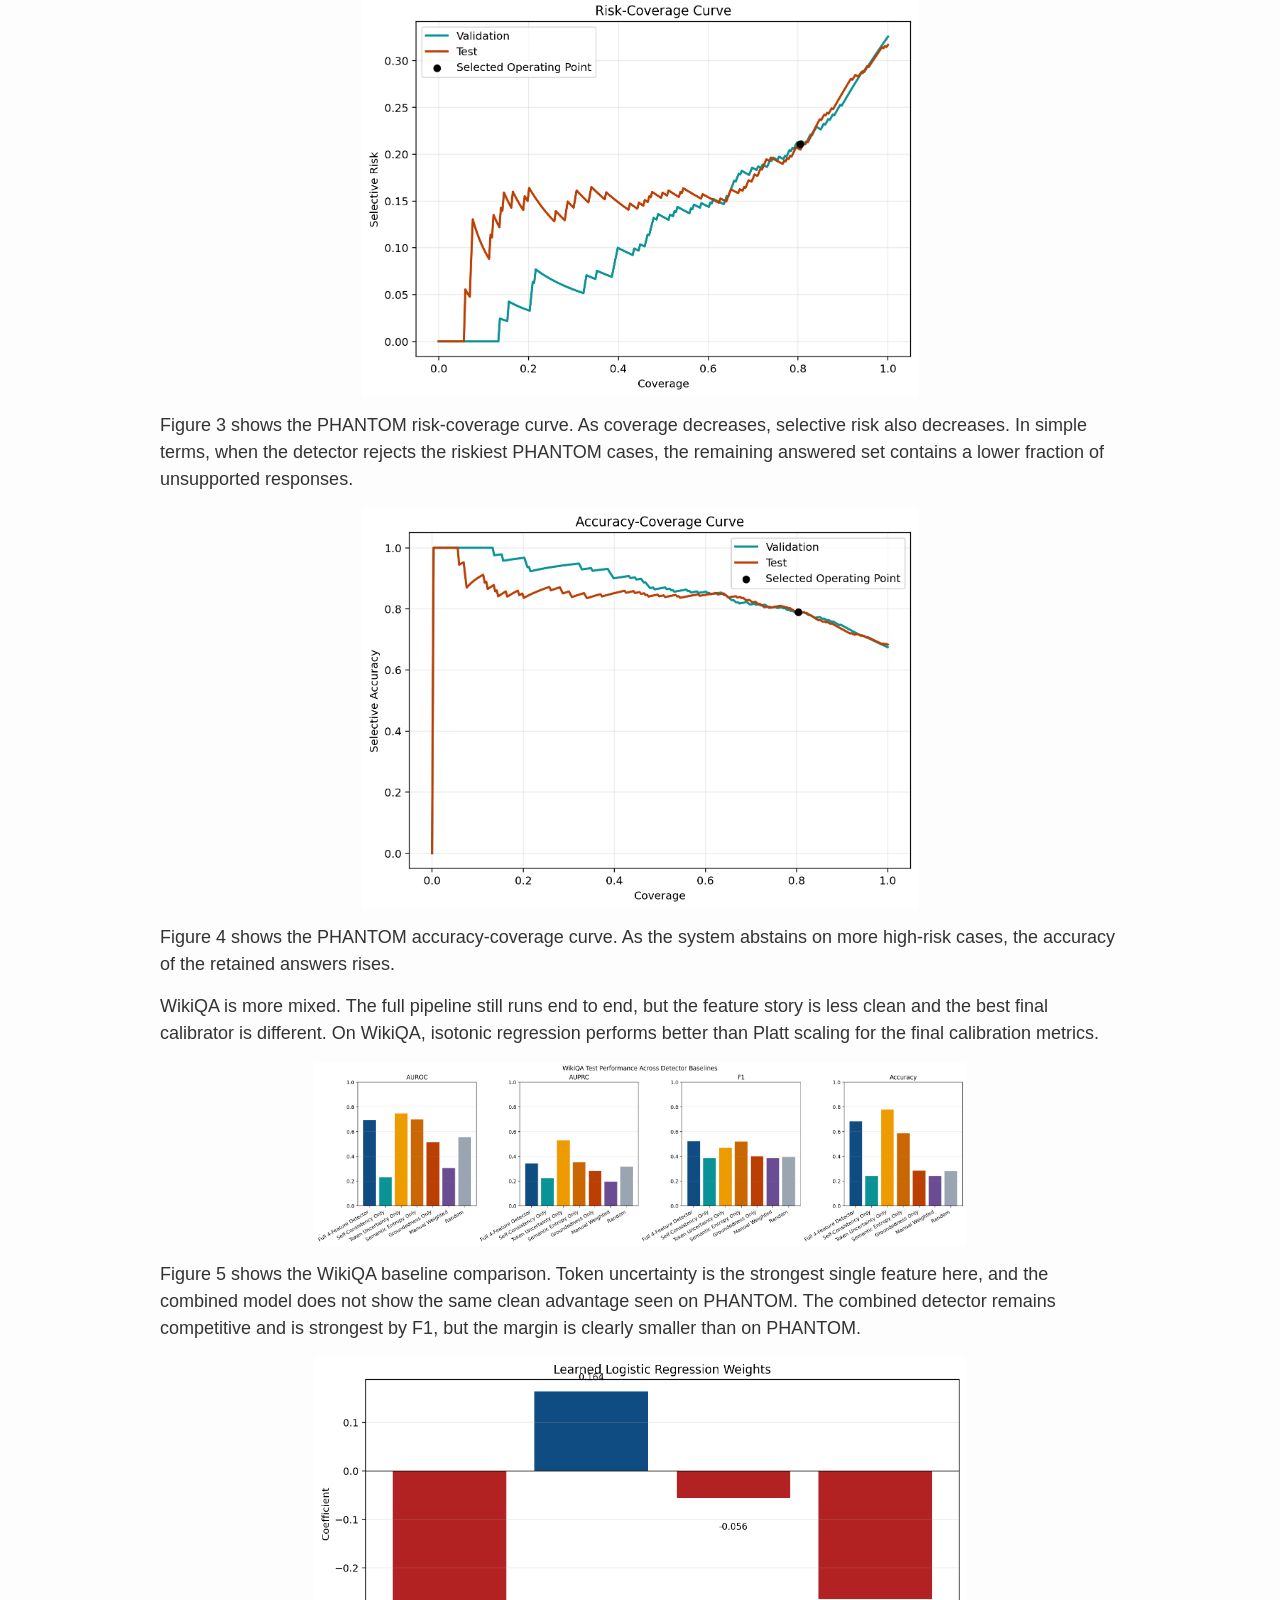
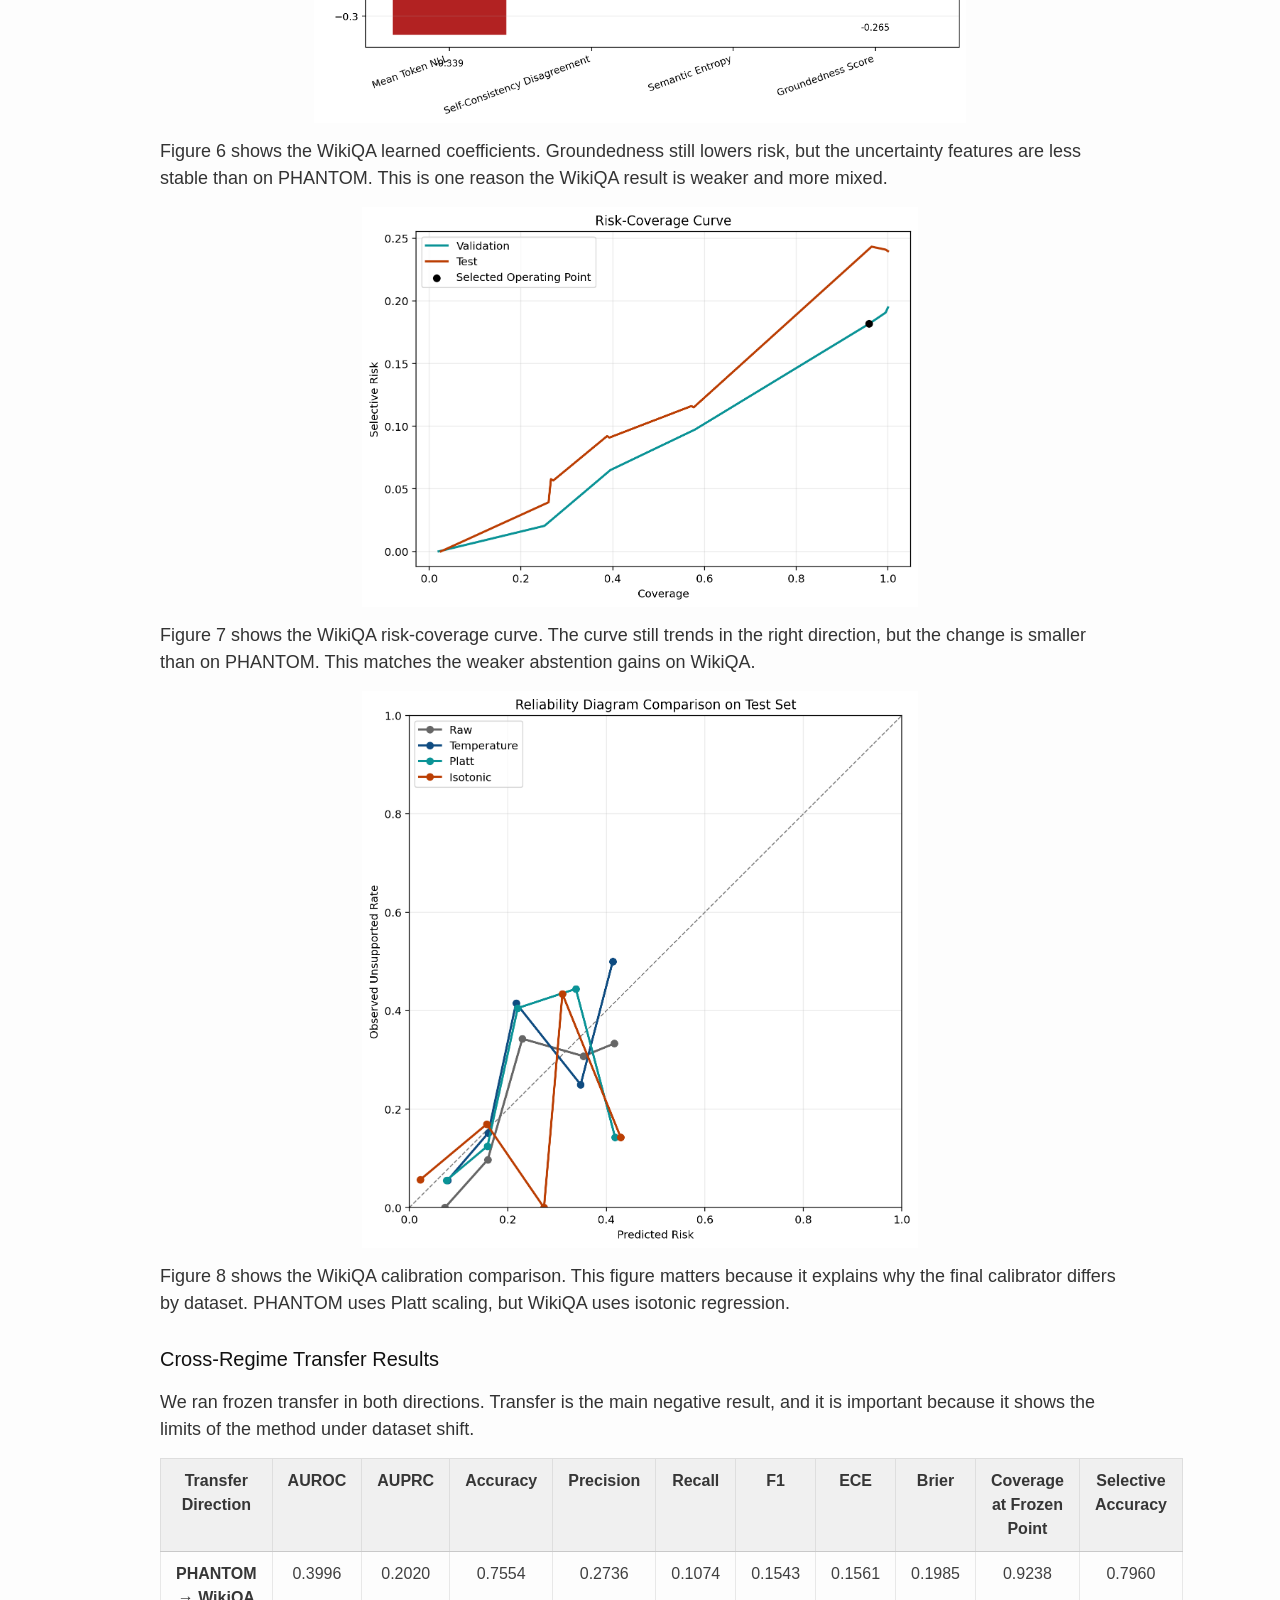
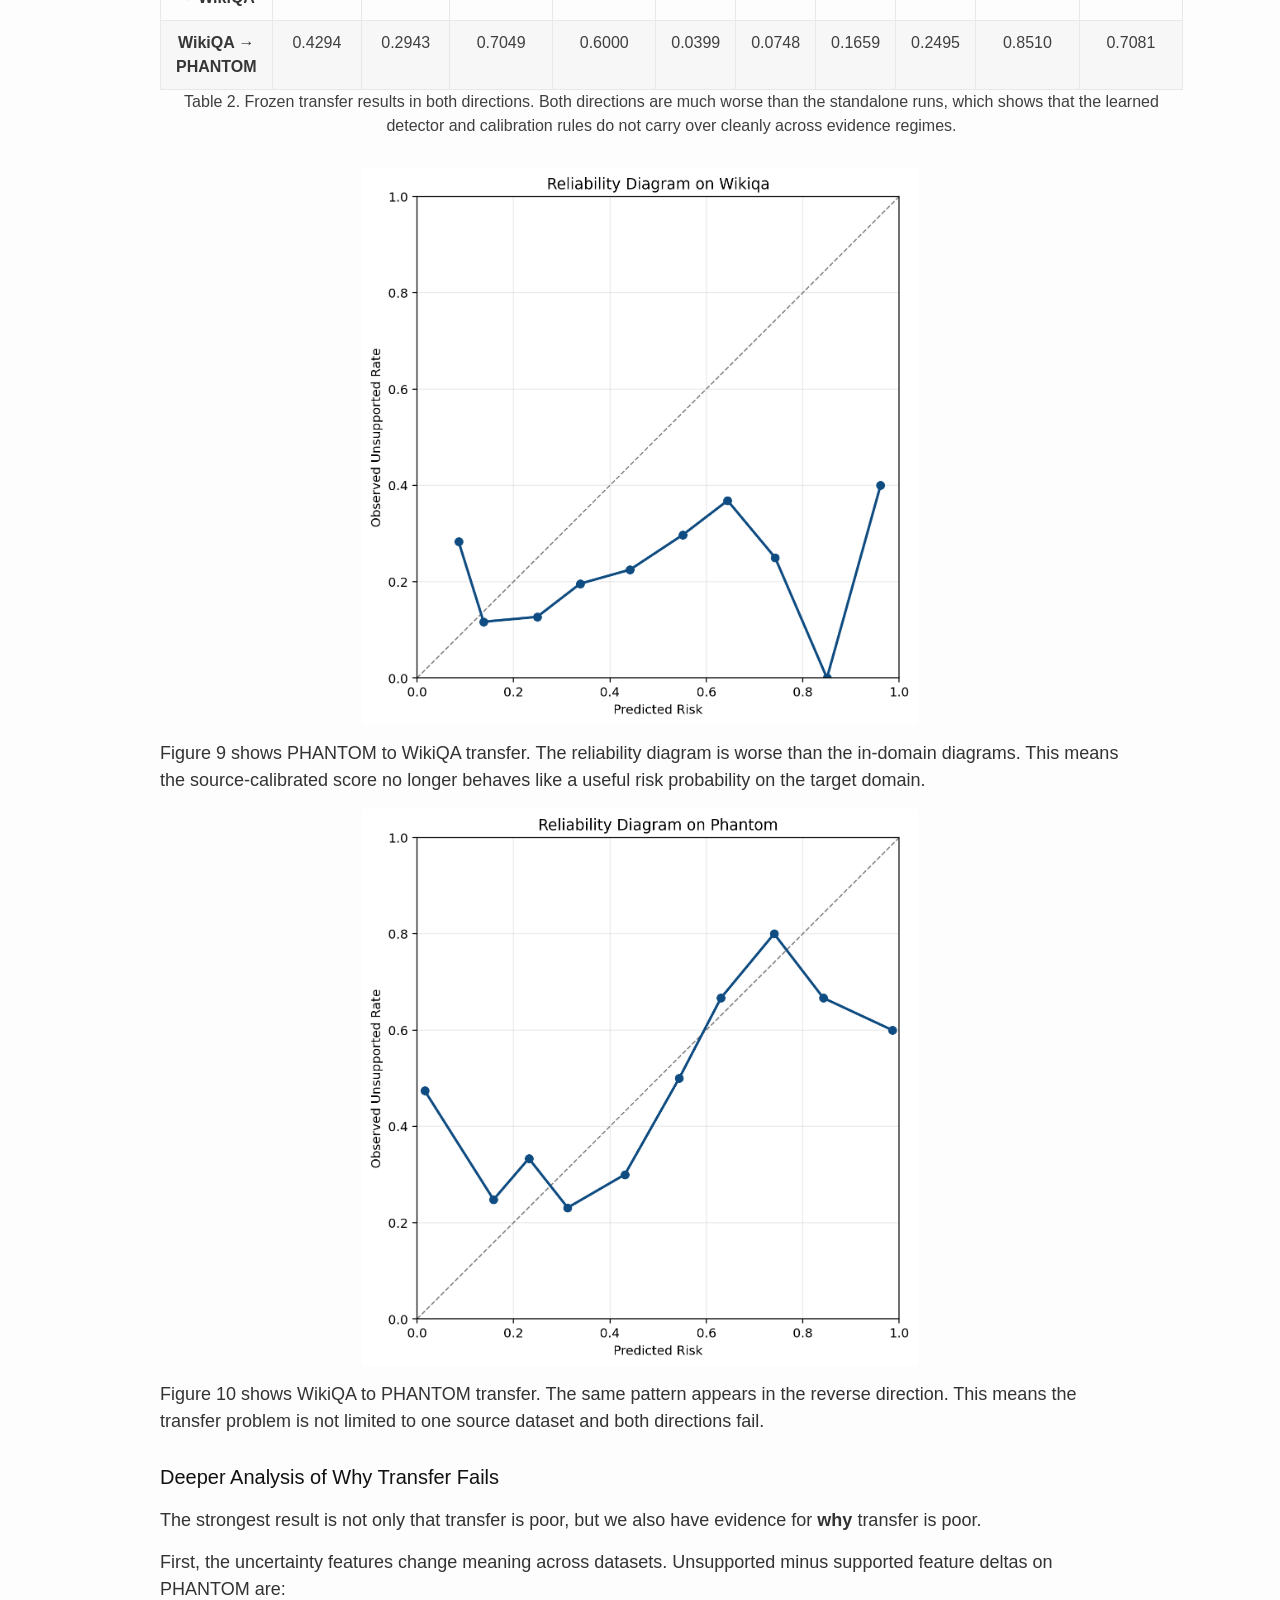
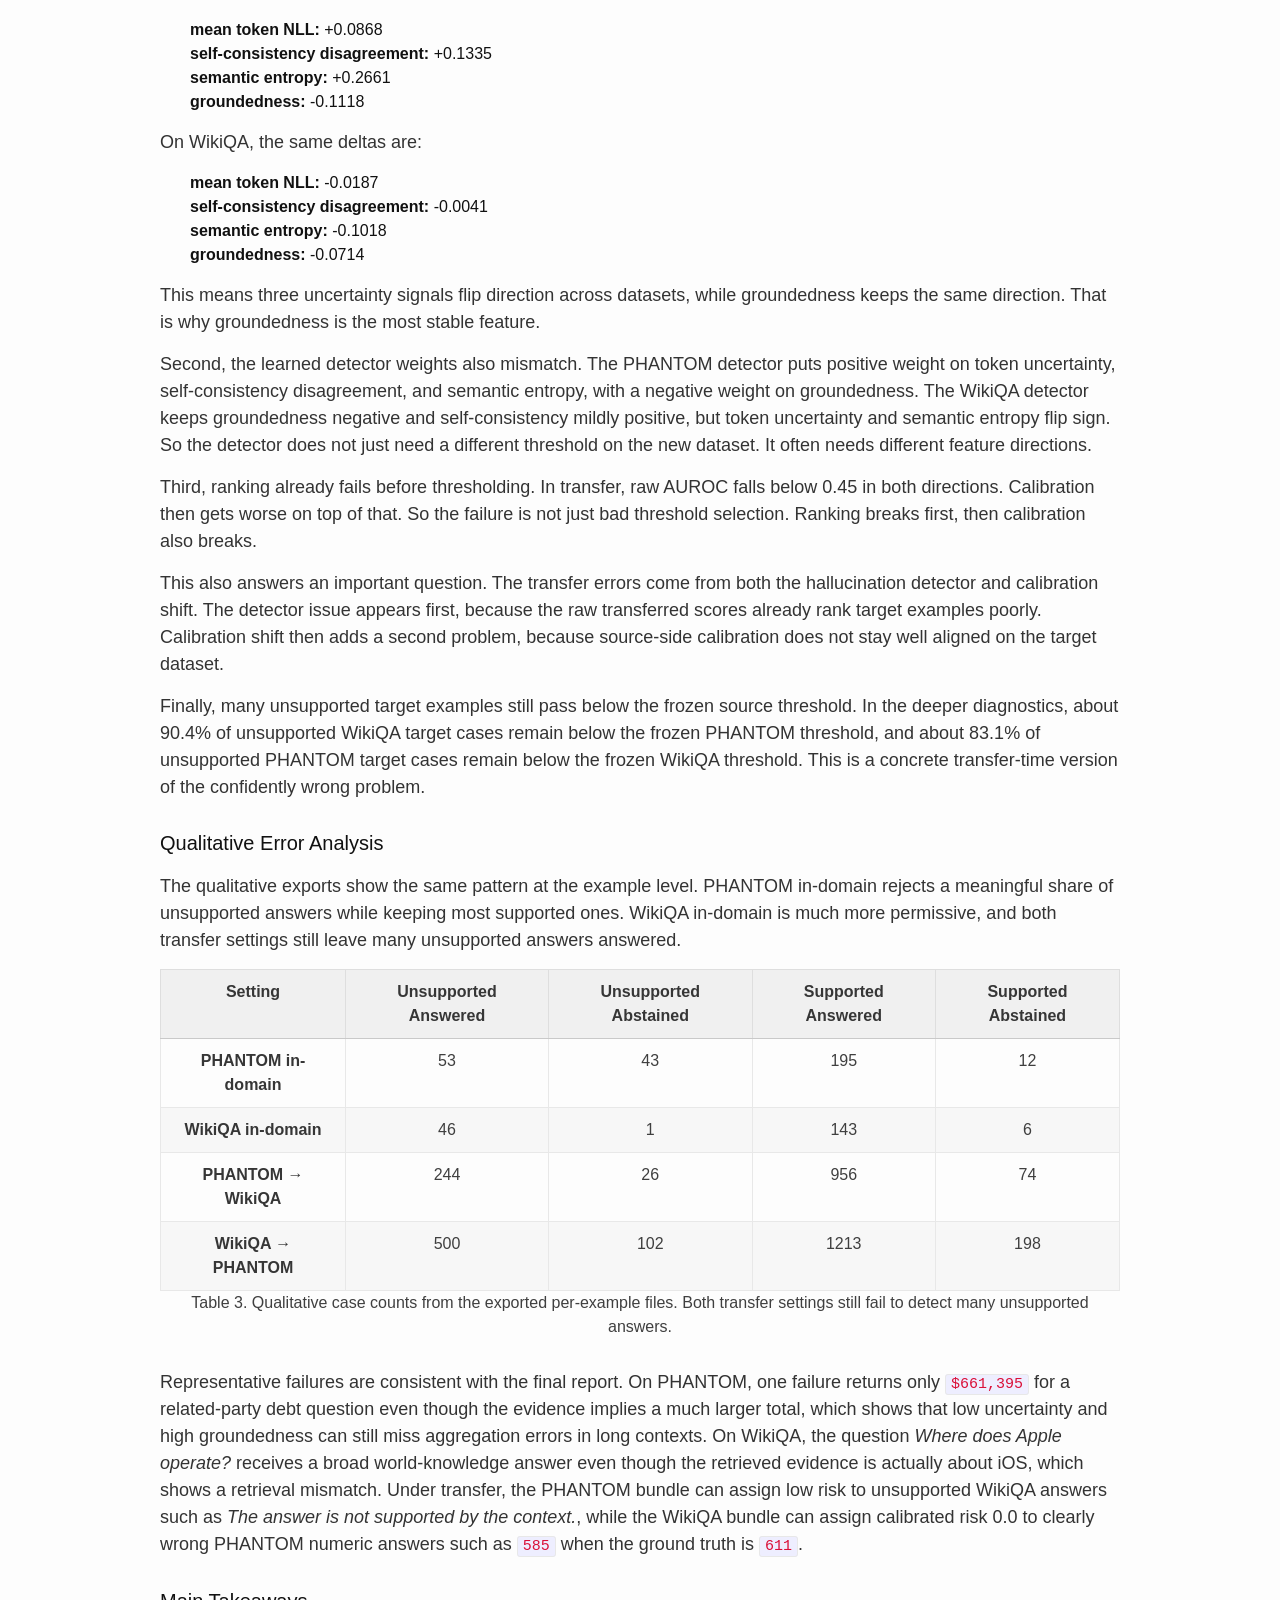
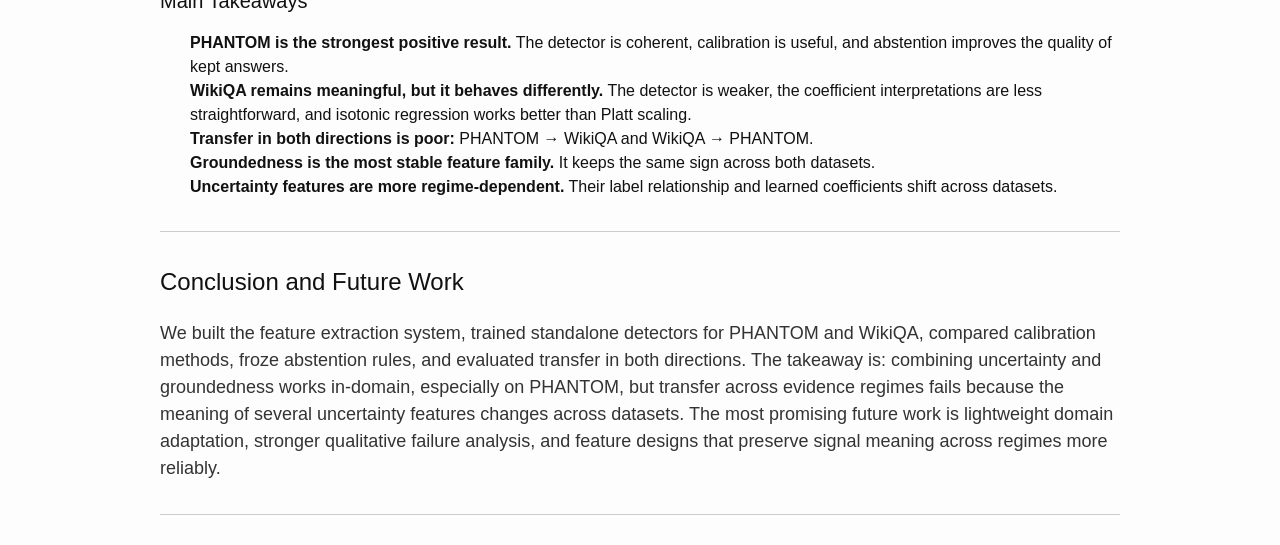
==== commit 8ca4b593: "Update website results and analysis" ====
--- a/index.html
+++ b/index.html
@@ -79,6 +79,15 @@
           </span>
           <span class="link-block">
             <a
+              href="https://github.com/chinmayarvind23/Risk-Adjusted-Hallucination-Detection/blob/main/results/FULL_RESULTS_SUMMARY.md"
+              target="_blank"
+              class="external-link button is-normal is-rounded is-dark is-outlined"
+            >
+              <span>Full Results Summary</span>
+            </a>
+          </span>
+          <span class="link-block">
+            <a
               href="https://github.com/baaneedeol/CSCI5541-webpage"
               target="_blank"
               class="external-link button is-normal is-rounded is-dark is-outlined"
@@ -132,7 +141,7 @@
 
     <h2 id="abstract">Abstract</h2>
     <p>
-      Large Language Models can produce fluent but unsupported answers, which is dangerous in settings where users need evidence-backed responses. We build a risk-adjusted hallucination detection pipeline that predicts whether a generated answer is unsupported by the provided evidence, calibrates that risk score, and abstains when risk is high. The detector combines four signals: token uncertainty, self-consistency disagreement, semantic entropy, and groundedness. We evaluate the full pipeline on two evidence regimes, PHANTOM and WikiQA, and we also test frozen transfer in both directions. The main result is that the standalone detector works best on PHANTOM, calibration and abstention are most useful on PHANTOM, and transfer fails in both directions because several uncertainty features change meaning across datasets while groundedness remains the most stable signal.
+      Large Language Models can produce fluent but unsupported answers, which is dangerous in settings where users need evidence-backed responses. We build a risk-adjusted hallucination detection pipeline that predicts whether a generated answer is unsupported by the provided evidence, calibrates that risk score, and abstains when risk is high. The detector combines four signals: token uncertainty, self-consistency disagreement, semantic entropy, and groundedness. We evaluate the full pipeline on two evidence regimes, PHANTOM and WikiQA, and we also test frozen transfer in both directions. The strongest in-domain result is on PHANTOM, where the detector reaches AUROC 0.7730, AUPRC 0.6451, and selective accuracy 0.7863 at 81.85% coverage. WikiQA remains meaningful in-domain, but the margin over single-feature baselines is smaller, the feature behavior is less stable, and abstention gains are limited. Transfer fails in both directions because several uncertainty features change meaning across datasets while groundedness remains the most stable signal.
     </p>
 
     <hr>
@@ -148,7 +157,7 @@
     <h3 id="pipeline-summary">Pipeline Summary</h3>
 
     <p>
-      Inputs are question-context pairs from two regimes: PHANTOM long-context QA and WikiQA with retrieved Wikipedia evidence. For each example, <code>qwen3:8b</code> generates a served answer and <code>k=5</code> sampled answers. We then compute token uncertainty, self-consistency disagreement, semantic entropy, and evidence consistency. Labels are produced by a stronger judge model, and groundedness is computed separately with NLI so the feature pipeline is not the same mechanism as the labeler. We train a logistic regression detector on the feature table, compare calibration methods, freeze the final detector bundle, and evaluate abstention and transfer.
+      Inputs are question-context pairs from two regimes: PHANTOM long-context QA and WikiQA with retrieved Wikipedia evidence. For each example, <code>qwen3:8b</code> generates a served answer and <code>k=5</code> sampled answers. We then compute token uncertainty, self-consistency disagreement, semantic entropy, and evidence groundedness. Labels are produced by a stronger judge model, and groundedness is computed separately with NLI so the feature pipeline is not the same mechanism as the labeler. We train a logistic regression detector on the feature table, compare calibration methods, freeze the final detector bundle, and evaluate abstention and transfer. For transfer, the source detector, source calibration, and source abstention threshold stay fixed, and the target feature table is standardized with the saved source training statistics.
     </p>
 
     <hr>
@@ -191,7 +200,7 @@
       <li><b>Token uncertainty:</b> mean token negative log-likelihood from generation log probabilities.</li>
       <li><b>Self-consistency disagreement:</b> disagreement across sampled responses using sentence-embedding similarity.</li>
       <li><b>Semantic entropy:</b> meaning-level uncertainty computed from entailment-based clustering of sampled answers.</li>
-      <li><b>Evidence consistency:</b> sentence-level groundedness against the provided or retrieved evidence.</li>
+      <li><b>Evidence groundedness:</b> sentence-level groundedness against the provided or retrieved evidence.</li>
     </ul>
 
     <p>
@@ -228,7 +237,7 @@
     <h3 id="standalone-results">Standalone Detector Results</h3>
 
     <p>
-      Table 1 summarizes the final standalone results. AUROC, AUPRC, accuracy, precision, recall, and F1 come from the tuned detector reports. ECE, Brier, coverage, and selective accuracy come from the final calibrated abstention runs. The PHANTOM detector is the strongest success case. WikiQA still supports the full pipeline, but the detector is weaker, the learned weights are less intuitive, and the abstention gains are much smaller.
+      Table 1 summarizes the final standalone results. AUROC, AUPRC, accuracy, precision, recall, and F1 come from the tuned detector reports. ECE, Brier, coverage, and selective accuracy come from the final calibrated abstention runs. PHANTOM is the strongest success case. WikiQA remains meaningful in-domain, but the detector is weaker, the margin over single-feature baselines is smaller, and abstention gains are much more limited.
     </p>
 
     <table class="results-table">
@@ -278,7 +287,7 @@
           <td style="text-align: center">0.7566</td>
         </tr>
       </tbody>
-      <caption>Table 1. Final standalone results for PHANTOM and WikiQA. PHANTOM is the strongest in-domain result. WikiQA still supports the pipeline, but the detector is weaker and abstention helps less.</caption>
+      <caption>Table 1. Final standalone results for PHANTOM and WikiQA. PHANTOM is the strongest in-domain result. WikiQA remains meaningful, but the detector is weaker and abstention helps less.</caption>
     </table>
 
     <p>
@@ -310,13 +319,13 @@
     </p>
 
     <p>
-      WikiQA is more mixed. The full pipeline still runs end to end, but the feature story is less clean, and the best final calibrator is different. On WikiQA, isotonic regression performs better than Platt scaling for the final calibration metrics.
+      WikiQA is more mixed. The full pipeline still runs end to end, but the feature story is less clean and the best final calibrator is different. On WikiQA, isotonic regression performs better than Platt scaling for the final calibration metrics.
     </p>
 
     <p class="sys-img result-figure"><img src="./files/wikiqa_1300_baseline_metric_bars.png?v=20260423" alt="WikiQA baseline comparison"></p>
 
     <p>
-      Figure 5 shows the WikiQA baseline comparison. Token uncertainty is the strongest single feature here, and the combined model does not show the same clean advantage seen on PHANTOM. That is one sign that WikiQA is the harder regime.
+      Figure 5 shows the WikiQA baseline comparison. Token uncertainty is the strongest single feature here, and the combined model does not show the same clean advantage seen on PHANTOM. The combined detector remains competitive and is strongest by F1, but the margin is clearly smaller than on PHANTOM.
     </p>
 
     <p class="sys-img result-figure"><img src="./files/wikiqa_1300_tuned_logreg_coefficients.png?v=20260423" alt="WikiQA learned coefficients"></p>
@@ -439,7 +448,7 @@
     </p>
 
     <p>
-      Third, ranking already fails before thresholding. In transfer, raw AUROC falls below 0.45 in both directions. Calibration then gets worse on top of that. In both transfer directions, the calibrated ECE and Brier score are worse than the raw transferred values. So the failure is not just bad threshold selection. Ranking breaks first, then calibration also breaks.
+      Third, ranking already fails before thresholding. In transfer, raw AUROC falls below 0.45 in both directions. Calibration then gets worse on top of that. So the failure is not just bad threshold selection. Ranking breaks first, then calibration also breaks.
     </p>
 
     <p>
@@ -448,14 +457,67 @@
 
     <p>
       Finally, many unsupported target examples still pass below the frozen source threshold. In the deeper diagnostics, about 90.4% of unsupported WikiQA target cases remain below the frozen PHANTOM threshold, and about 83.1% of unsupported PHANTOM target cases remain below the frozen WikiQA threshold. This is a concrete transfer-time version of the confidently wrong problem.
+    </p>
+
+    <h3 id="qualitative-analysis">Qualitative Error Analysis</h3>
+
+    <p>
+      The qualitative exports show the same pattern at the example level. PHANTOM in-domain rejects a meaningful share of unsupported answers while keeping most supported ones. WikiQA in-domain is much more permissive, and both transfer settings still leave many unsupported answers answered.
+    </p>
+
+    <table class="results-table">
+      <thead>
+        <tr>
+          <th style="text-align: center"><strong>Setting</strong></th>
+          <th style="text-align: center"><strong>Unsupported Answered</strong></th>
+          <th style="text-align: center"><strong>Unsupported Abstained</strong></th>
+          <th style="text-align: center"><strong>Supported Answered</strong></th>
+          <th style="text-align: center"><strong>Supported Abstained</strong></th>
+        </tr>
+      </thead>
+      <tbody>
+        <tr>
+          <td style="text-align: center"><strong>PHANTOM in-domain</strong></td>
+          <td style="text-align: center">53</td>
+          <td style="text-align: center">43</td>
+          <td style="text-align: center">195</td>
+          <td style="text-align: center">12</td>
+        </tr>
+        <tr>
+          <td style="text-align: center"><strong>WikiQA in-domain</strong></td>
+          <td style="text-align: center">46</td>
+          <td style="text-align: center">1</td>
+          <td style="text-align: center">143</td>
+          <td style="text-align: center">6</td>
+        </tr>
+        <tr>
+          <td style="text-align: center"><strong>PHANTOM → WikiQA</strong></td>
+          <td style="text-align: center">244</td>
+          <td style="text-align: center">26</td>
+          <td style="text-align: center">956</td>
+          <td style="text-align: center">74</td>
+        </tr>
+        <tr>
+          <td style="text-align: center"><strong>WikiQA → PHANTOM</strong></td>
+          <td style="text-align: center">500</td>
+          <td style="text-align: center">102</td>
+          <td style="text-align: center">1213</td>
+          <td style="text-align: center">198</td>
+        </tr>
+      </tbody>
+      <caption>Table 3. Qualitative case counts from the exported per-example files. Both transfer settings still fail to detect many unsupported answers.</caption>
+    </table>
+
+    <p>
+      Representative failures are consistent with the final report. On PHANTOM, one failure returns only <code>$661,395</code> for a related-party debt question even though the evidence implies a much larger total, which shows that low uncertainty and high groundedness can still miss aggregation errors in long contexts. On WikiQA, the question <i>Where does Apple operate?</i> receives a broad world-knowledge answer even though the retrieved evidence is actually about iOS, which shows a retrieval mismatch. Under transfer, the PHANTOM bundle can assign low risk to unsupported WikiQA answers such as <i>The answer is not supported by the context.</i>, while the WikiQA bundle can assign calibrated risk 0.0 to clearly wrong PHANTOM numeric answers such as <code>585</code> when the ground truth is <code>611</code>.
     </p>
 
     <h3 id="main-takeaways">Main Takeaways</h3>
 
     <ul>
       <li><b>PHANTOM is the strongest positive result.</b> The detector is coherent, calibration is useful, and abstention improves the quality of kept answers.</li>
-      <li><b>WikiQA still supports the pipeline, but it behaves differently.</b> The detector is weaker, the coefficient interpretations are less straightforward, and isotonic regression works better than Platt scaling.</li>
-      <li><b>Transfer in both directions is poor:</b> PHANTOM -> WikiQA and WikiQA -> PHANTOM.</li>
+      <li><b>WikiQA remains meaningful, but it behaves differently.</b> The detector is weaker, the coefficient interpretations are less straightforward, and isotonic regression works better than Platt scaling.</li>
+      <li><b>Transfer in both directions is poor:</b> PHANTOM → WikiQA and WikiQA → PHANTOM.</li>
       <li><b>Groundedness is the most stable feature family.</b> It keeps the same sign across both datasets.</li>
       <li><b>Uncertainty features are more regime-dependent.</b> Their label relationship and learned coefficients shift across datasets.</li>
     </ul>
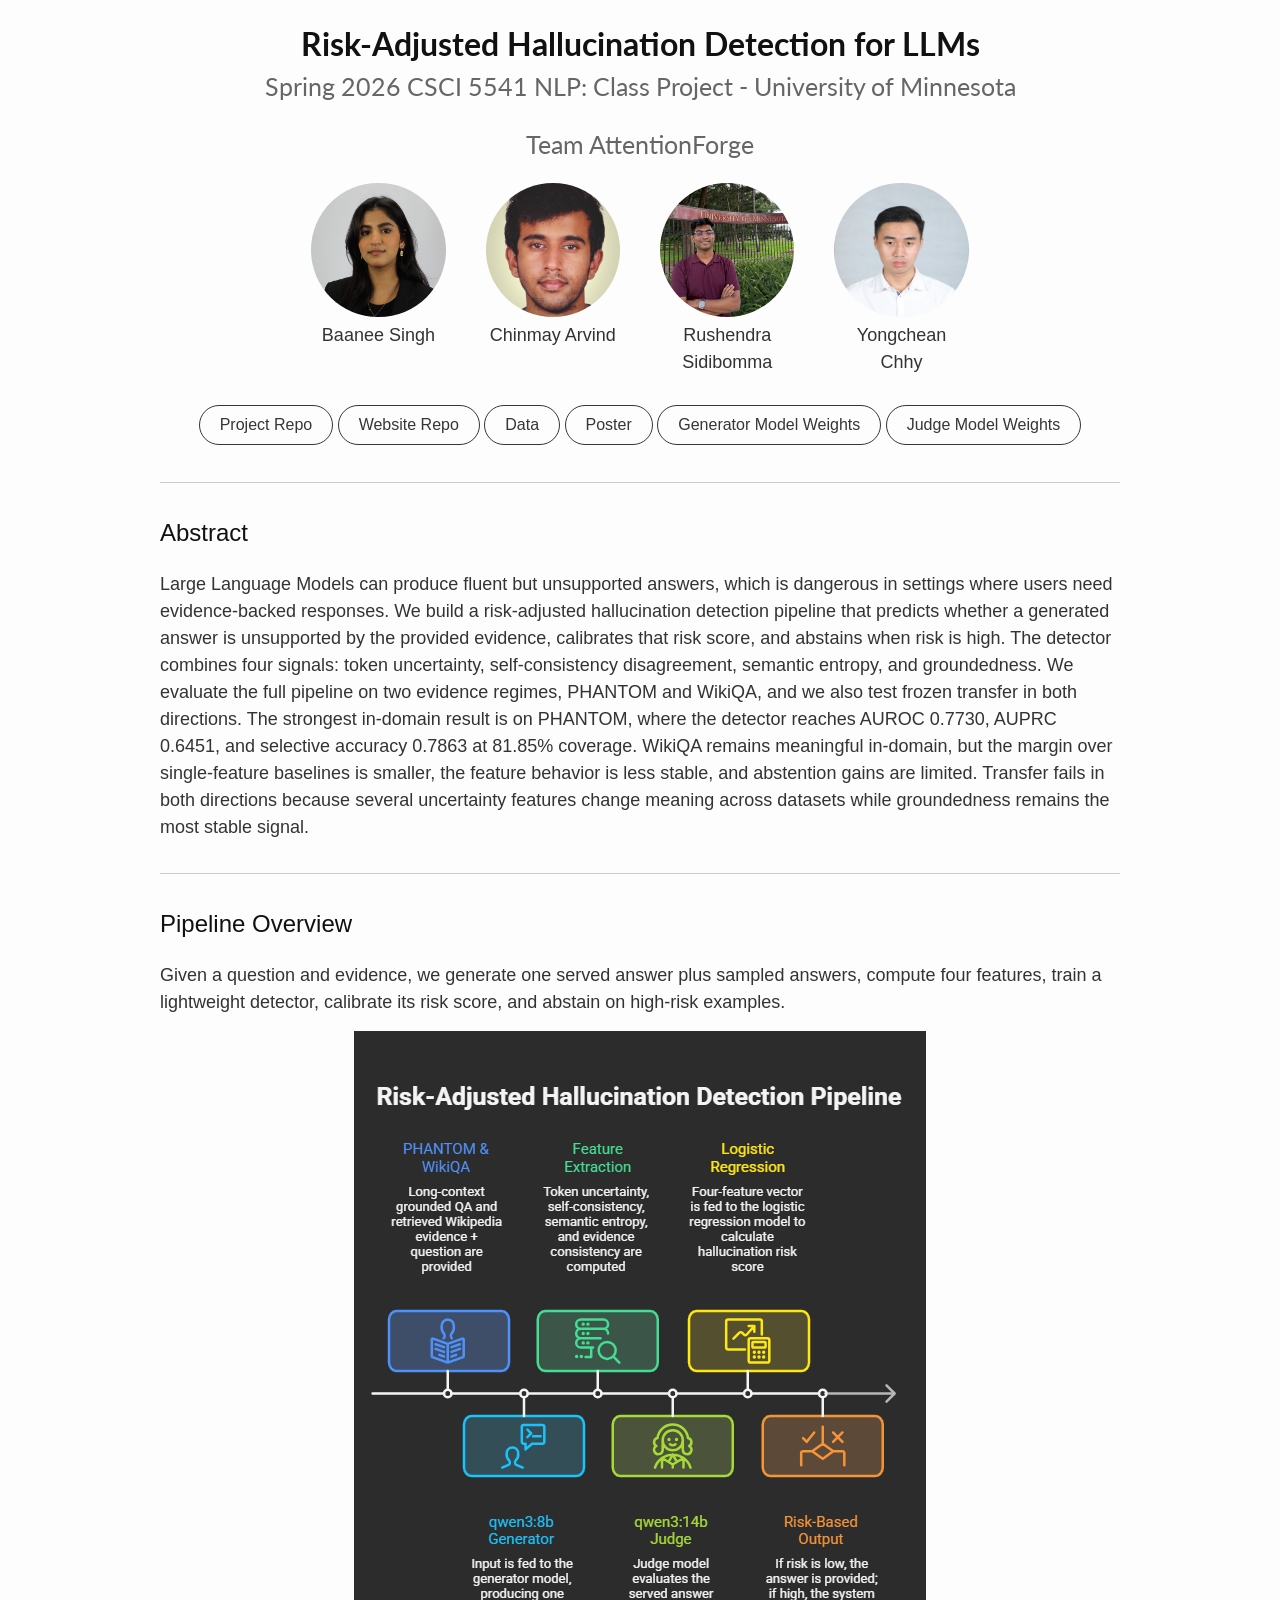
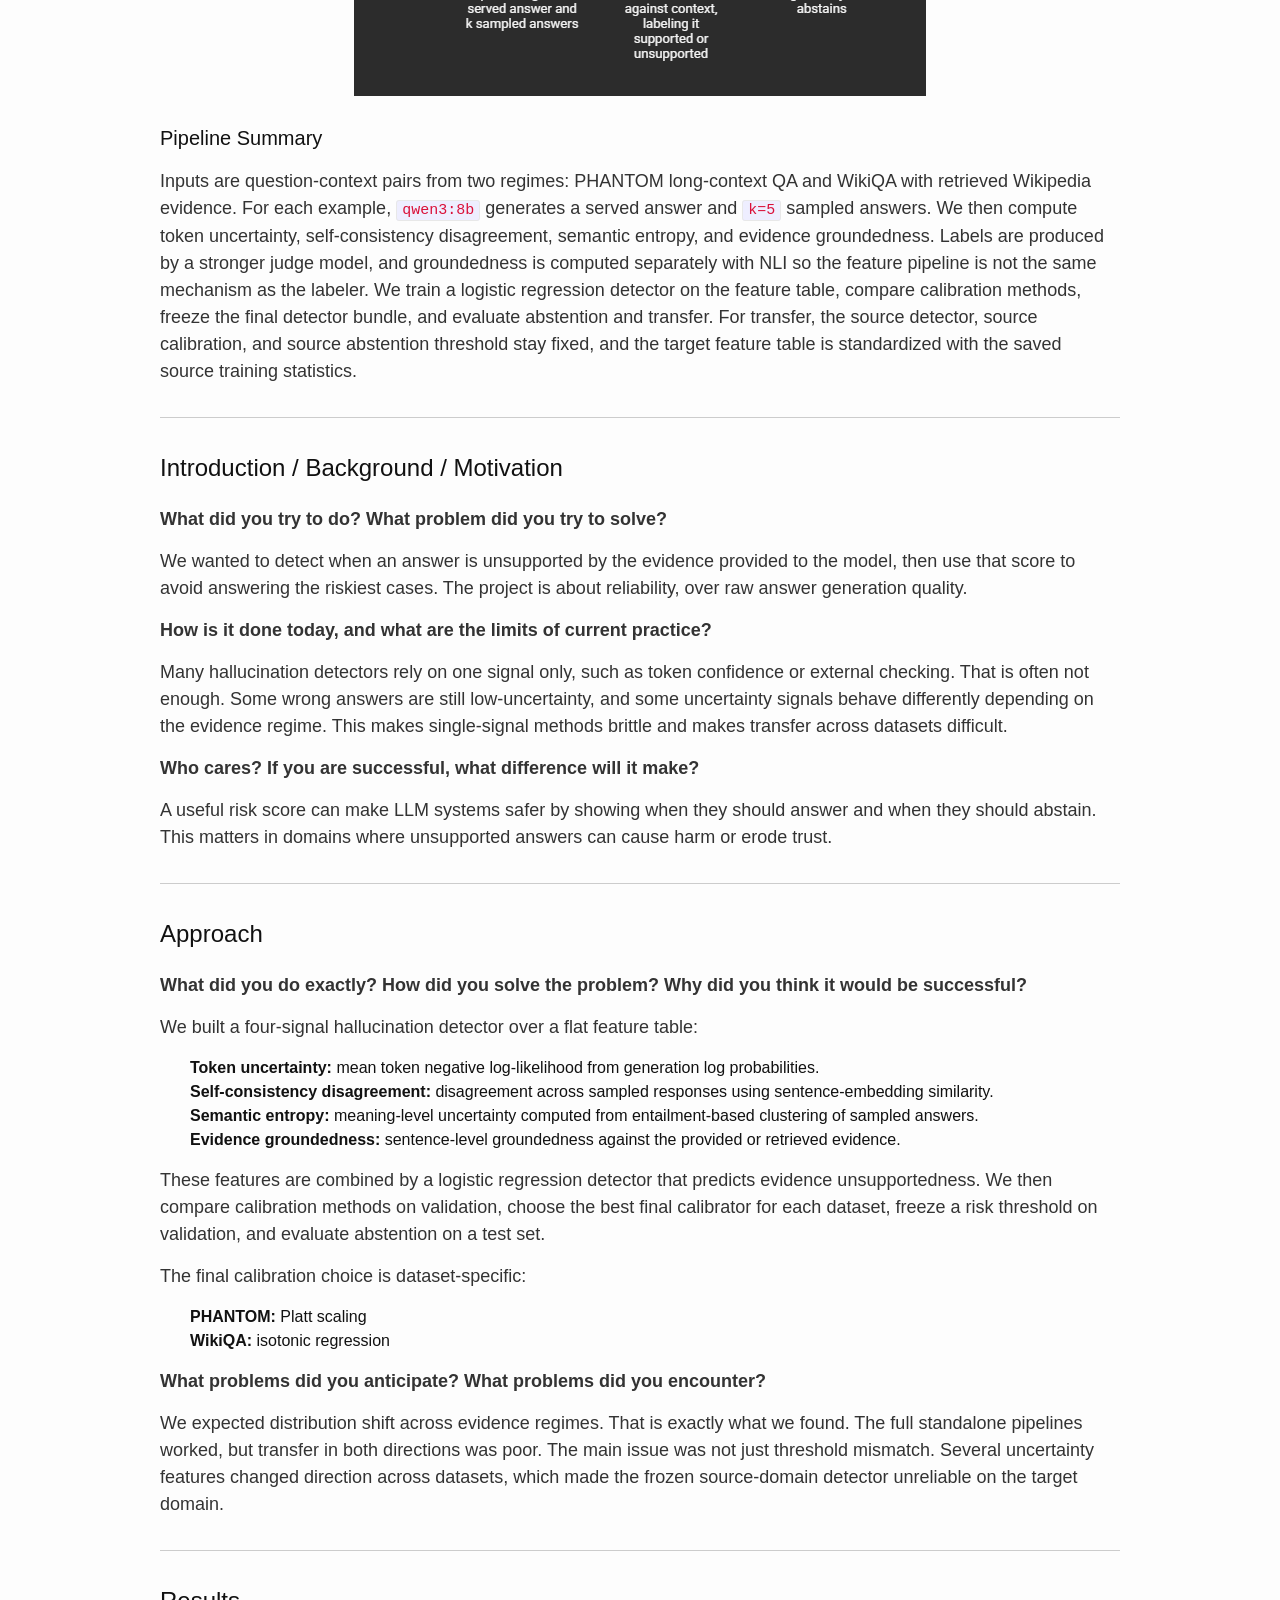
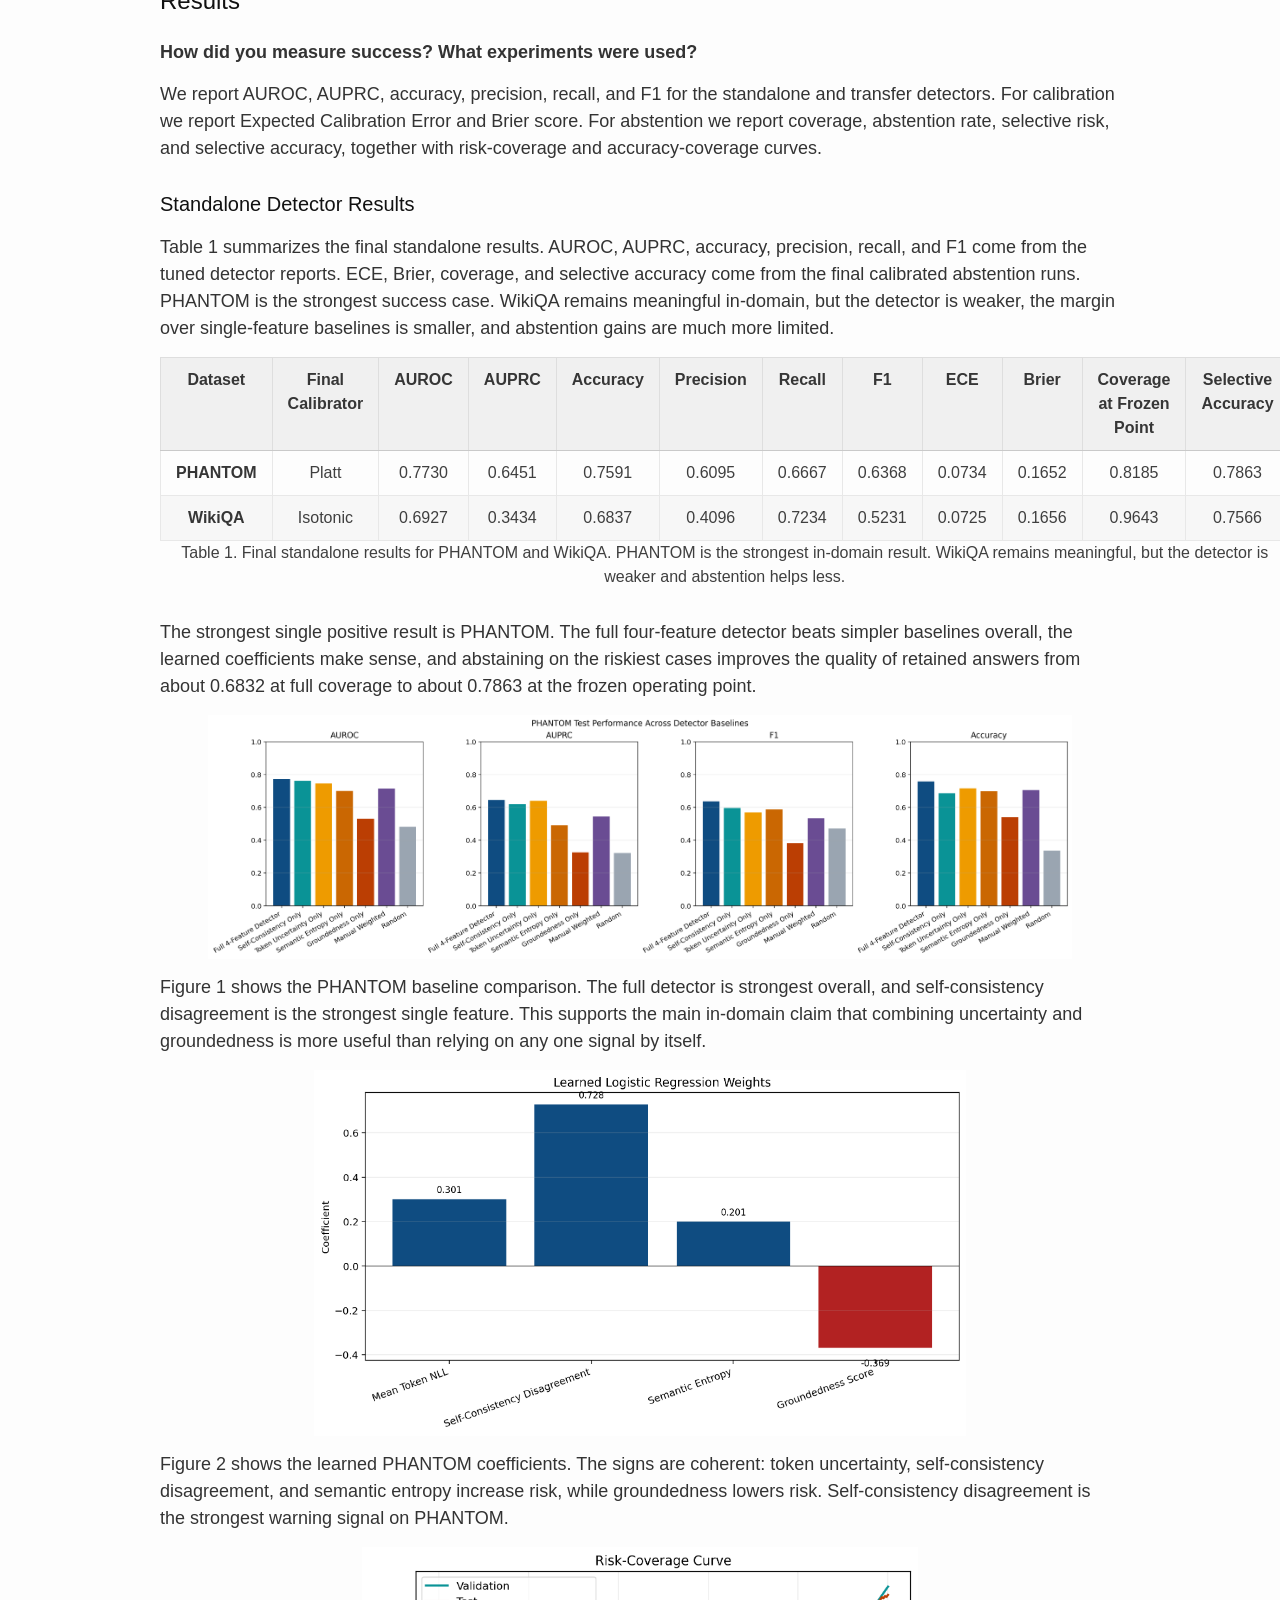
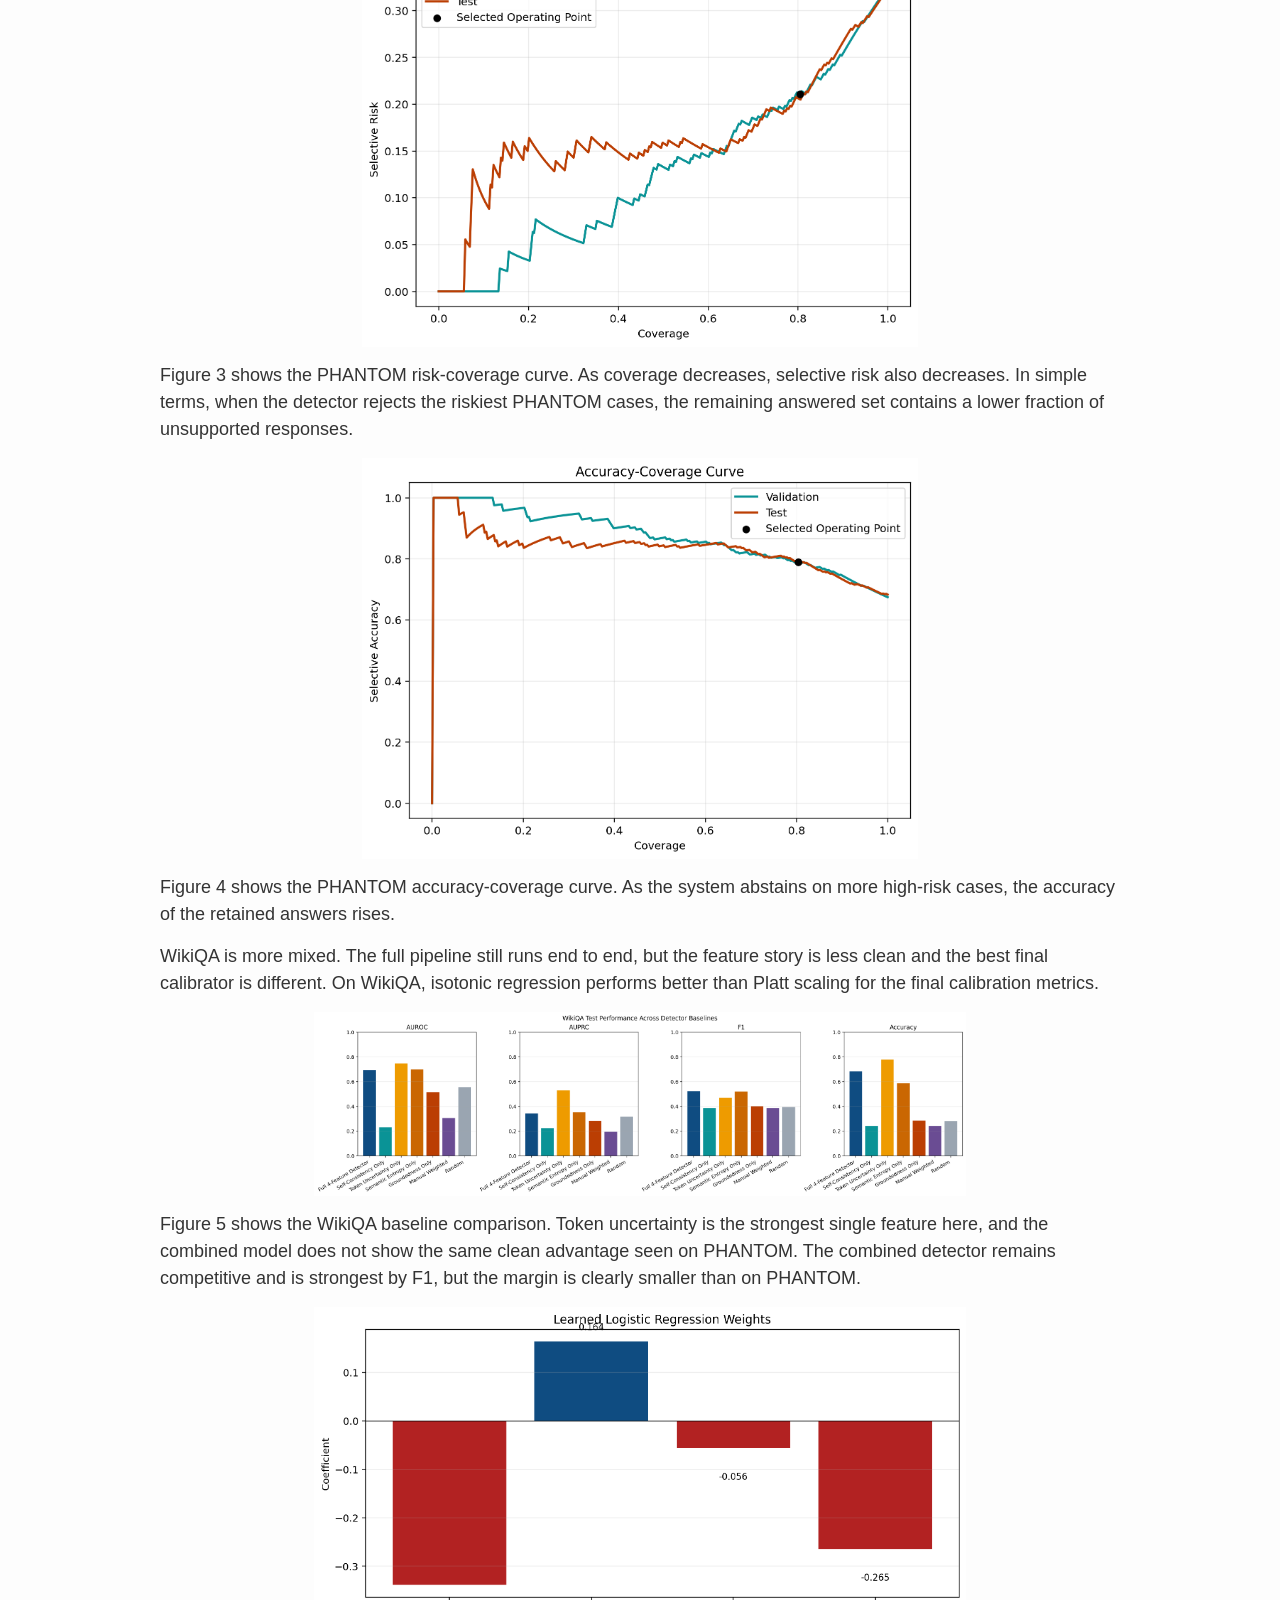
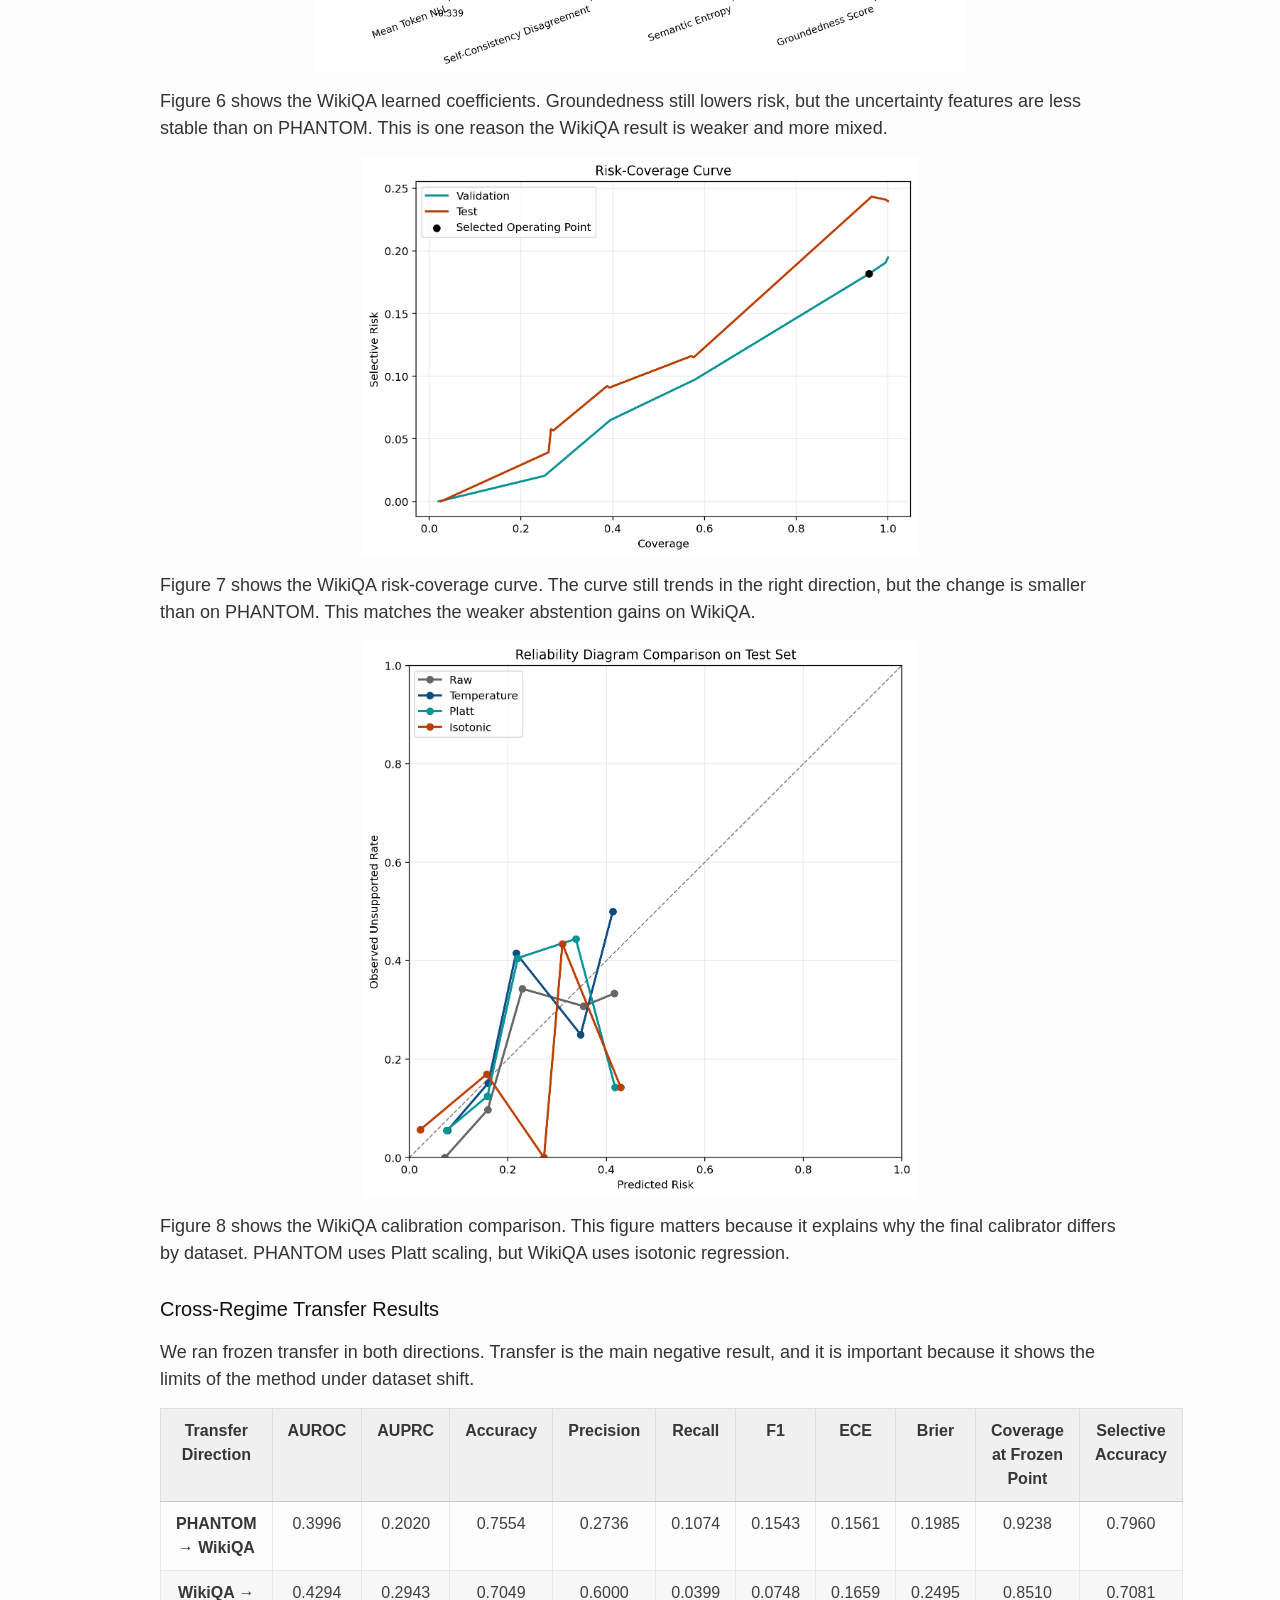
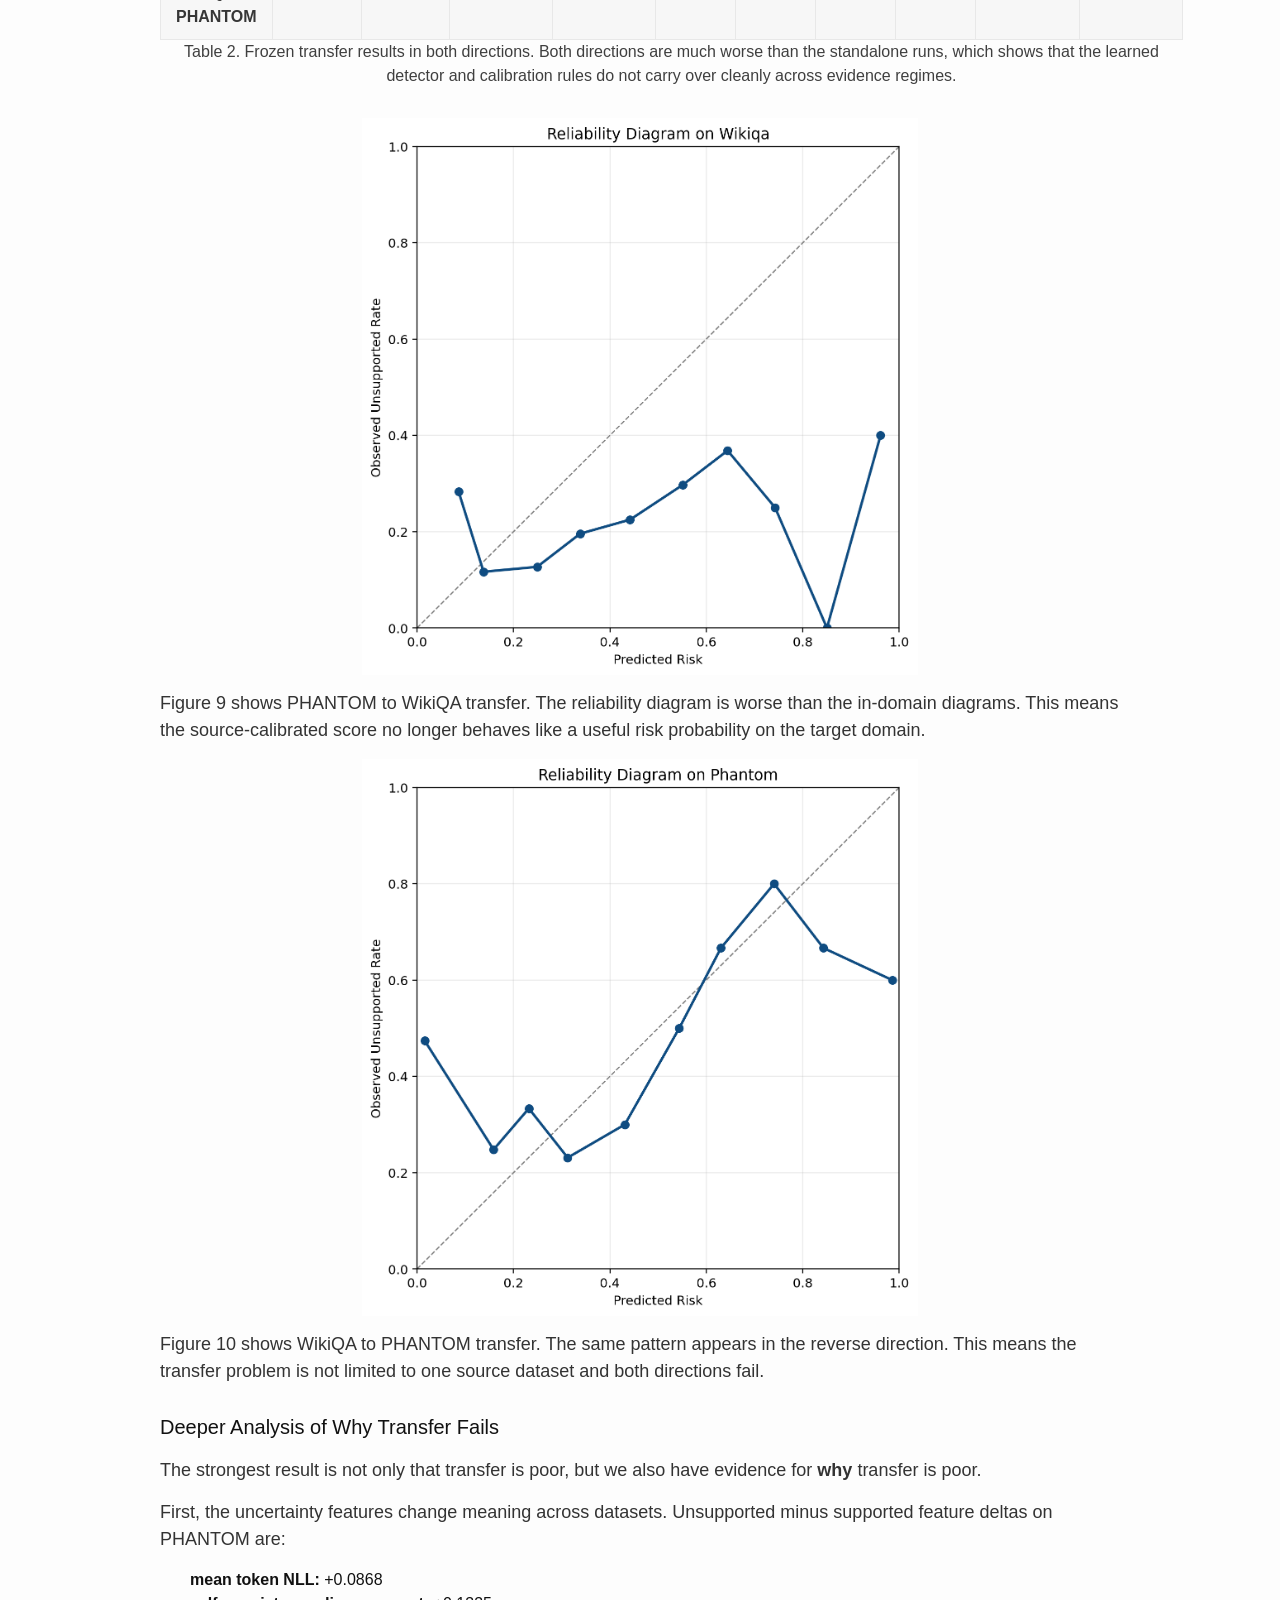
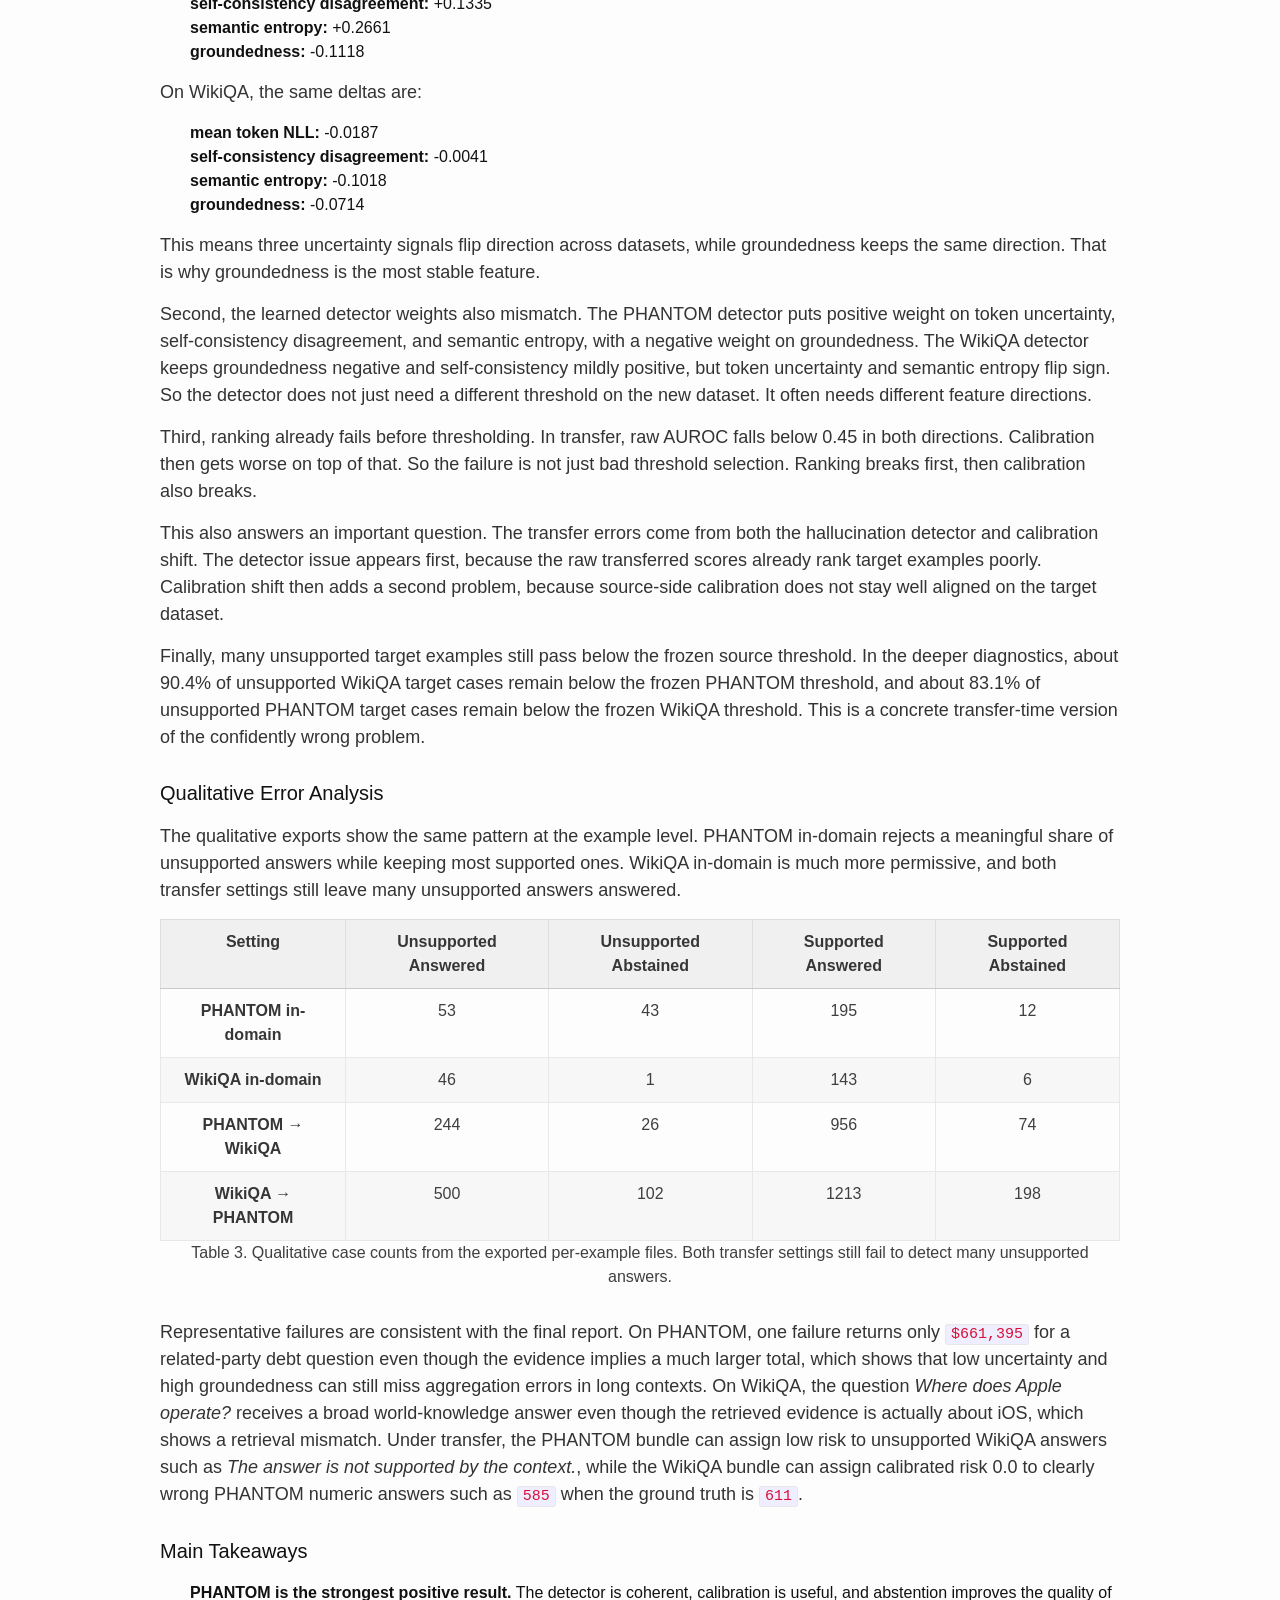
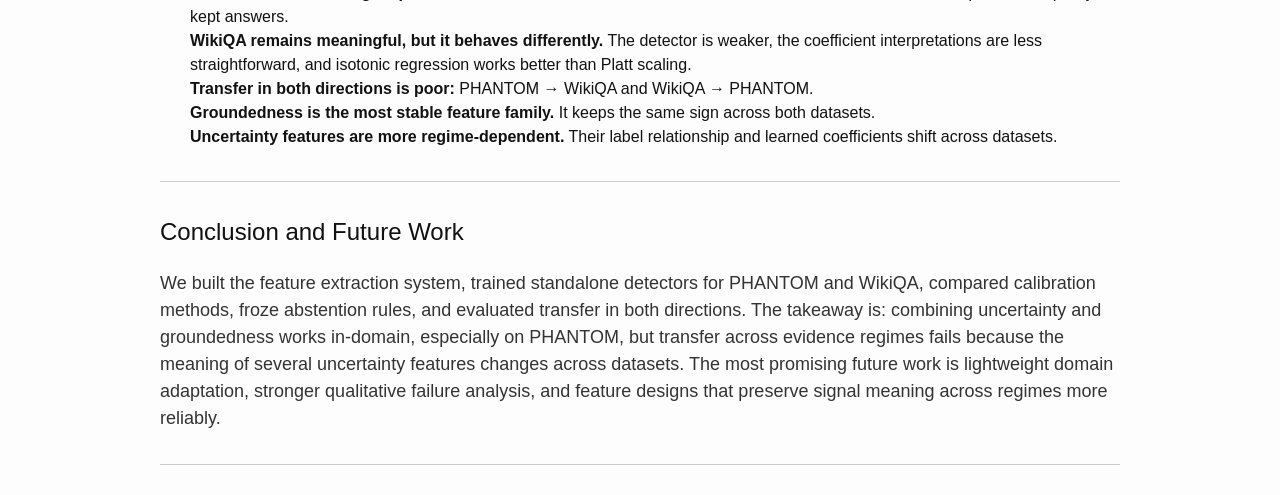
==== commit a5ca46d2: "Remove full results summary button" ====
--- a/index.html
+++ b/index.html
@@ -75,15 +75,6 @@
               target="_blank"
               class="external-link button is-normal is-rounded is-dark is-outlined">
               <span>Project Repo</span>
-            </a>
-          </span>
-          <span class="link-block">
-            <a
-              href="https://github.com/chinmayarvind23/Risk-Adjusted-Hallucination-Detection/blob/main/results/FULL_RESULTS_SUMMARY.md"
-              target="_blank"
-              class="external-link button is-normal is-rounded is-dark is-outlined"
-            >
-              <span>Full Results Summary</span>
             </a>
           </span>
           <span class="link-block">
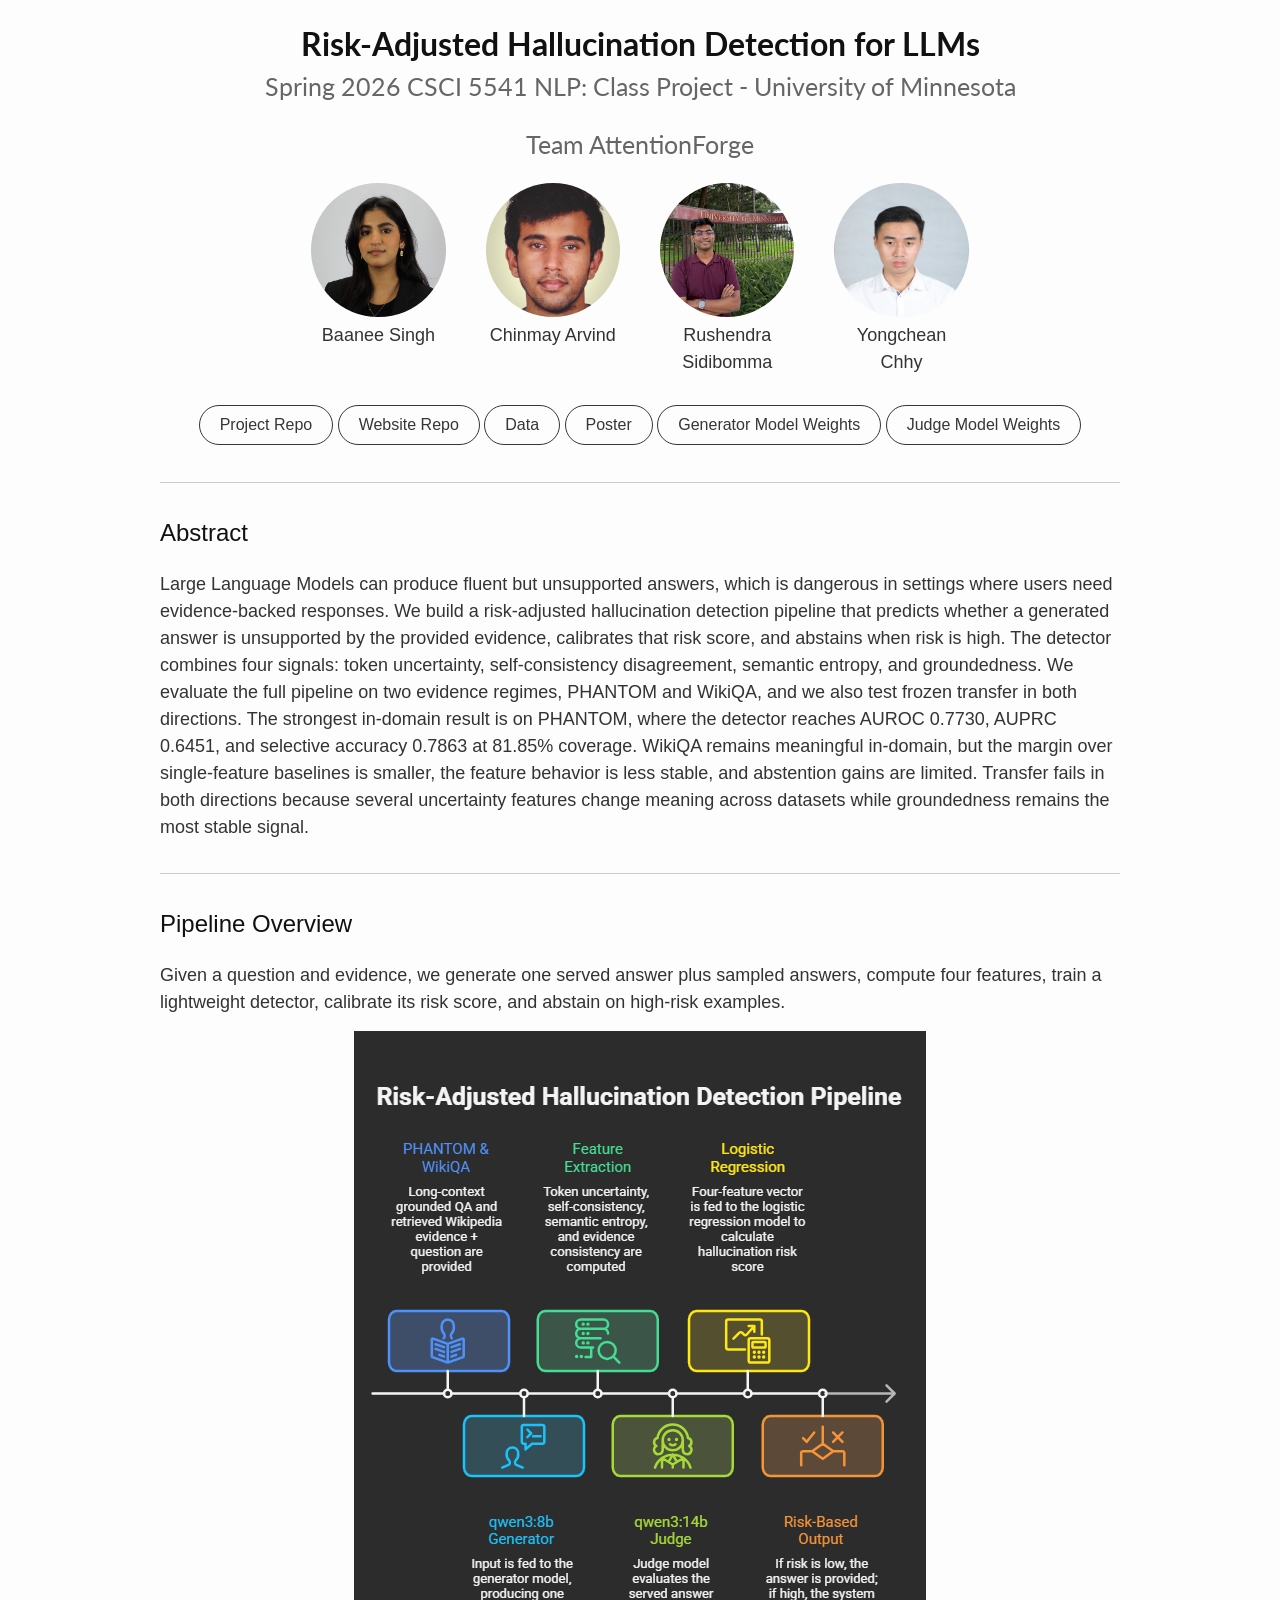
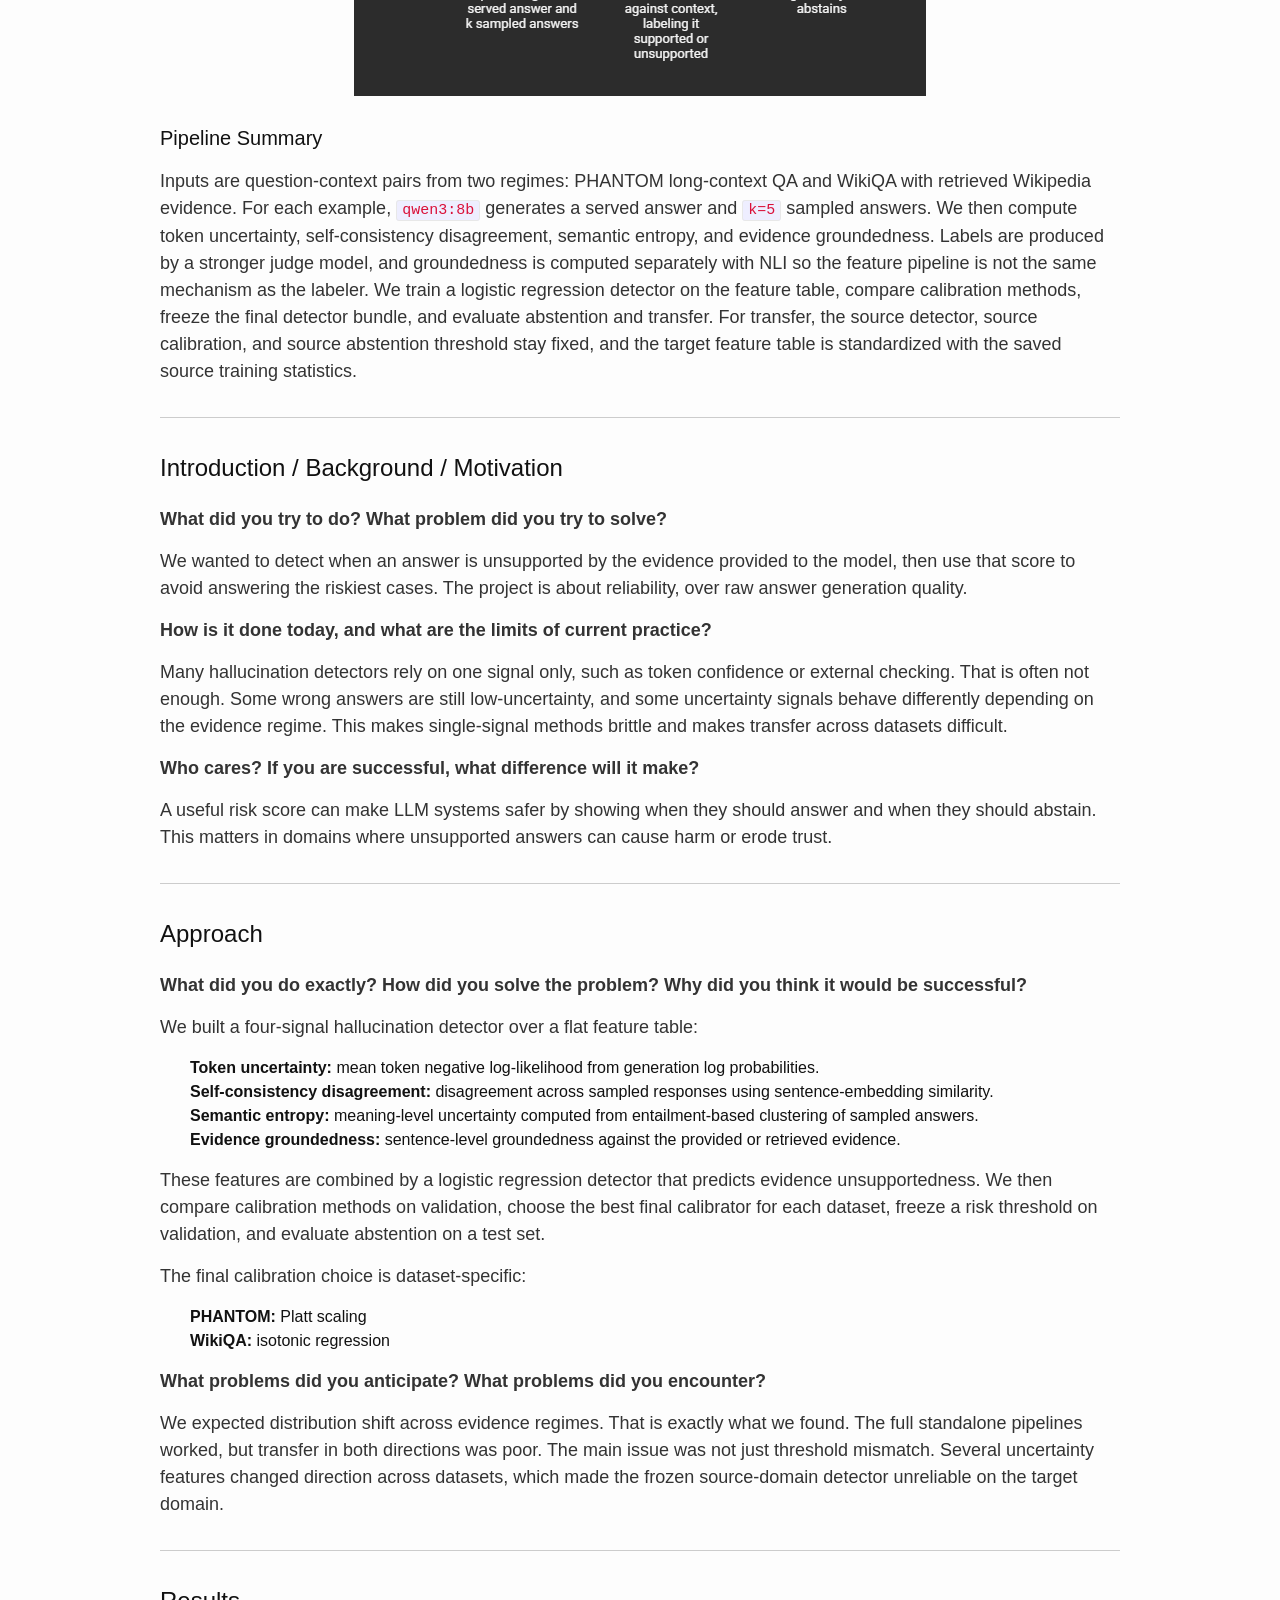
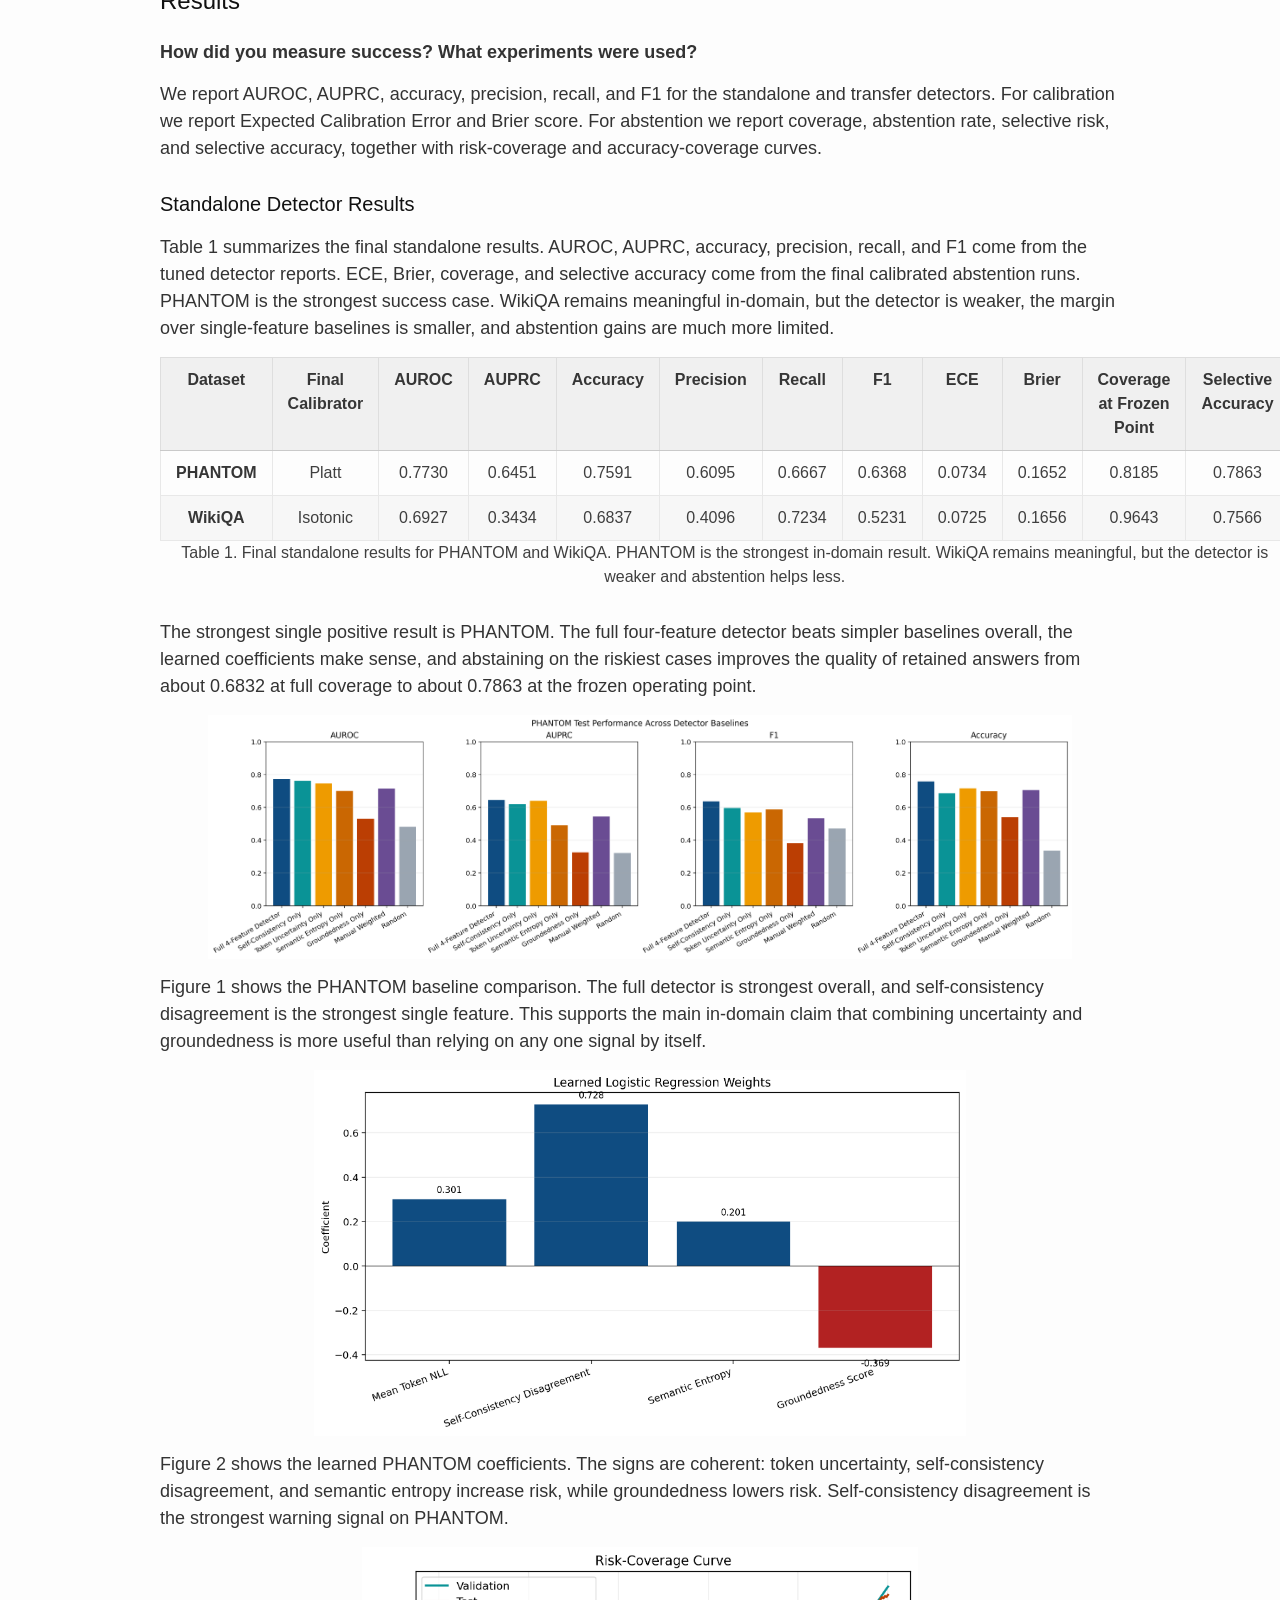
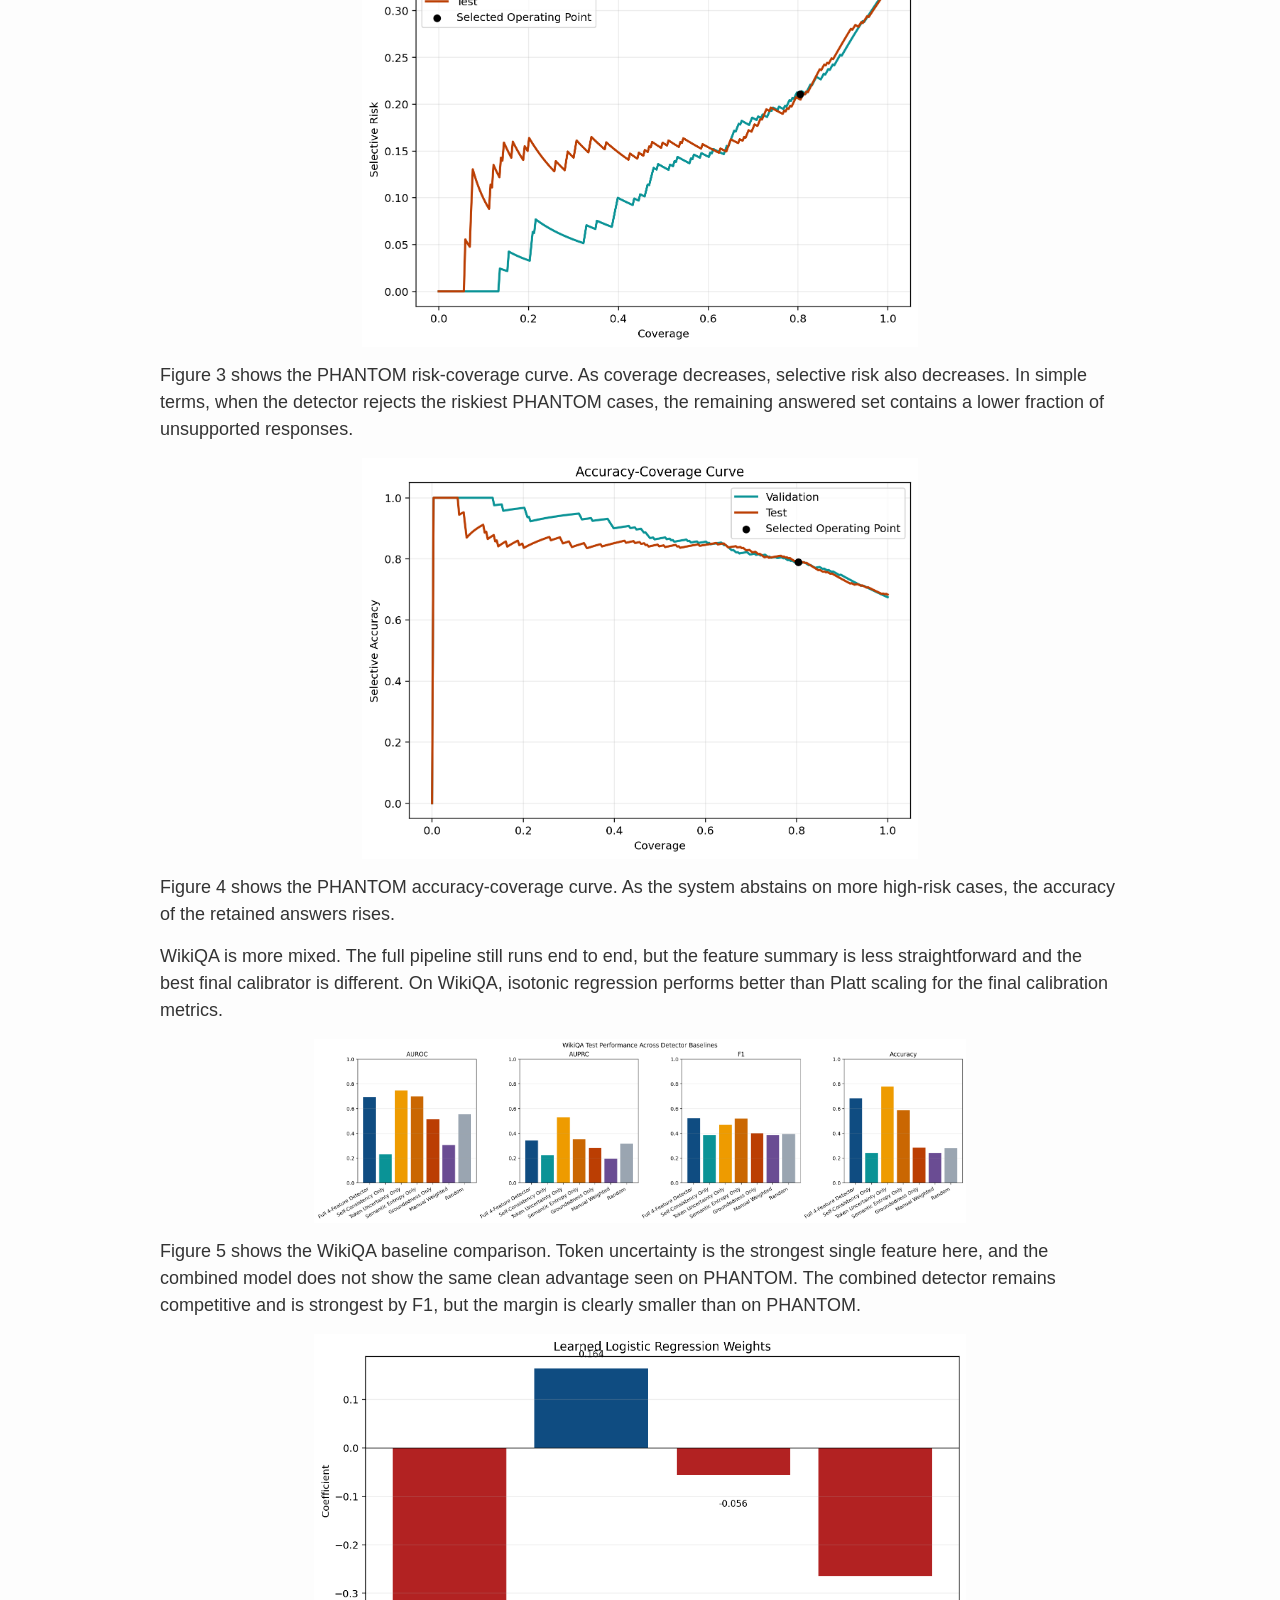
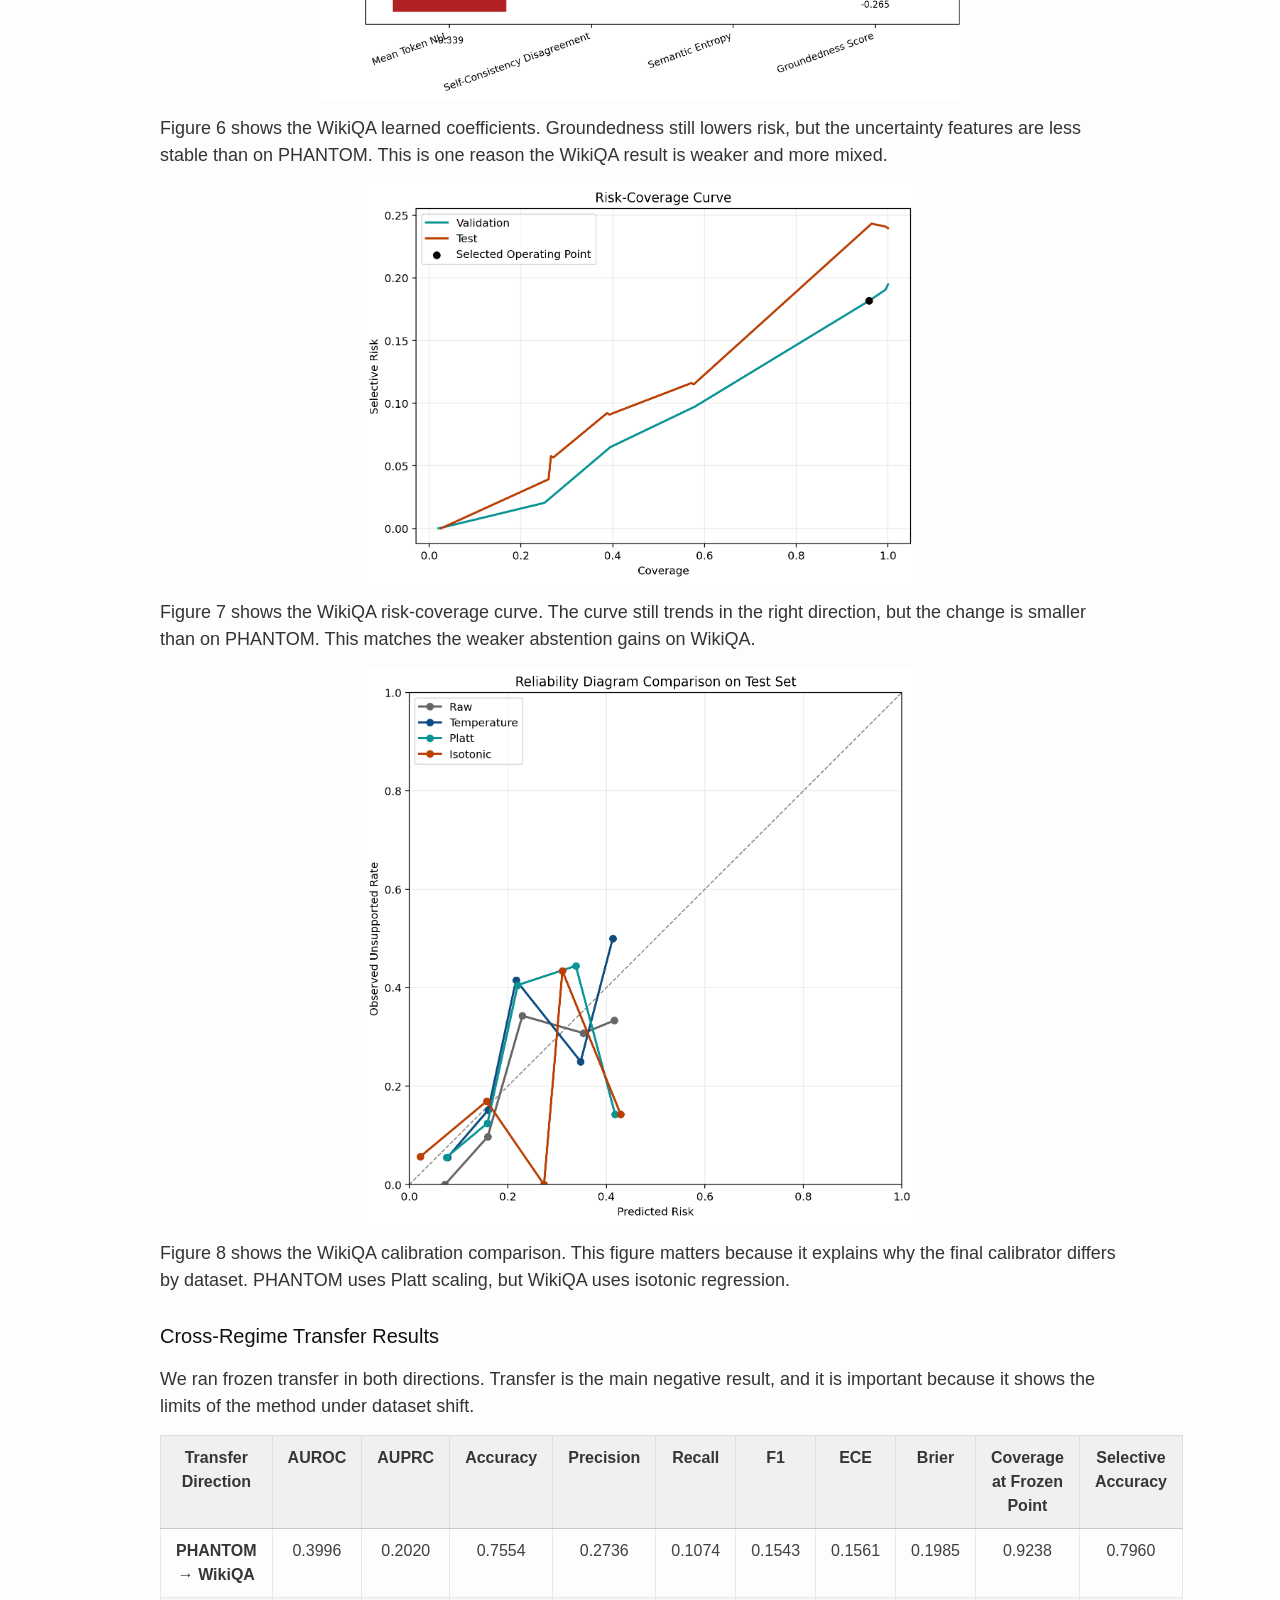
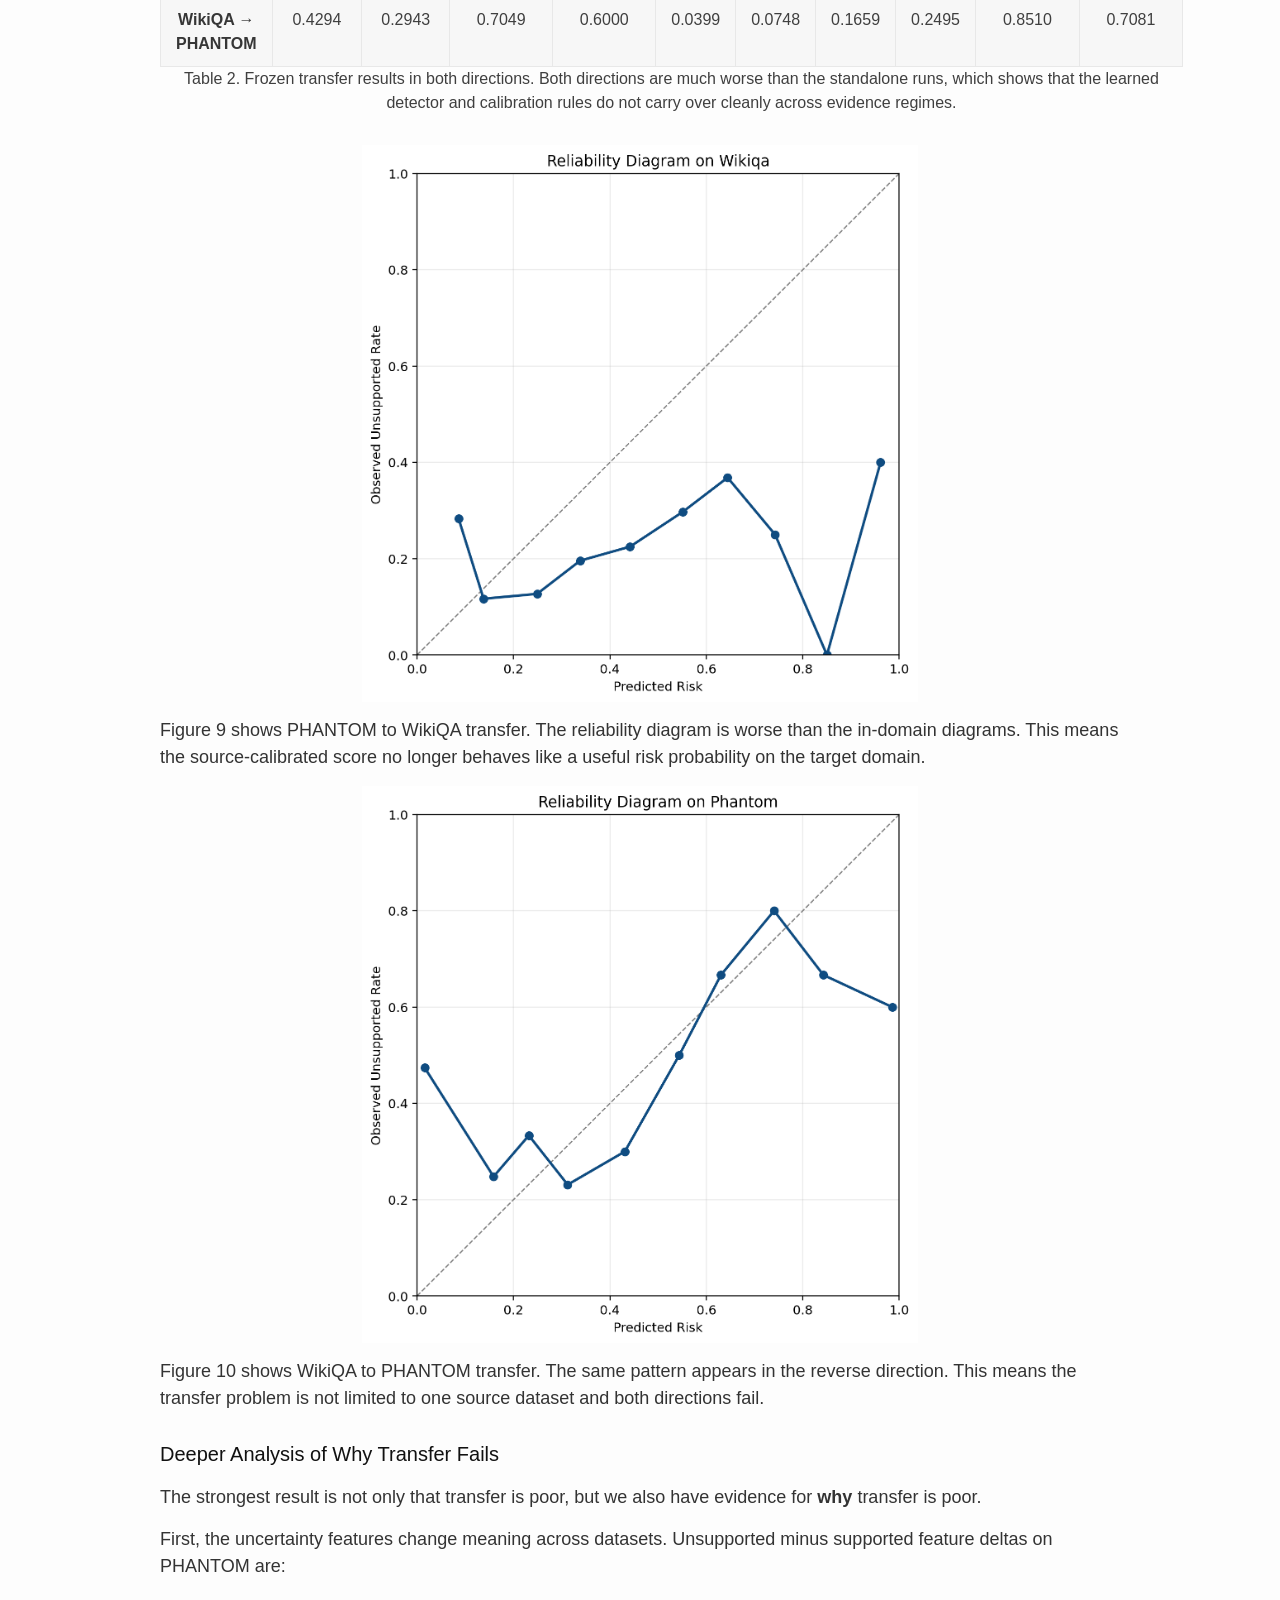
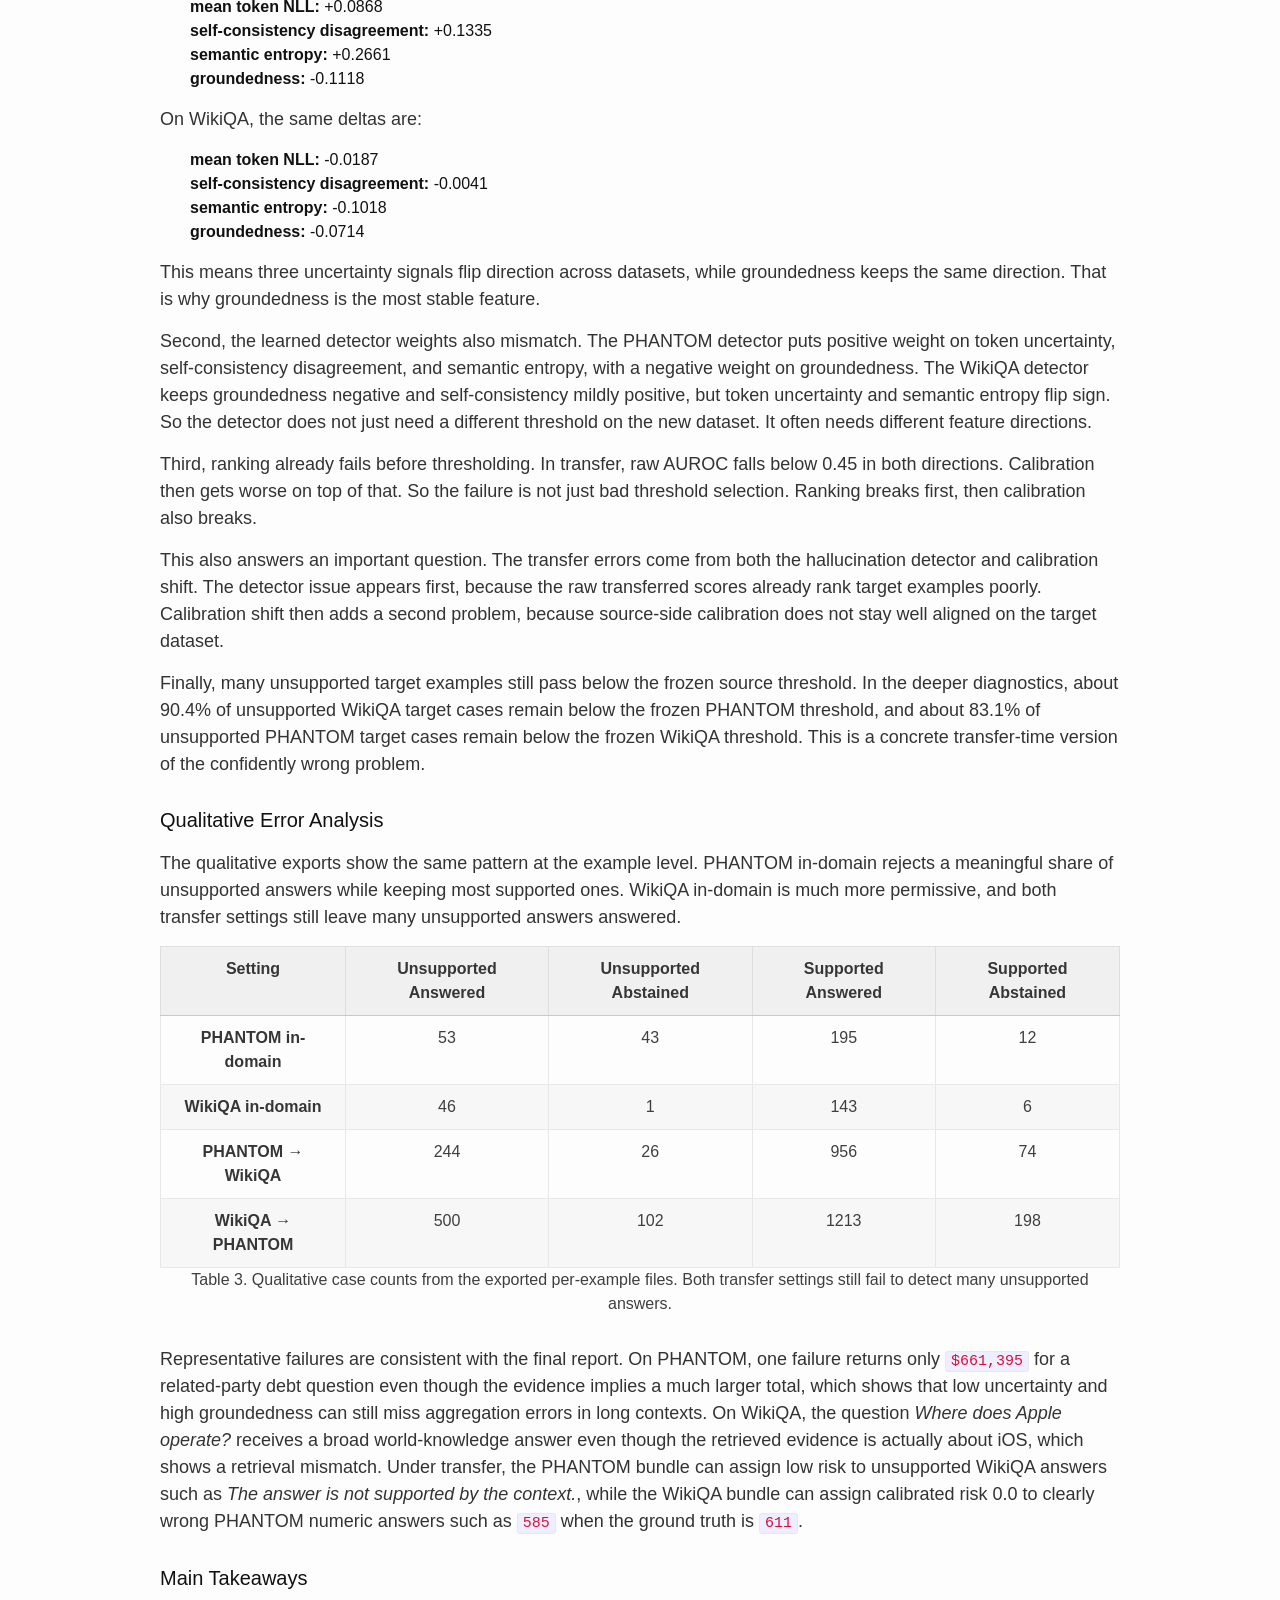
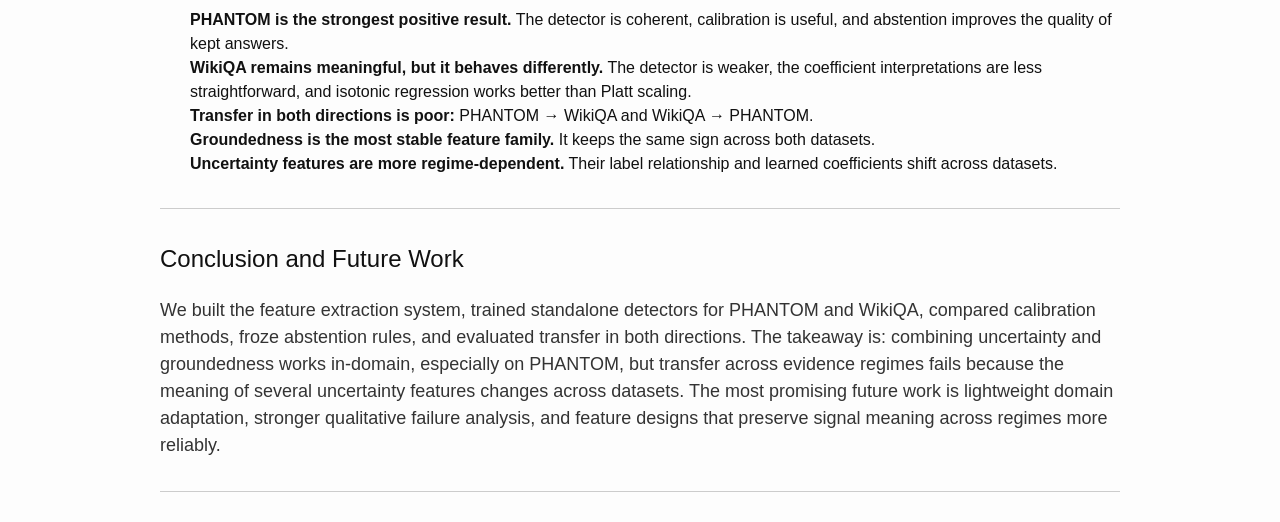
==== commit 2b0b5224: "website results fixes" ====
--- a/index.html
+++ b/index.html
@@ -310,7 +310,7 @@
     </p>
 
     <p>
-      WikiQA is more mixed. The full pipeline still runs end to end, but the feature story is less clean and the best final calibrator is different. On WikiQA, isotonic regression performs better than Platt scaling for the final calibration metrics.
+      WikiQA is more mixed. The full pipeline still runs end to end, but the feature summary is less straightforward and the best final calibrator is different. On WikiQA, isotonic regression performs better than Platt scaling for the final calibration metrics.
     </p>
 
     <p class="sys-img result-figure"><img src="./files/wikiqa_1300_baseline_metric_bars.png?v=20260423" alt="WikiQA baseline comparison"></p>
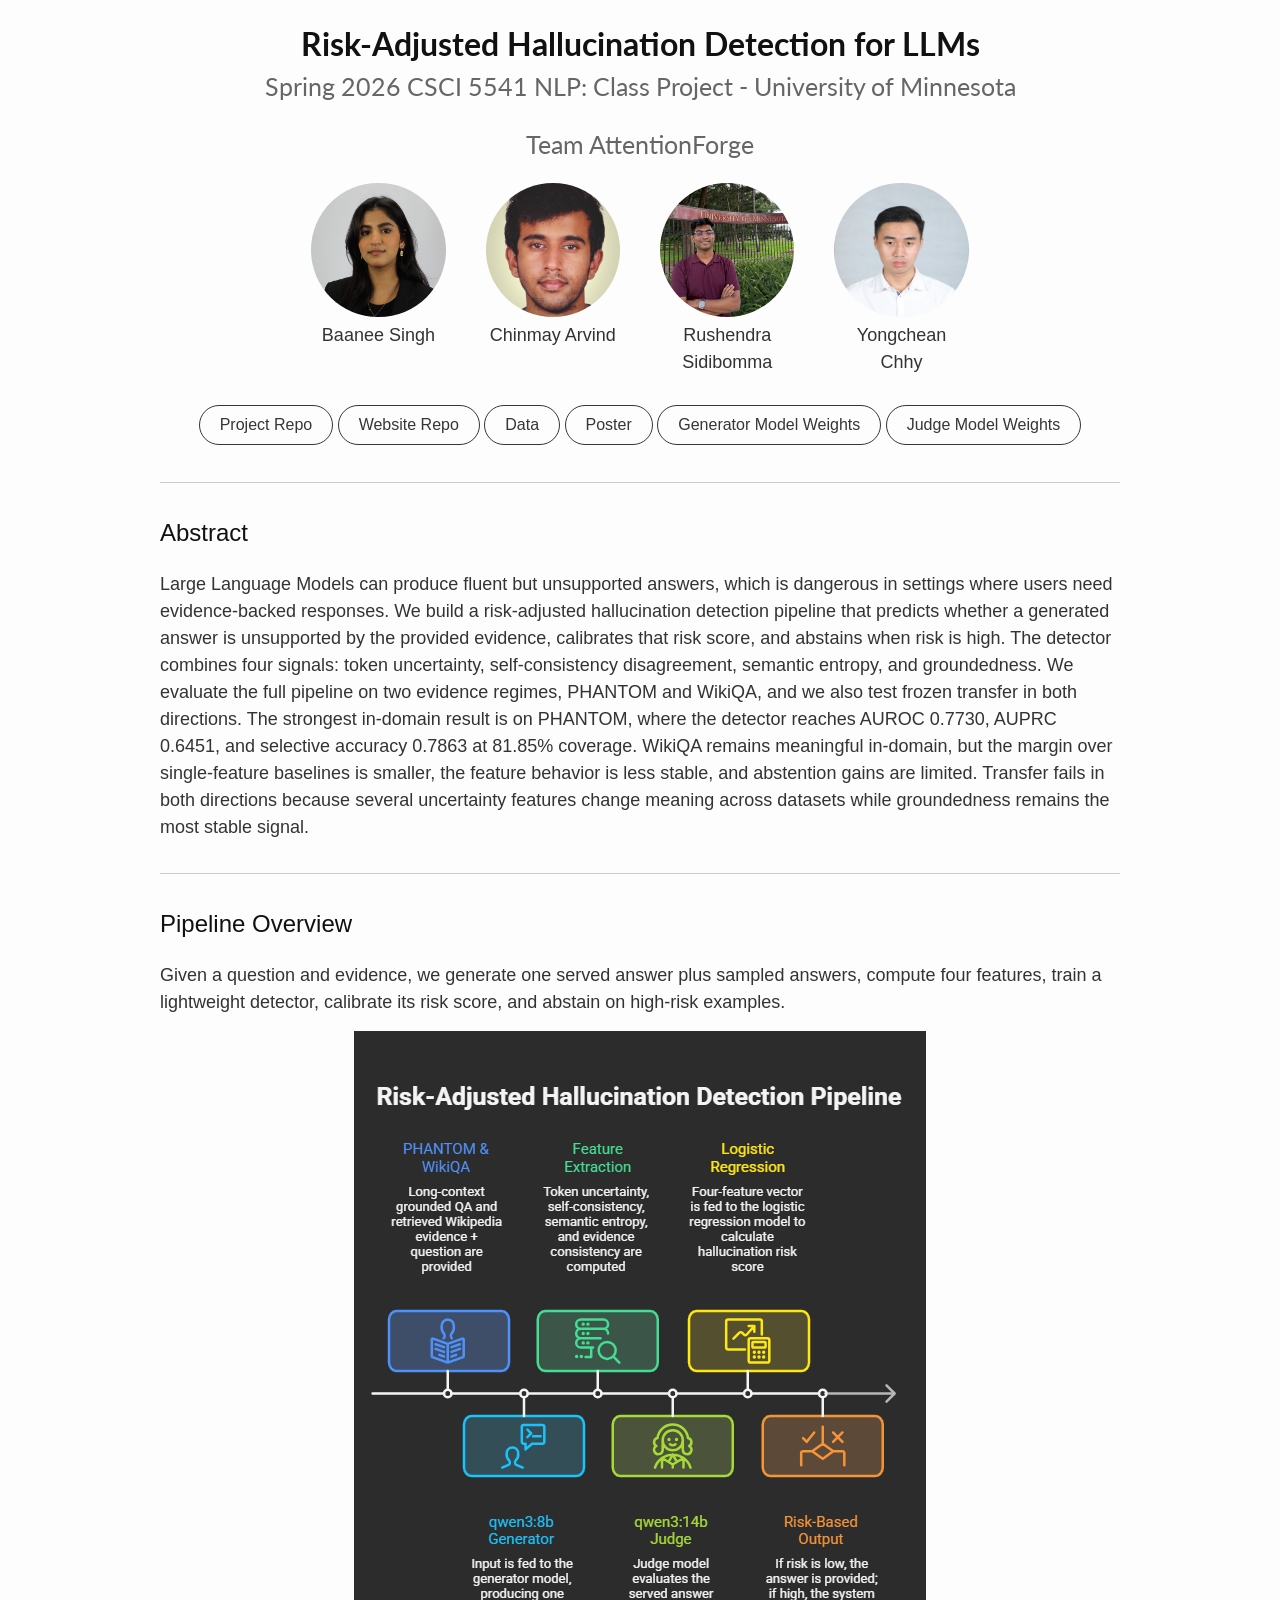
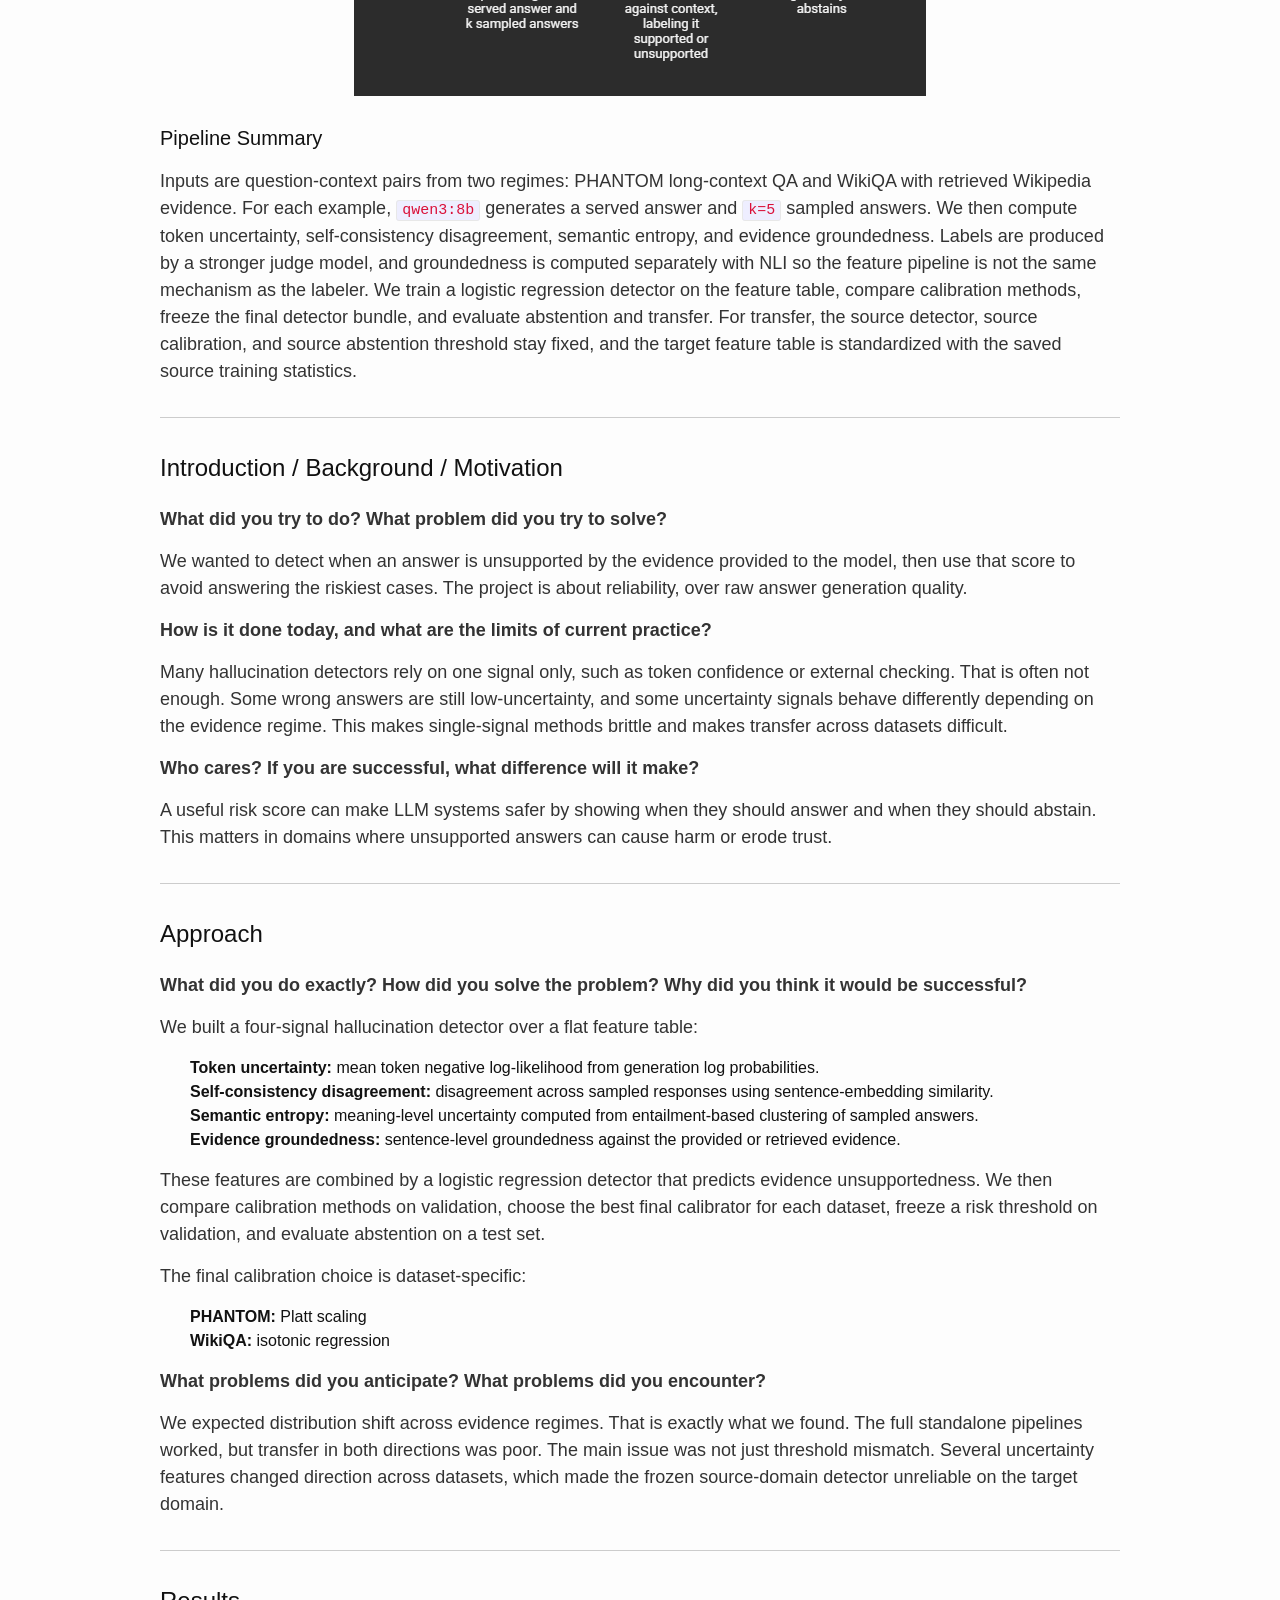
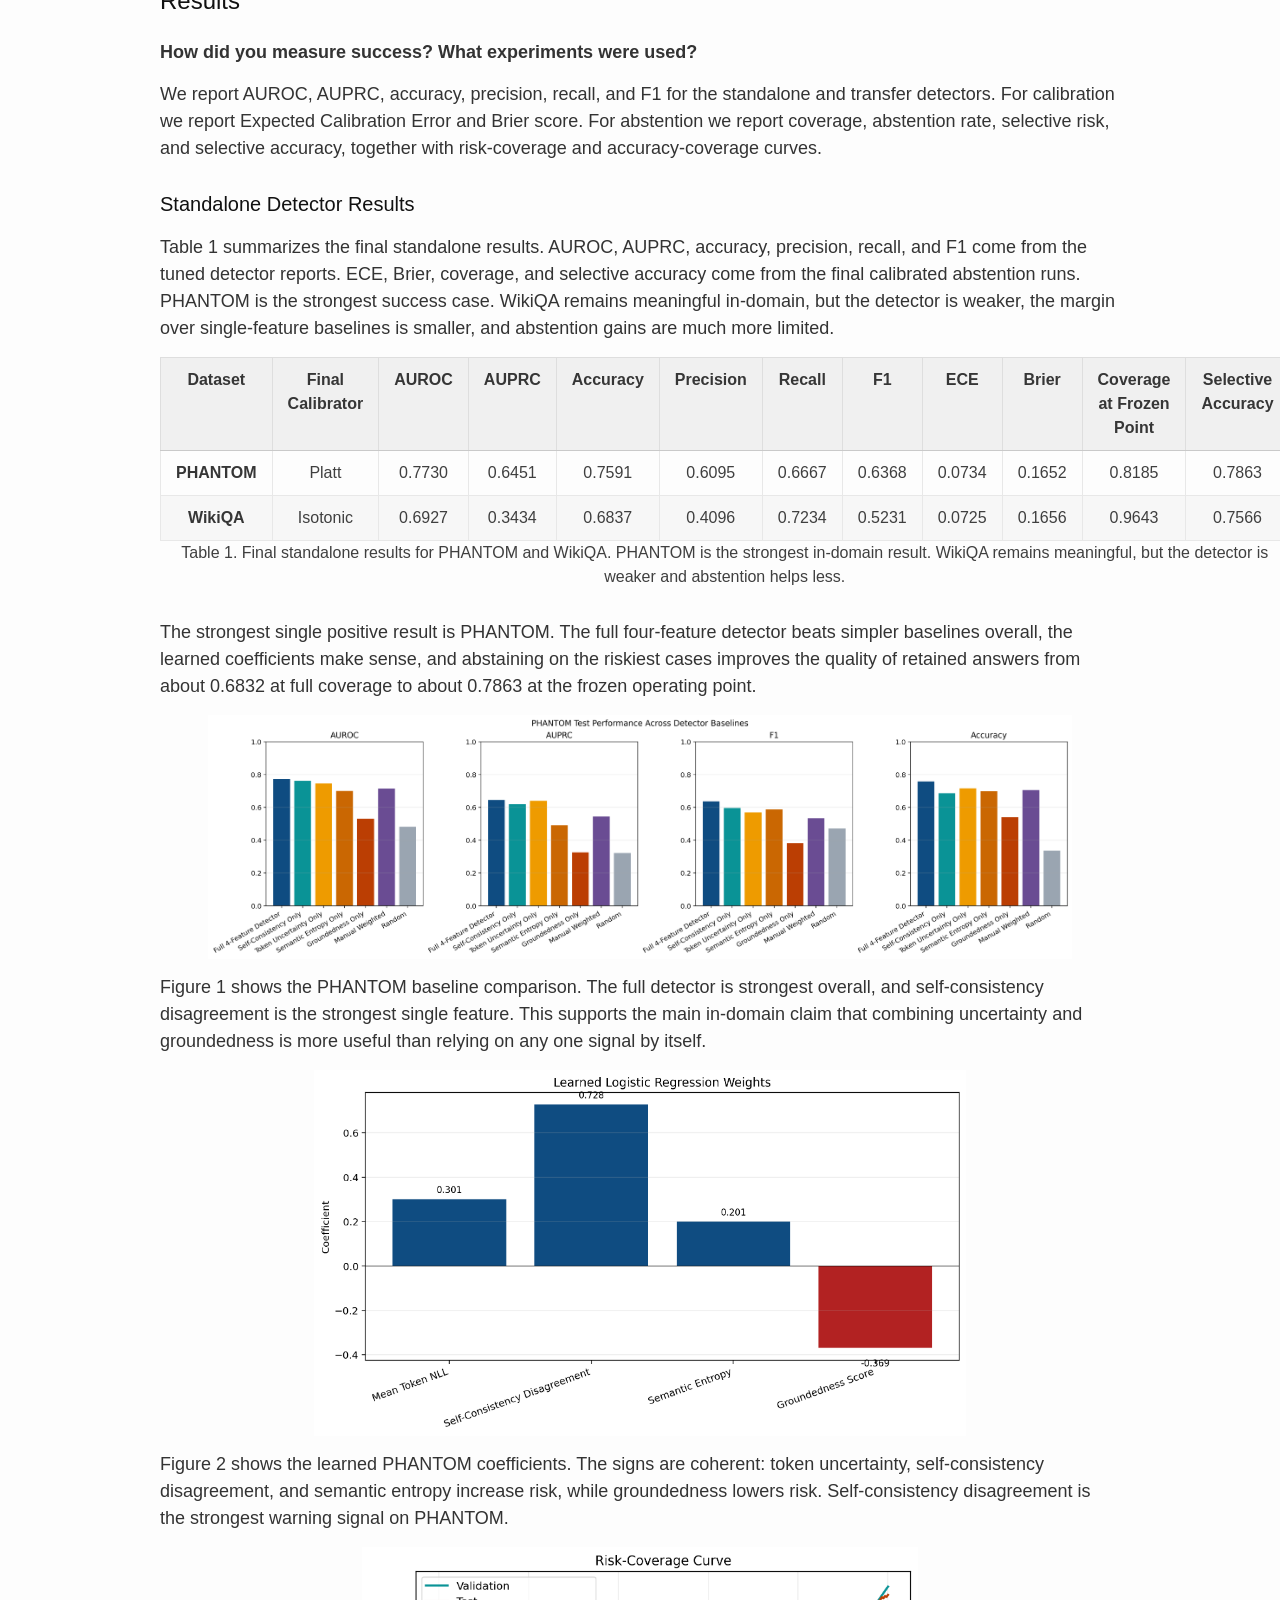
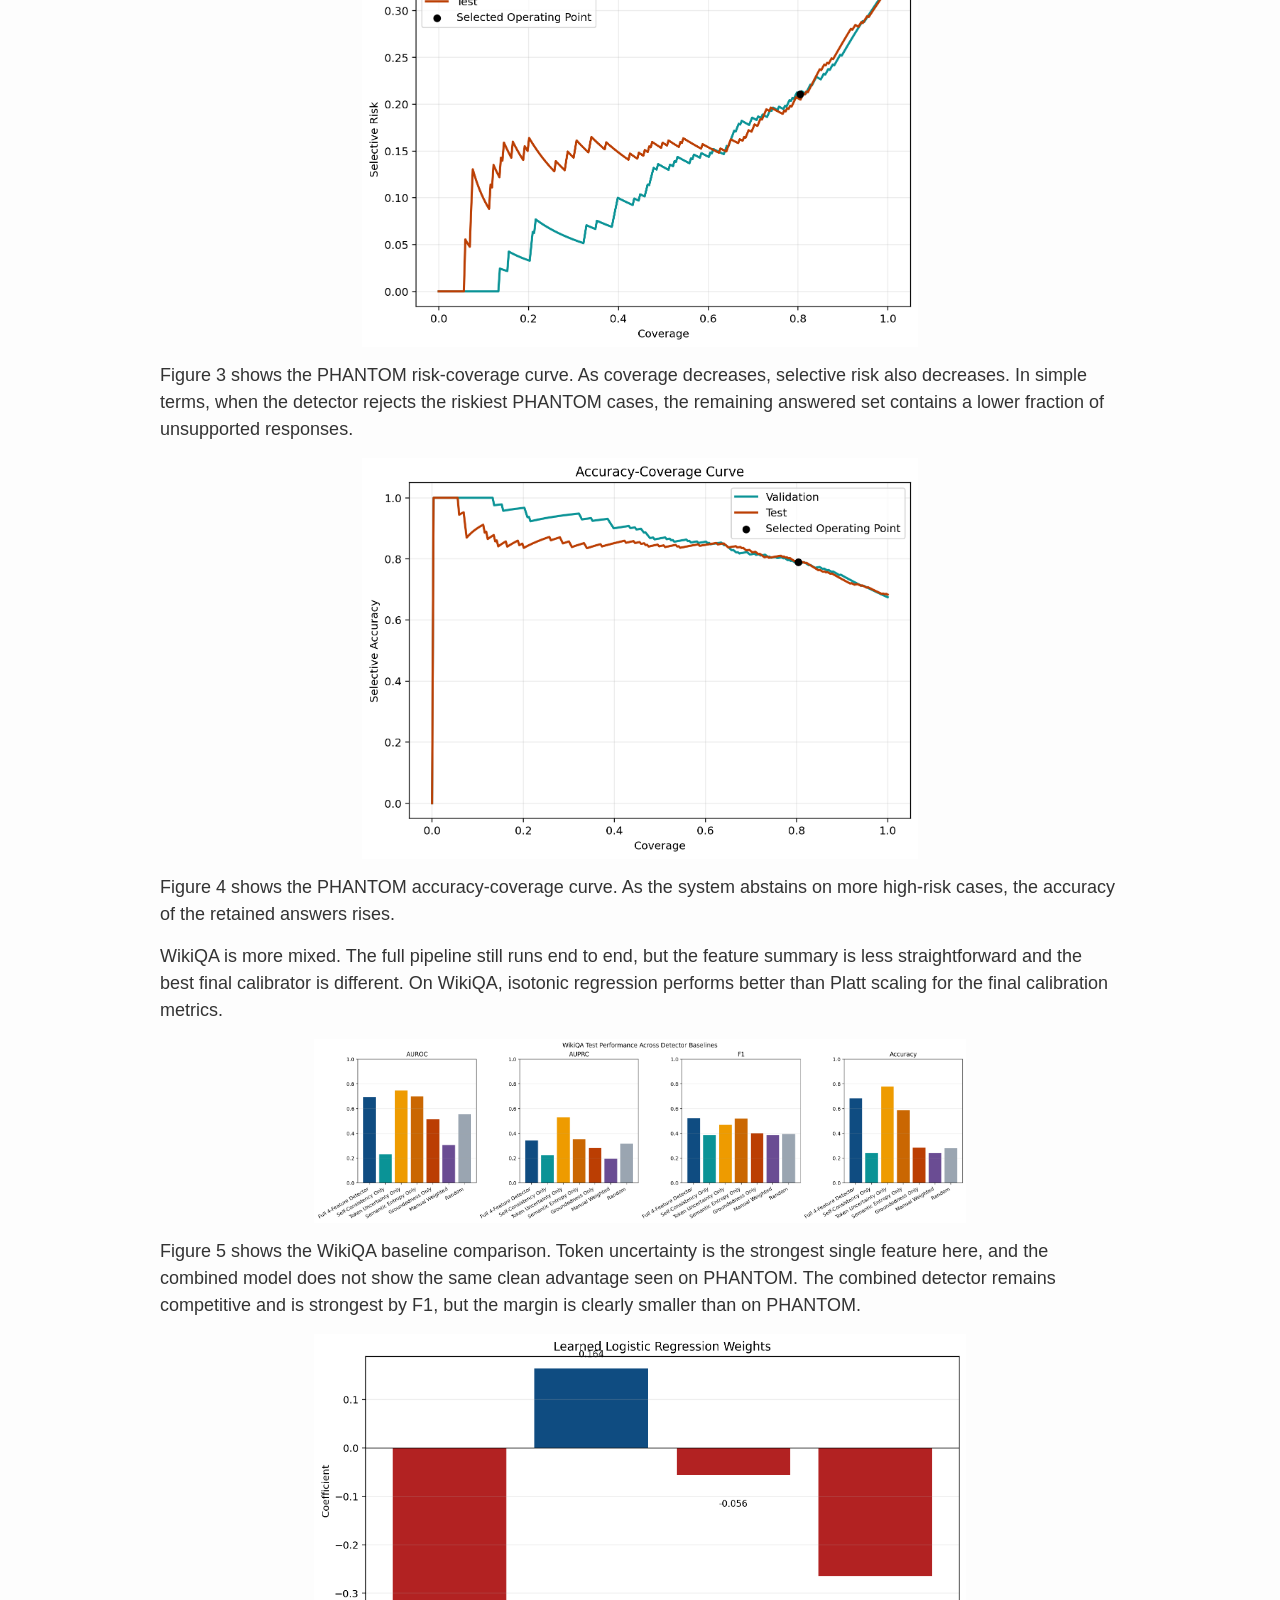
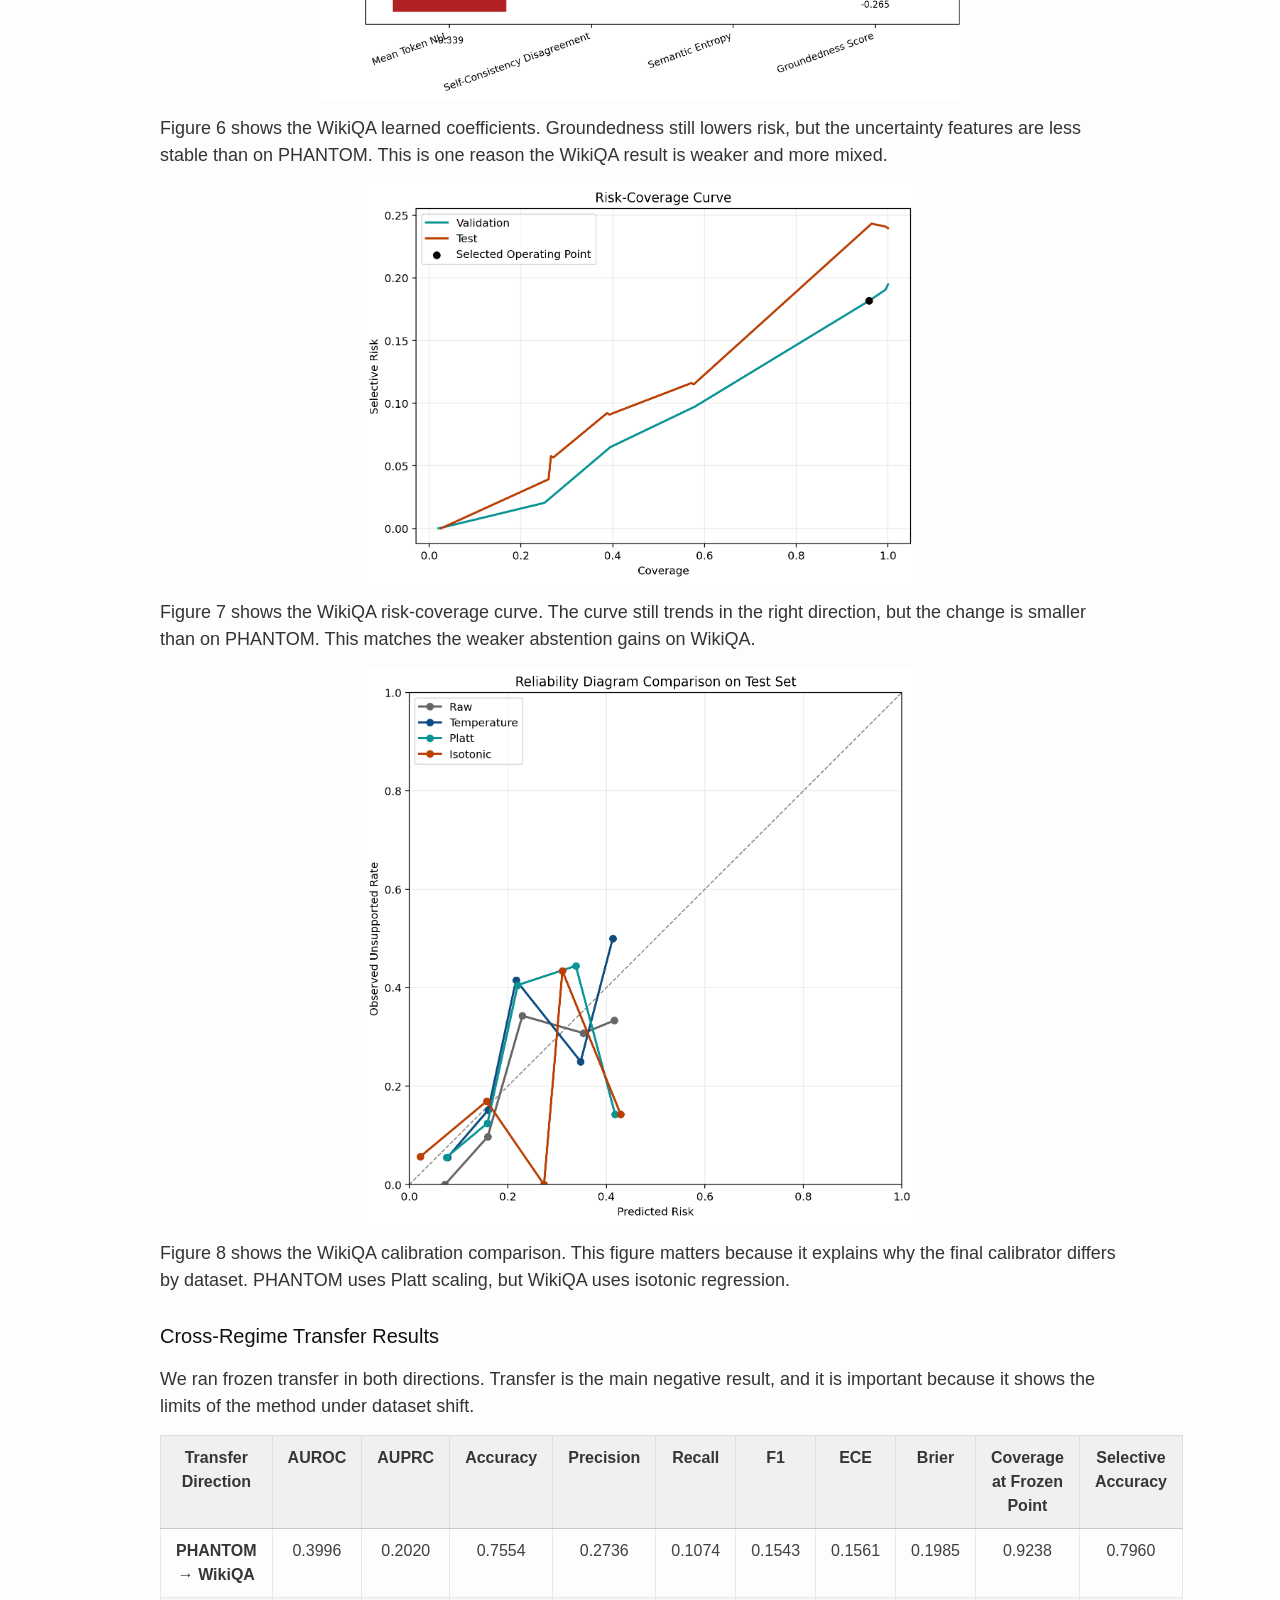
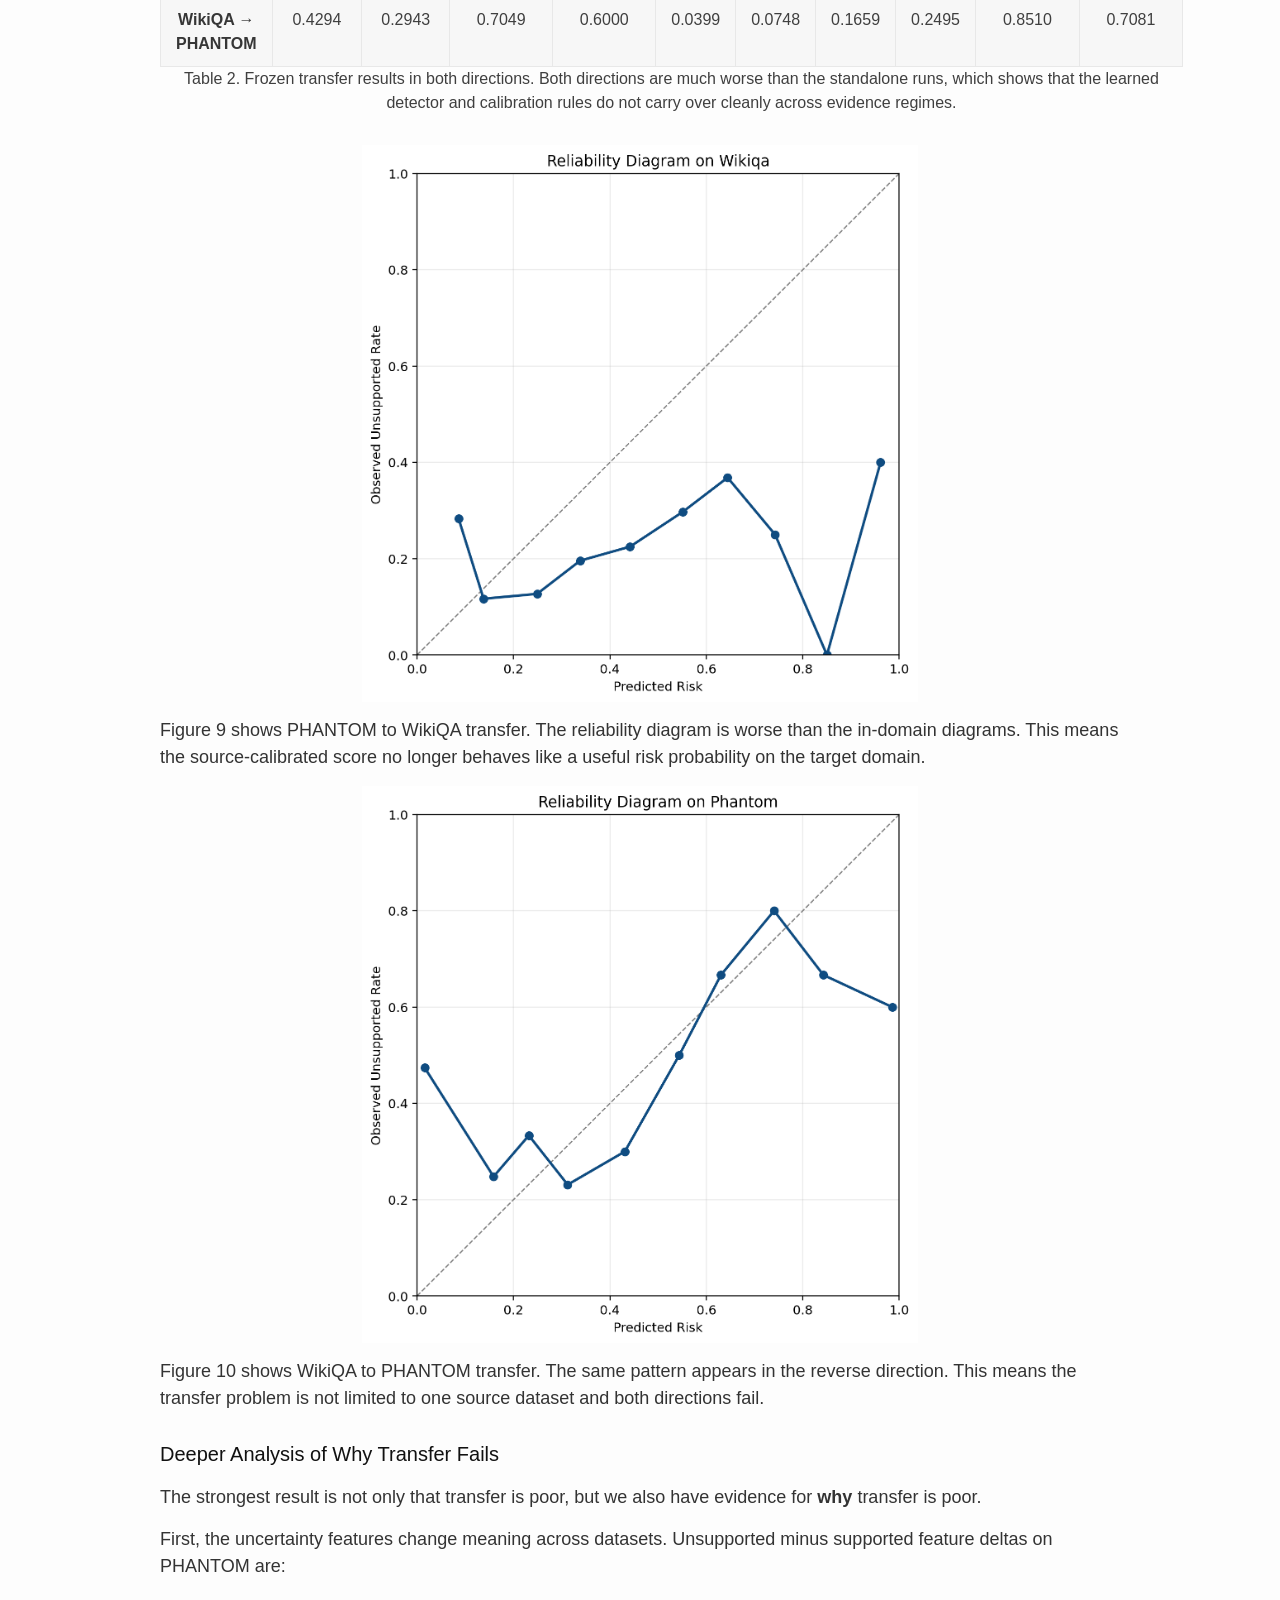
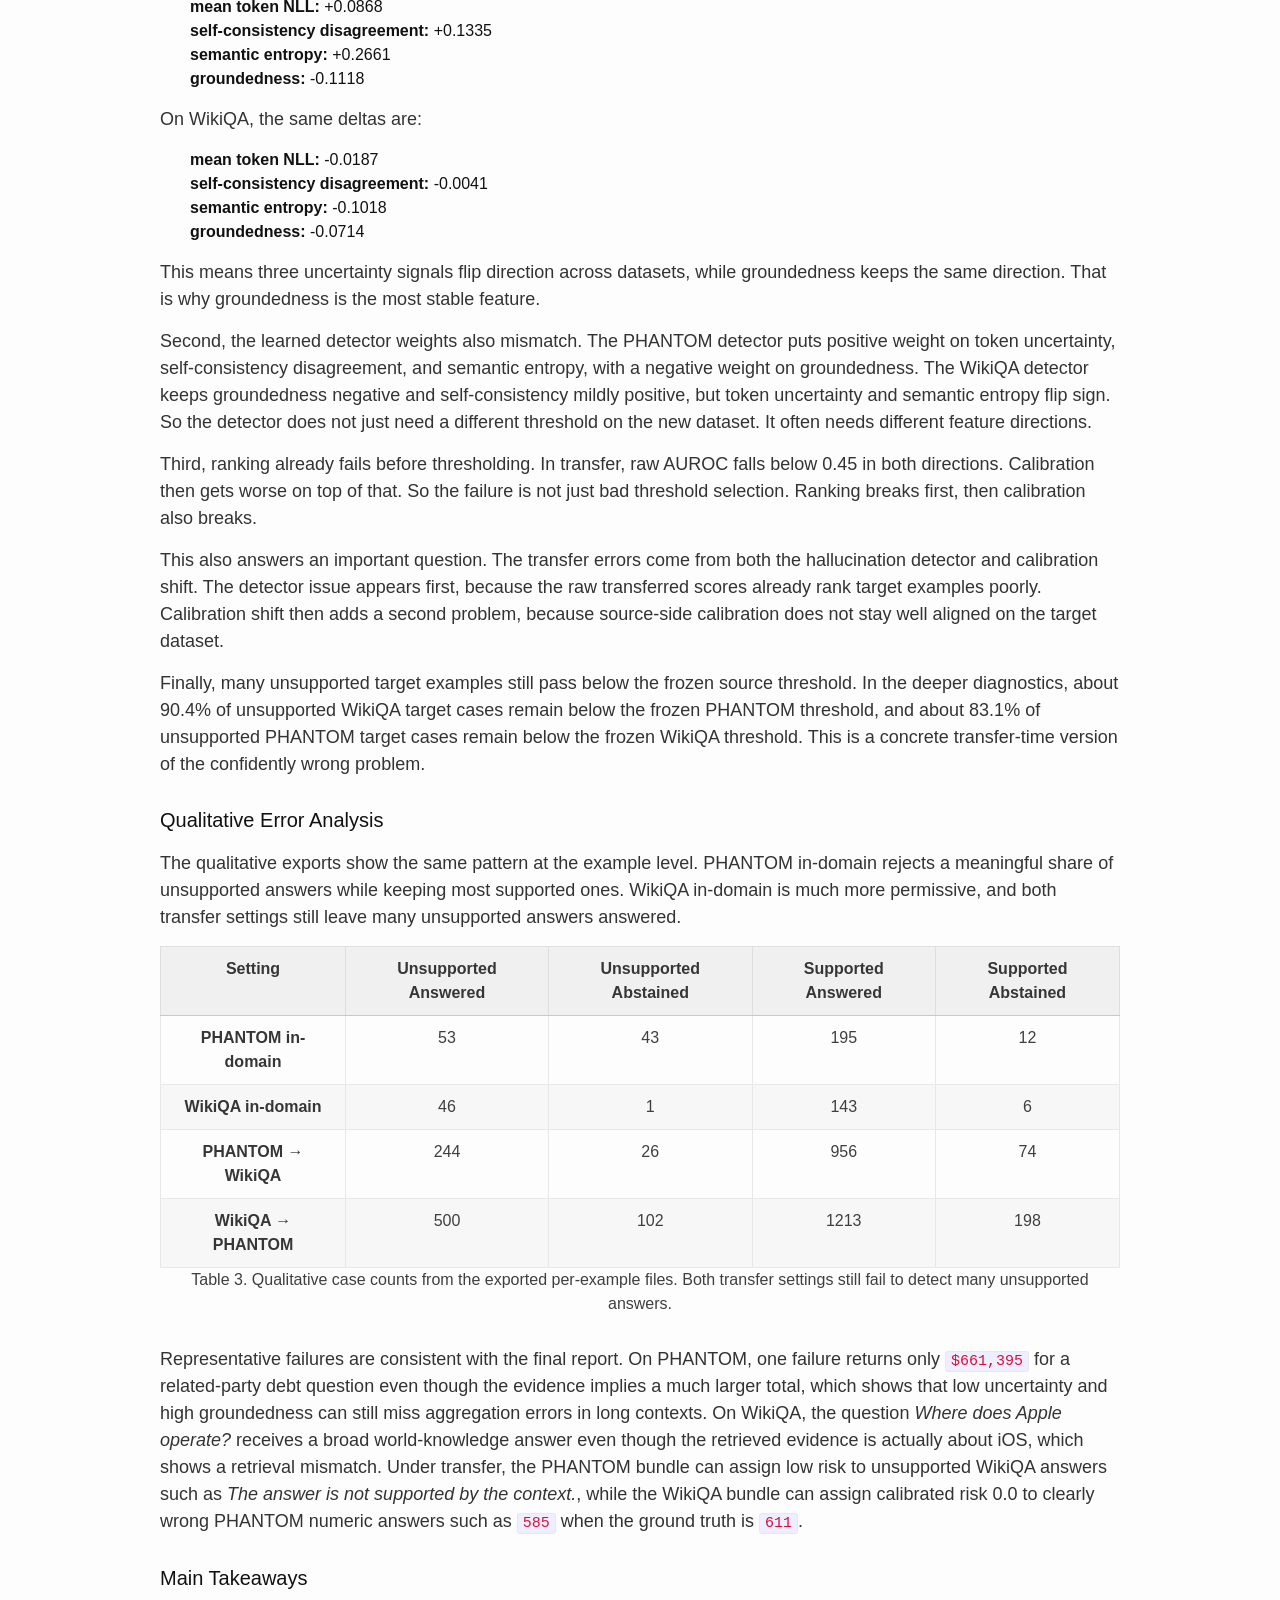
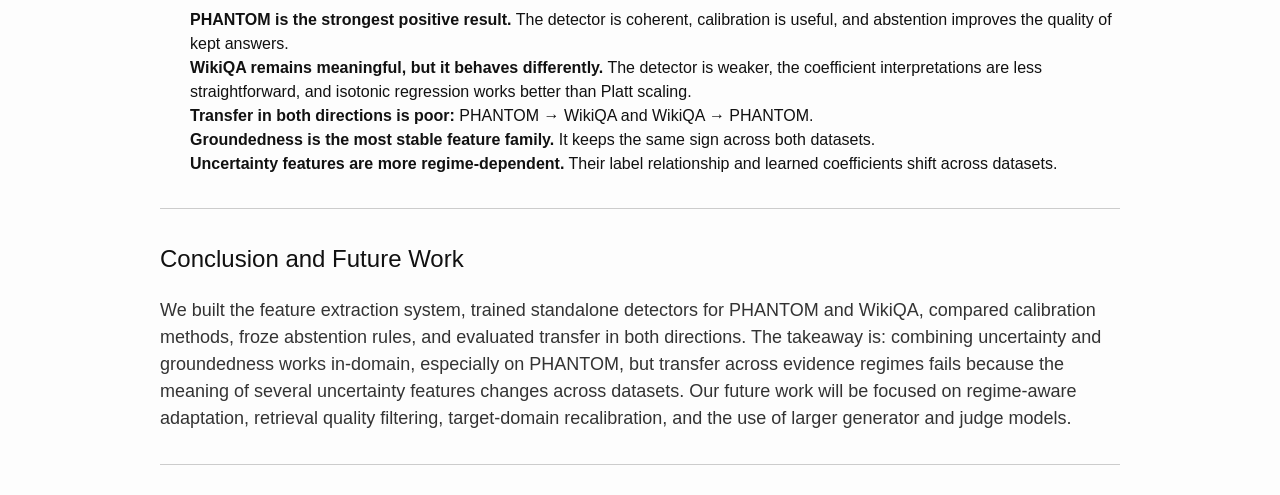
==== commit d7ab925f: "Align website future work with final report" ====
--- a/index.html
+++ b/index.html
@@ -517,7 +517,7 @@
 
     <h2 id="conclusion">Conclusion and Future Work</h2>
     <p>
-      We built the feature extraction system, trained standalone detectors for PHANTOM and WikiQA, compared calibration methods, froze abstention rules, and evaluated transfer in both directions. The takeaway is: combining uncertainty and groundedness works in-domain, especially on PHANTOM, but transfer across evidence regimes fails because the meaning of several uncertainty features changes across datasets. The most promising future work is lightweight domain adaptation, stronger qualitative failure analysis, and feature designs that preserve signal meaning across regimes more reliably.
+      We built the feature extraction system, trained standalone detectors for PHANTOM and WikiQA, compared calibration methods, froze abstention rules, and evaluated transfer in both directions. The takeaway is: combining uncertainty and groundedness works in-domain, especially on PHANTOM, but transfer across evidence regimes fails because the meaning of several uncertainty features changes across datasets. Our future work will be focused on regime-aware adaptation, retrieval quality filtering, target-domain recalibration, and the use of larger generator and judge models.
     </p>
 
     <hr>
